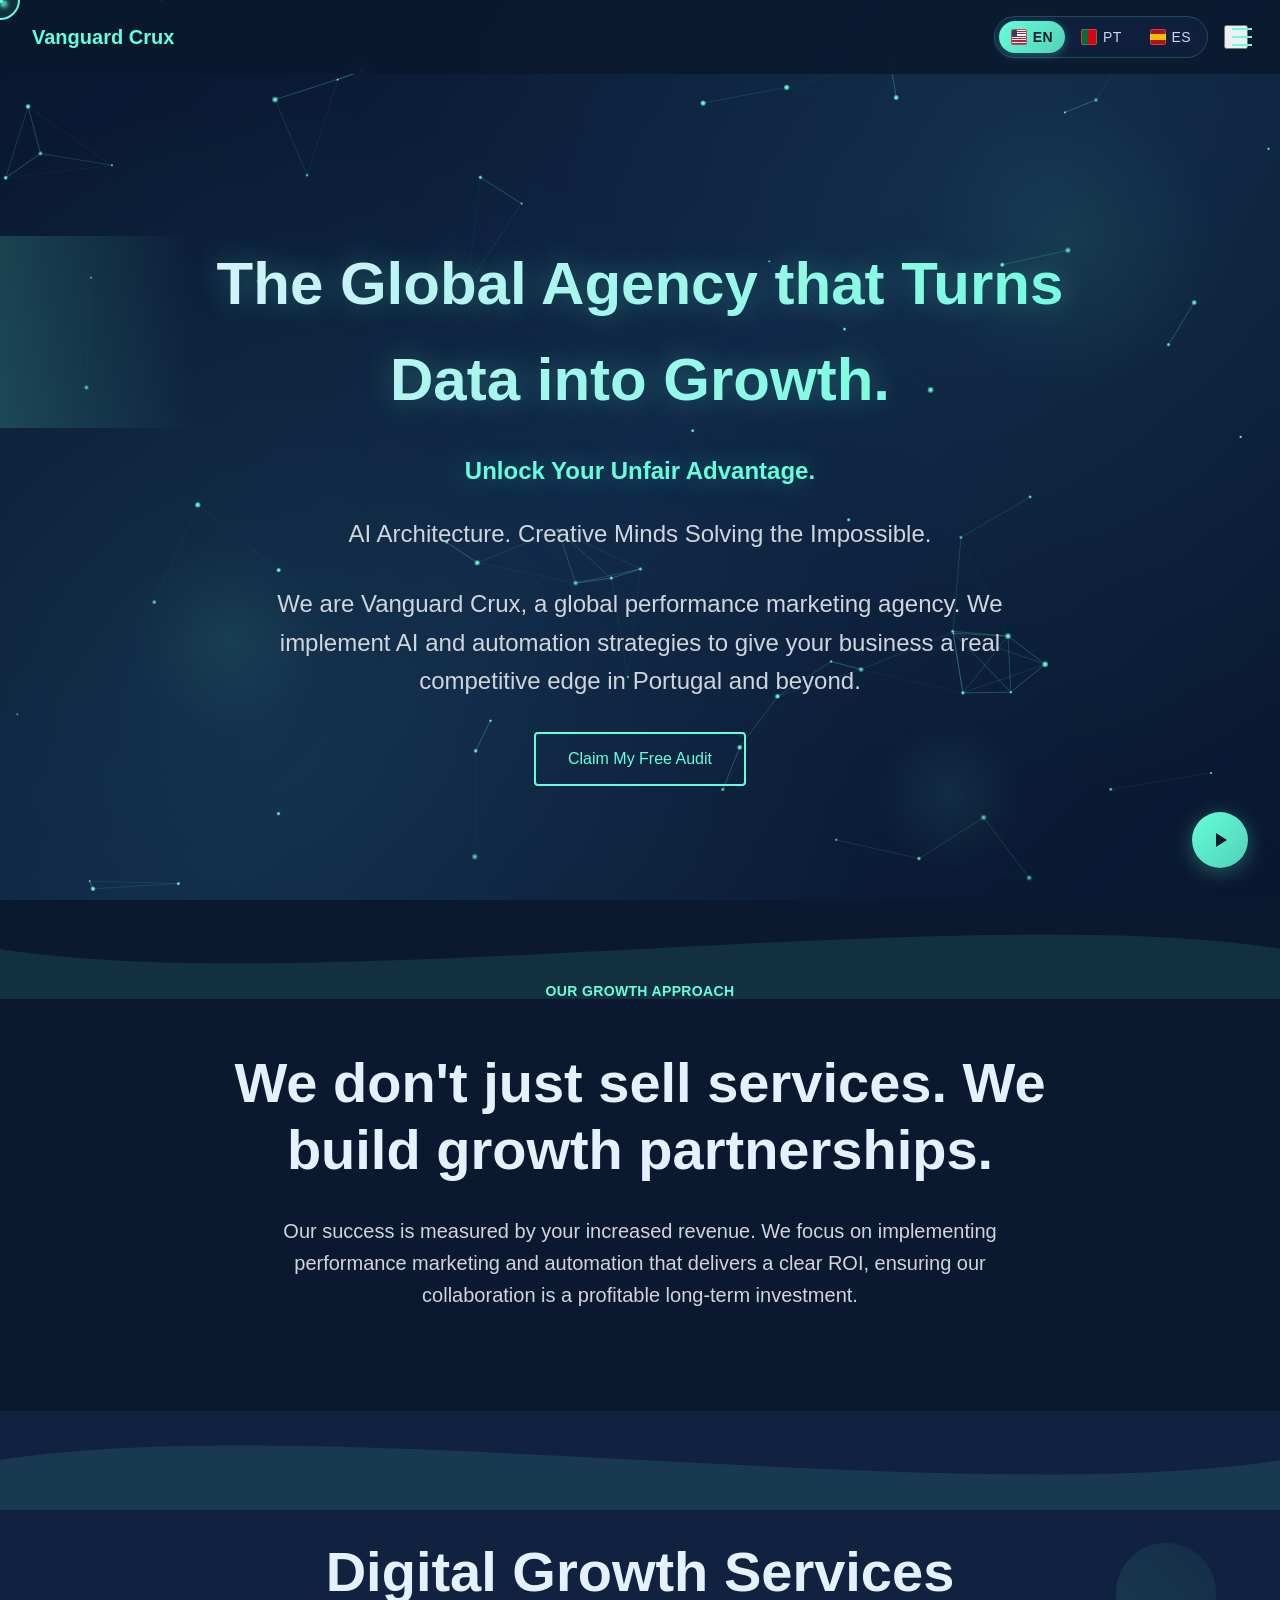
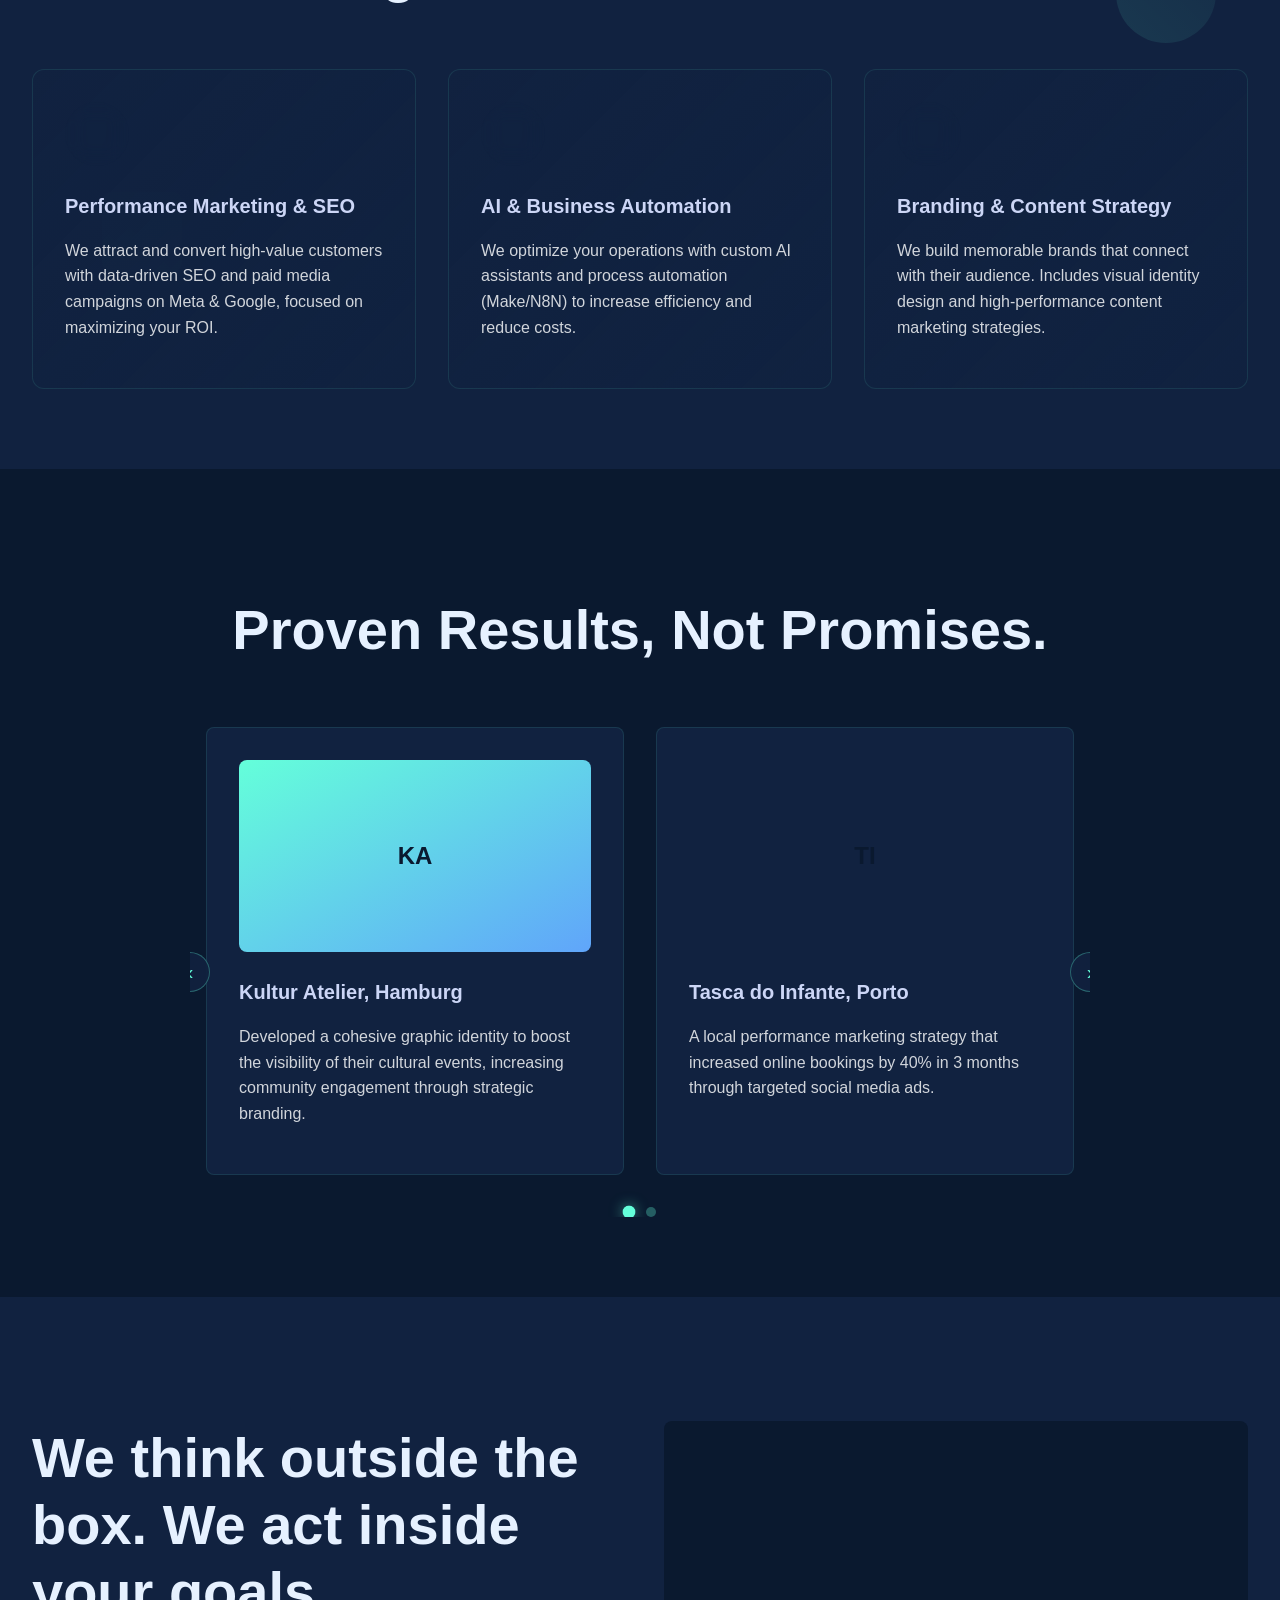
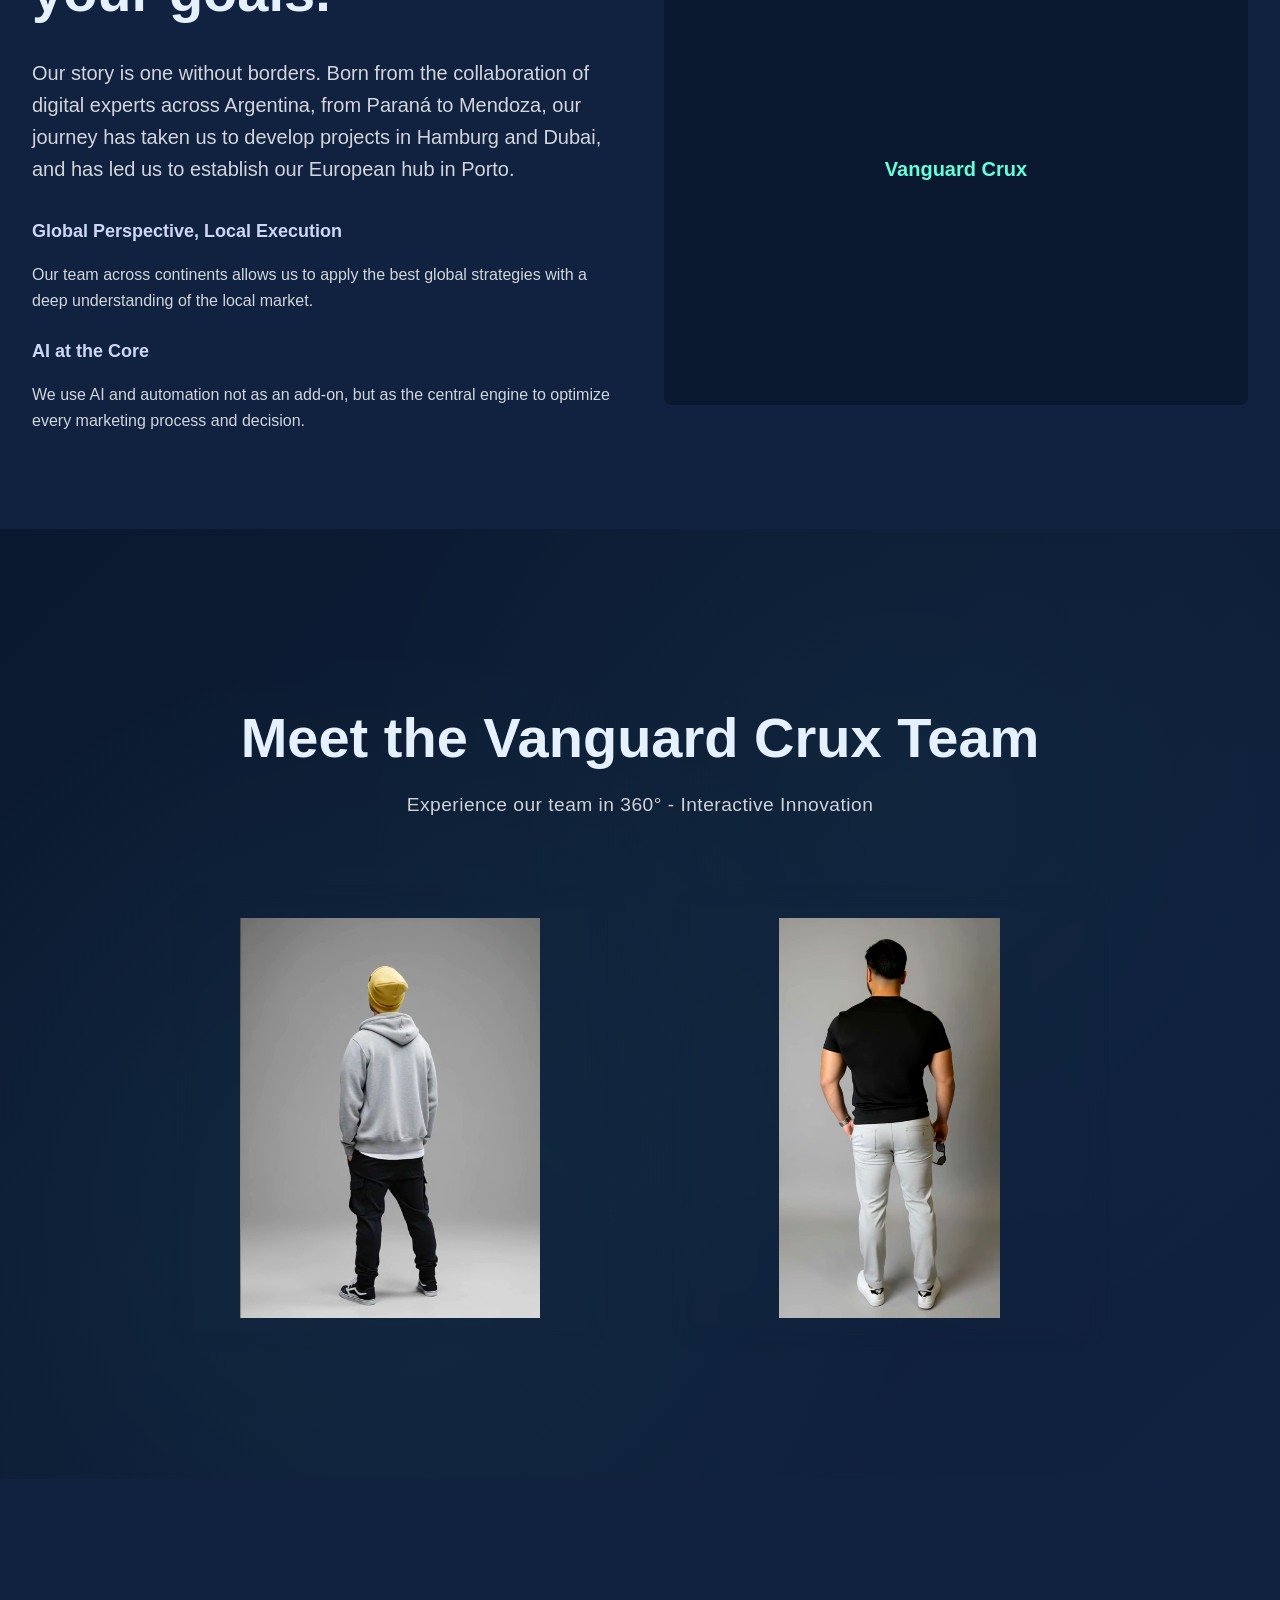
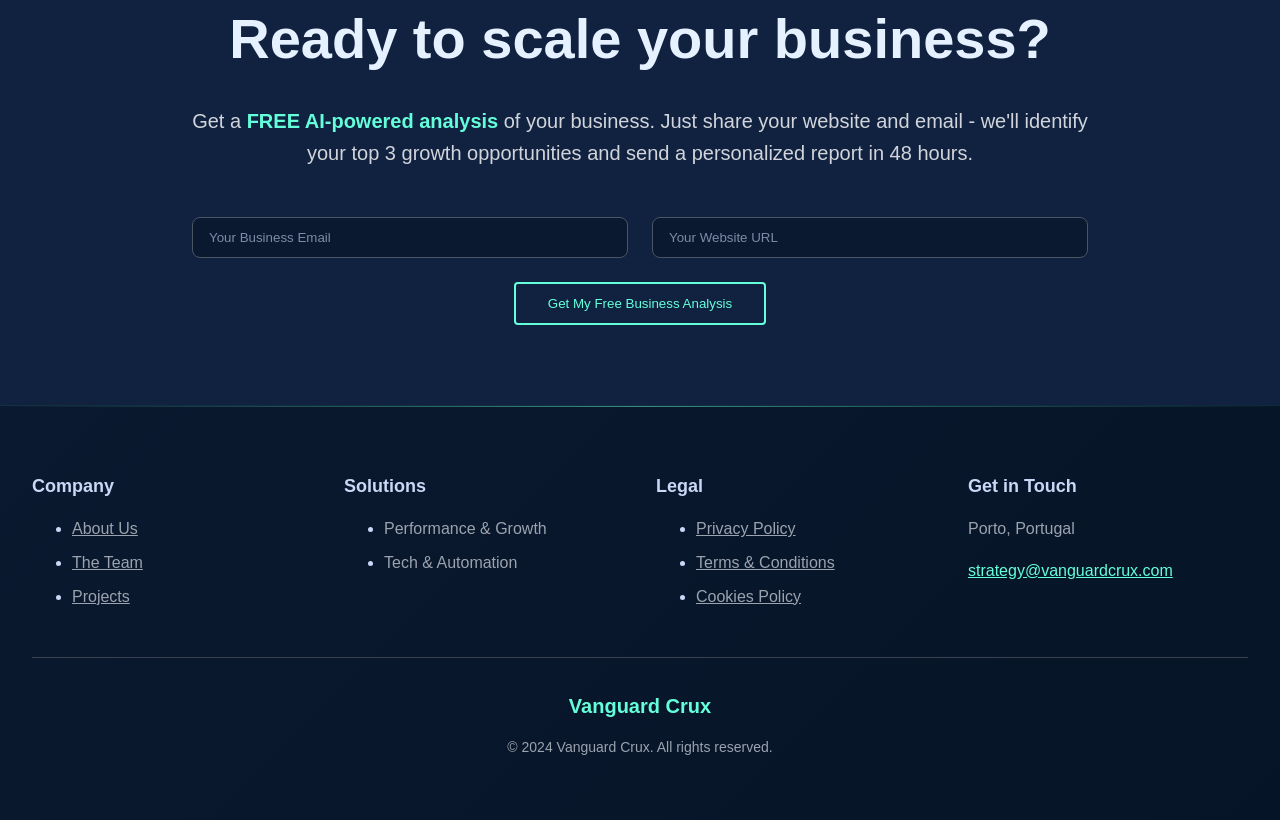
==== VanguardCrux-main/index.html @ 46895801 "Fix portfolio carousel styling and add translations Co-authored-by: thecamaleonparty-web <251016756+" ====
<!DOCTYPE html>
<html lang="en">
<head>
    <meta charset="UTF-8">
    <meta name="viewport" content="width=device-width, initial-scale=1.0">
    <title data-lang="metaTitle">Vanguard Crux | AI & Automation Marketing Agency in Porto</title>
    <meta name="description" data-lang="metaDescription" content="Vanguard Crux is a digital growth agency in Porto, Portugal, specializing in AI marketing, business process automation, and performance strategies to scale your revenue.">
    <meta name="keywords" data-lang="metaKeywords" content="digital agency porto, ai marketing, business automation, performance marketing, growth agency portugal, marketing automation, digital strategy, seo agency">
    
    <link rel="stylesheet" href="styles.css">
    <link rel="stylesheet" href="assets/css/immersive-effects.css">
    <link rel="stylesheet" href="assets/css/animations-premium.css">
    <link rel="stylesheet" href="assets/css/music-controls.css">
</head>
<body class="bg-dark text-light">
    <!-- Header -->
    <header class="fixed top-0 left-0 right-0 z-50 bg-dark bg-opacity-90 backdrop-blur-md">
        <div class="max-w-7xl mx-auto px-4 sm:px-6 lg:px-8">
            <div class="flex justify-between items-center py-4">
                <!-- Logo -->
                <div class="font-display font-bold text-xl text-accent">
                    Vanguard Crux
                </div>
                
                <!-- Desktop Navigation - Hidden on all screen sizes, only shows in mobile menu -->
                <nav class="hidden">
                    <a href="#philosophy" class="hover:text-accent transition-colors" data-lang="navPhilosophy">Our Approach</a>
                    <a href="#solutions" class="hover:text-accent transition-colors" data-lang="navSolutions">Services</a>
                    <a href="#case-studies" class="hover:text-accent transition-colors" data-lang="navCaseStudies">Projects</a>
                    <a href="#about" class="hover:text-accent transition-colors" data-lang="navAbout">About Us</a>
                    <a href="#team" class="hover:text-accent transition-colors" data-lang="navTeam">The Team</a>
                    <a href="#contact" class="hover:text-accent transition-colors" data-lang="navContact">Contact</a>
                </nav>
                
                <!-- Language Switcher & Mobile Menu -->
                <div class="flex items-center space-x-4">
                    <div id="language-switcher" class="language-switcher hidden sm:flex">
                        <button onclick="setLanguage('en')" class="language-btn active">
                            <div class="flag-icon flag-en"></div>
                            <span>EN</span>
                        </button>
                        <button onclick="setLanguage('pt')" class="language-btn">
                            <div class="flag-icon flag-pt"></div>
                            <span>PT</span>
                        </button>
                        <button onclick="setLanguage('es')" class="language-btn">
                            <div class="flag-icon flag-es"></div>
                            <span>ES</span>
                        </button>
                    </div>
                    <button id="menu-btn" class="menu-btn text-accent">
                        <div class="hamburger"></div>
                    </button>
                </div>
            </div>
        </div>
    </header>

    <!-- Mobile Menu Overlay -->
    <div id="menu-overlay" class="fixed inset-0 hidden bg-black bg-opacity-50 opacity-0" style="z-index: 9999;">
        <div id="menu-content" class="fixed right-0 top-0 h-full w-80 bg-light-navy transform translate-x-full">
            <div class="p-8 pt-20">
                <!-- Mobile Menu Header -->
                <div class="menu-header">
                    <h3>Navigation</h3>
                </div>
                
                <!-- Language Switcher -->
                <div class="language-switcher mb-8">
                    <button onclick="setLanguage('en')" class="language-btn active">
                        <div class="flag-icon flag-en"></div>
                        <span>EN</span>
                    </button>
                    <button onclick="setLanguage('pt')" class="language-btn">
                        <div class="flag-icon flag-pt"></div>
                        <span>PT</span>
                    </button>
                    <button onclick="setLanguage('es')" class="language-btn">
                        <div class="flag-icon flag-es"></div>
                        <span>ES</span>
                    </button>
                </div>
                
                <!-- Navigation Links -->
                <nav class="mobile-nav-links">
                    <a href="#philosophy" class="menu-link" data-lang="navPhilosophy">Our Approach</a>
                    <a href="#solutions" class="menu-link" data-lang="navSolutions">Services</a>
                    <a href="#case-studies" class="menu-link" data-lang="navCaseStudies">Projects</a>
                    <a href="#about" class="menu-link" data-lang="navAbout">About Us</a>
                    <a href="#team" class="menu-link" data-lang="navTeam">The Team</a>
                    <a href="#contact" class="menu-link" data-lang="navContact">Contact</a>
                </nav>
                
                <!-- Contact Info -->
                <div class="mt-12 pt-8 border-t border-gray-600 border-opacity-30">
                    <p class="text-sm text-gray-400 mb-2">Porto, Portugal</p>
                    <a href="mailto:strategy@vanguardcrux.com" class="text-sm text-accent hover:text-white transition-colors">
                        strategy@vanguardcrux.com
                    </a>
                </div>
            </div>
        </div>
    </div>

    <!-- Hero Section -->
    <section class="hero-section min-h-screen flex items-center justify-center pt-20 px-4 sm:px-6 lg:px-8">
        <!-- Interactive Particle System -->
        <div class="hero-particles-container">
            <canvas id="hero-particles"></canvas>
        </div>
        
        <!-- Parallax Background Elements -->
        <div class="parallax-element large"></div>
        <div class="parallax-element medium"></div>
        <div class="parallax-element small"></div>
        
        <div class="hero-content max-w-4xl mx-auto text-center">
            <h1 class="hero-title font-display font-bold text-4xl sm:text-5xl lg:text-6xl mb-6" data-lang="heroTitle">
                The <span class="text-accent" data-pulse="true">Global Agency</span> that Turns <span class="text-accent" data-pulse="true">Data</span> into Growth.
            </h1>
            
            <!-- Slogan -->
            <h2 class="hero-slogan font-display font-bold text-3xl sm:text-4xl lg:text-5xl mb-4 text-accent" data-lang="heroSlogan">
                Unlock Your Unfair Advantage.
            </h2>
            
            <!-- Tagline -->
            <p class="hero-tagline text-xl sm:text-2xl mb-8 text-gray-300" data-lang="heroTagline">
                AI Architecture. Creative Minds Solving the Impossible.
            </p>
            
            <p class="hero-subtitle text-xl sm:text-2xl mb-8 max-w-3xl mx-auto text-gray-300" data-lang="heroSubtitle">
                We are Vanguard Crux, a global performance marketing agency. We implement AI and automation strategies to give your business a real competitive edge in Portugal and beyond.
            </p>
            <a href="#contact" class="btn-primary hero-cta inline-block magnetic-element" data-lang="heroCTA">
                Claim My Free Audit
            </a>
        </div>
    </section>

    <!-- Philosophy Section -->
    <section id="philosophy" class="py-20 px-4 sm:px-6 lg:px-8 relative">
        <!-- Wave Transition -->
        <div class="section-wave">
            <svg viewBox="0 0 1200 120" preserveAspectRatio="none">
                <path d="M0,60 C300,120 900,0 1200,60 L1200,120 L0,120 Z"></path>
            </svg>
        </div>
        
        <div class="max-w-4xl mx-auto text-center relative z-10">
            <div class="text-accent text-sm font-semibold tracking-wide uppercase mb-4" data-lang="philosophyTag">
                Our Growth Approach
            </div>
            <h2 class="section-title mb-8" data-lang="philosophyTitle">
                We don't just sell services. We build growth partnerships.
            </h2>
            <p class="text-xl text-gray-300 max-w-3xl mx-auto" data-lang="philosophyDesc">
                Our success is measured by your increased revenue. We focus on implementing performance marketing and automation that delivers a clear ROI, ensuring our collaboration is a profitable long-term investment.
            </p>
        </div>
    </section>

    <!-- Solutions Section -->
    <section id="solutions" class="py-20 px-4 sm:px-6 lg:px-8 bg-light-navy relative">
        <!-- Wave Transition -->
        <div class="section-wave">
            <svg viewBox="0 0 1200 120" preserveAspectRatio="none">
                <path d="M0,60 C300,0 900,120 1200,60 L1200,120 L0,120 Z"></path>
            </svg>
        </div>
        
        <div class="max-w-7xl mx-auto relative z-10">
            <h2 class="section-title text-center mb-16" data-lang="solutionsTitle">
                Digital Growth Services
            </h2>
            <div class="grid md:grid-cols-3 gap-8">
                <!-- Service 1 -->
                <div class="service-card p-8 rounded-lg hover-lift magnetic-element" data-service-card>
                    <div class="service-icon w-16 h-16 bg-accent bg-opacity-20 rounded-full flex items-center justify-center mb-6">
                        <svg class="w-8 h-8 text-accent" fill="none" stroke="currentColor" viewBox="0 0 24 24">
                            <path stroke-linecap="round" stroke-linejoin="round" stroke-width="2" d="M13 7h8m0 0v8m0-8l-8 8-4-4-6 6"></path>
                        </svg>
                    </div>
                    <div class="service-content">
                        <h3 class="font-display font-bold text-xl mb-4" data-lang="sol1Title">Performance Marketing & SEO</h3>
                        <p class="text-gray-300" data-lang="sol1Desc">We attract and convert high-value customers with data-driven SEO and paid media campaigns on Meta & Google, focused on maximizing your ROI.</p>
                    </div>
                </div>
                
                <!-- Service 2 -->
                <div class="service-card p-8 rounded-lg hover-lift magnetic-element" data-service-card>
                    <div class="service-icon w-16 h-16 bg-accent bg-opacity-20 rounded-full flex items-center justify-center mb-6">
                        <svg class="w-8 h-8 text-accent" fill="none" stroke="currentColor" viewBox="0 0 24 24">
                            <path stroke-linecap="round" stroke-linejoin="round" stroke-width="2" d="M9.75 17L9 20l-1 1h8l-1-1-.75-3M3 13h18M5 17h14a2 2 0 002-2V5a2 2 0 00-2-2H5a2 2 0 00-2 2v10a2 2 0 002 2z"></path>
                        </svg>
                    </div>
                    <div class="service-content">
                        <h3 class="font-display font-bold text-xl mb-4" data-lang="sol2Title">AI & Business Automation</h3>
                        <p class="text-gray-300" data-lang="sol2Desc">We optimize your operations with custom AI assistants and process automation (Make/N8N) to increase efficiency and reduce costs.</p>
                    </div>
                </div>
                
                <!-- Service 3 -->
                <div class="service-card p-8 rounded-lg hover-lift magnetic-element" data-service-card>
                    <div class="service-icon w-16 h-16 bg-accent bg-opacity-20 rounded-full flex items-center justify-center mb-6">
                        <svg class="w-8 h-8 text-accent" fill="none" stroke="currentColor" viewBox="0 0 24 24">
                            <path stroke-linecap="round" stroke-linejoin="round" stroke-width="2" d="M7 21a4 4 0 01-4-4V5a2 2 0 012-2h4a2 2 0 012 2v12a4 4 0 01-4 4zM21 5a2 2 0 00-2-2h-4a2 2 0 00-2 2v12a4 4 0 004 4h4a2 2 0 002-2V5z"></path>
                        </svg>
                    </div>
                    <div class="service-content">
                        <h3 class="font-display font-bold text-xl mb-4" data-lang="sol3Title">Branding & Content Strategy</h3>
                        <p class="text-gray-300" data-lang="sol3Desc">We build memorable brands that connect with their audience. Includes visual identity design and high-performance content marketing strategies.</p>
                    </div>
                </div>
            </div>
        </div>
        
        <!-- Geometric Shapes -->
        <div class="geometric-shape circle animate-float" style="top: 20%; right: 5%;"></div>
        <div class="geometric-shape square animate-spin-slow" style="bottom: 30%; left: 8%;"></div>
    </section>

    <!-- Case Studies Section -->
    <section id="case-studies" class="py-20 px-4 sm:px-6 lg:px-8">
        <div class="max-w-7xl mx-auto">
            <h2 class="section-title text-center mb-16" data-lang="caseStudiesTitle" data-aos="fade-up">
                Proven Results, Not Promises.
            </h2>
            <div class="swiper project-swiper">
                <div class="swiper-wrapper">
                    <!-- Case Study 1 -->
                    <div class="swiper-slide">
                        <div class="bg-light-navy p-8 rounded-lg h-full">
                            <div class="h-48 bg-gradient-to-br from-accent to-blue-400 rounded-lg mb-6 flex items-center justify-center">
                                <span class="text-dark font-display font-bold text-2xl">KA</span>
                            </div>
                            <h3 class="font-display font-bold text-xl mb-4" data-lang="case1Title">Kultur Atelier, Hamburg</h3>
                            <p class="text-gray-300" data-lang="case1Desc">Developed a cohesive graphic identity to boost the visibility of their cultural events, increasing community engagement through strategic branding.</p>
                        </div>
                    </div>
                    
                    <!-- Case Study 2 -->
                    <div class="swiper-slide">
                        <div class="bg-light-navy p-8 rounded-lg h-full">
                            <div class="h-48 bg-gradient-to-br from-green-400 to-accent rounded-lg mb-6 flex items-center justify-center">
                                <span class="text-dark font-display font-bold text-2xl">TI</span>
                            </div>
                            <h3 class="font-display font-bold text-xl mb-4" data-lang="case2Title">Tasca do Infante, Porto</h3>
                            <p class="text-gray-300" data-lang="case2Desc">A local performance marketing strategy that increased online bookings by 40% in 3 months through targeted social media ads.</p>
                        </div>
                    </div>
                </div>
                <!-- Navigation Arrows -->
                <button class="swiper-nav-btn swiper-nav-prev" aria-label="Previous">‹</button>
                <button class="swiper-nav-btn swiper-nav-next" aria-label="Next">›</button>
                <!-- Pagination -->
                <div class="swiper-pagination mt-8"></div>
            </div>
        </div>
    </section>

    <!-- About Section -->
    <section id="about" class="py-20 px-4 sm:px-6 lg:px-8 bg-light-navy">
        <div class="max-w-7xl mx-auto">
            <div class="grid lg:grid-cols-2 gap-12 items-center">
                <div data-aos="fade-right">
                    <h2 class="section-title mb-8" data-lang="aboutTitle">
                        We think outside the box. We act inside your goals.
                    </h2>
                    <p class="text-xl text-gray-300 mb-8" data-lang="aboutSubtitle">
                        Our story is one without borders. Born from the collaboration of digital experts across Argentina, from Paraná to Mendoza, our journey has taken us to develop projects in Hamburg and Dubai, and has led us to establish our European hub in Porto.
                    </p>
                    <div class="space-y-6">
                        <div>
                            <h3 class="font-display font-bold text-lg mb-2" data-lang="aboutPillar1Title">Global Perspective, Local Execution</h3>
                            <p class="text-gray-300" data-lang="aboutPillar1Desc">Our team across continents allows us to apply the best global strategies with a deep understanding of the local market.</p>
                        </div>
                        <div>
                            <h3 class="font-display font-bold text-lg mb-2" data-lang="aboutPillar2Title">AI at the Core</h3>
                            <p class="text-gray-300" data-lang="aboutPillar2Desc">We use AI and automation not as an add-on, but as the central engine to optimize every marketing process and decision.</p>
                        </div>
                    </div>
                </div>
                <div class="relative" data-aos="fade-left">
                    <div class="aspect-square bg-gradient-to-br from-accent to-blue-400 rounded-full opacity-20 absolute inset-0"></div>
                    <div class="relative z-10 aspect-square bg-dark rounded-lg flex items-center justify-center">
                        <div class="text-center">
                            <div class="w-24 h-24 bg-accent rounded-full flex items-center justify-center mx-auto mb-4">
                                <svg class="w-12 h-12 text-dark" fill="none" stroke="currentColor" viewBox="0 0 24 24">
                                    <path stroke-linecap="round" stroke-linejoin="round" stroke-width="2" d="M13 10V3L4 14h7v7l9-11h-7z"></path>
                                </svg>
                            </div>
                            <div class="font-display font-bold text-xl text-accent">Vanguard Crux</div>
                        </div>
                    </div>
                </div>
            </div>
        </div>
    </section>
<!-- Team Section - 360° Interactive Team Videos -->
    <section class="helix-team-360" id="team">
        <div class="container">
            <h2 class="section-title" data-lang="teamTitle">Meet the Vanguard Crux Team</h2>
            <p class="section-subtitle" data-lang="teamSubtitle">Experience our team in 360° - Interactive Innovation</p>
            
            <div class="team-360-grid">
                <!-- Jon Flores -->
                <div class="team-member-360" data-member="jon">
                    <div class="video-360-container">
                        <div class="loading-spinner"></div>
                        <video class="team-360-video" loop muted playsinline preload="auto">
                            <source src="assets/videos/team/jon-360-transparent.webm" type="video/webm">
                            <source src="assets/videos/team/jon-360-transparent.mp4" type="video/mp4">
                        </video>
                        <div class="member-info-overlay">
                            <h3 data-lang="jonName">Jon Flores</h3>
                            <p class="role" data-lang="jonRole">AI Strategist</p>
                            <p class="location" data-lang="jonLocation">Porto, Portugal</p>
                            <div class="member-skills">
                                <span class="skill" data-lang="jonSkill1">AI Strategy</span>
                                <span class="skill" data-lang="jonSkill2">Automation</span>
                                <span class="skill" data-lang="jonSkill3">Data Analytics</span>
                            </div>
                        </div>
                        <div class="rotation-controls">
                            <button class="rotate-btn" data-direction="left">←</button>
                            <button class="auto-rotate-btn">Auto</button>
                            <button class="rotate-btn" data-direction="right">→</button>
                        </div>
                    </div>
                </div>

                <!-- José Aluz -->
                <div class="team-member-360" data-member="jose">
                    <div class="video-360-container">
                        <div class="loading-spinner"></div>
                        <video class="team-360-video" loop muted playsinline preload="auto">
                            <source src="assets/videos/team/jose-360-transparent.webm" type="video/webm">
                            <source src="assets/videos/team/jose-360-transparent.mp4" type="video/mp4">
                        </video>
                        <div class="member-info-overlay">
                            <h3 data-lang="joseName">José Aluz</h3>
                            <p class="role" data-lang="joseRole">Content Strategist</p>
                            <p class="location" data-lang="joseLocation">Mendoza, Argentina</p>
                            <div class="member-skills">
                                <span class="skill" data-lang="joseSkill1">Content Strategy</span>
                                <span class="skill" data-lang="joseSkill2">Brand Narrative</span>
                                <span class="skill" data-lang="joseSkill3">Creative Direction</span>
                            </div>
                        </div>
                        <div class="rotation-controls">
                            <button class="rotate-btn" data-direction="left">←</button>
                            <button class="auto-rotate-btn">Auto</button>
                            <button class="rotate-btn" data-direction="right">→</button>
                        </div>
                    </div>
                </div>
            </div>
        </div>
    </section>

    <!-- Contact Section -->
    <section id="contact" class="py-20 px-4 sm:px-6 lg:px-8 bg-light-navy">
        <div class="max-w-4xl mx-auto">
            <div class="text-center mb-12">
                <h2 class="section-title mb-8" data-lang="contactTitle" data-aos="fade-up">
                    Ready to scale your business?
                </h2>
                <p class="text-xl text-gray-300" data-lang="contactSubtitle" data-aos="fade-up" data-aos-delay="200">
                    Get a <strong class="text-accent">FREE AI-powered analysis</strong> of your business. Just share your website and email - we'll identify your top 3 growth opportunities and send a personalized report in 48 hours.
                </p>
            </div>
            
            <form class="space-y-6" data-aos="fade-up" data-aos-delay="400">
                <div class="grid md:grid-cols-2 gap-6">
                    <input type="email" data-lang-placeholder="contactEmailPlaceholder" placeholder="Your Business Email" class="w-full px-4 py-3 bg-dark border border-gray-600 rounded-lg focus:border-accent focus:outline-none" required>
                    <input type="url" data-lang-placeholder="contactUrlPlaceholder" placeholder="Your Website URL" class="w-full px-4 py-3 bg-dark border border-gray-600 rounded-lg focus:border-accent focus:outline-none" required>
                </div>
                <div class="text-center">
                    <button type="submit" class="btn-primary" data-lang="contactButton">
                        Get My Free Business Analysis
                    </button>
                </div>
            </form>
        </div>
    </section>

    <!-- Footer -->
    <footer class="py-12 px-4 sm:px-6 lg:px-8 bg-dark">
        <div class="max-w-7xl mx-auto">
            <div class="grid md:grid-cols-4 gap-8">
                <!-- Company -->
                <div>
                    <h3 class="font-display font-bold text-lg mb-4" data-lang="footerCompany">Company</h3>
                    <ul class="space-y-2">
                        <li><a href="#about" class="text-gray-400 hover:text-accent transition-colors" data-lang="navAbout">About Us</a></li>
                        <li><a href="#team" class="text-gray-400 hover:text-accent transition-colors" data-lang="navTeam">The Team</a></li>
                        <li><a href="#case-studies" class="text-gray-400 hover:text-accent transition-colors" data-lang="navCaseStudies">Projects</a></li>
                    </ul>
                </div>
                
                <!-- Solutions -->
                <div>
                    <h3 class="font-display font-bold text-lg mb-4" data-lang="footerSolutions">Solutions</h3>
                    <ul class="space-y-2">
                        <li><span class="text-gray-400" data-lang="sol1TitleFoot">Performance & Growth</span></li>
                        <li><span class="text-gray-400" data-lang="sol2TitleFoot">Tech & Automation</span></li>
                    </ul>
                </div>
                
                <!-- Legal -->
                <div>
                    <h3 class="font-display font-bold text-lg mb-4" data-lang="footerLegal">Legal</h3>
                    <ul class="space-y-2">
                       <li><a href="#" class="text-gray-400 hover:text-accent transition-colors legal-link" data-page="privacy-policy" data-lang="footerPrivacy">Privacy Policy</a></li>
<li><a href="#" class="text-gray-400 hover:text-accent transition-colors legal-link" data-page="terms" data-lang="footerTerms">Terms & Conditions</a></li>
<li><a href="#" class="text-gray-400 hover:text-accent transition-colors legal-link" data-page="cookies" data-lang="footerCookies">Cookies Policy</a></li>
                    </ul>
                </div>
                
                <!-- Contact -->
                <div>
                    <h3 class="font-display font-bold text-lg mb-4" data-lang="footerContact">Get in Touch</h3>
                    <div class="space-y-2">
                        <p class="text-gray-400">Porto, Portugal</p>
                        <a href="mailto:strategy@vanguardcrux.com" class="text-accent hover:text-lightest transition-colors">strategy@vanguardcrux.com</a>
                    </div>
                </div>
            </div>
            
            <div class="border-t border-gray-700 mt-8 pt-8 text-center">
                <div class="font-display font-bold text-xl text-accent mb-2">Vanguard Crux</div>
                <p class="text-gray-400 text-sm">© 2024 Vanguard Crux. All rights reserved.</p>
            </div>
        </div>
    </footer>

    <script src="main.js"></script>
    <script src="assets/js/particle-system.js"></script>
    <script src="assets/js/advanced-animations.js"></script>
    <script src="assets/js/cursor-effects.js"></script>
    <script src="assets/js/background-music.js"></script>
    <script src="assets/js/helix-team-360.js"></script>
</body>
</html>
---- VanguardCrux-main/styles.css ----
:root {
    --bg-dark: #0A192F;
    --bg-light-navy: #112240;
    --text-light: #CCD6F6;
    --text-lightest: #E6F1FF;
    --accent: #64FFDA;
}

* {
    box-sizing: border-box;
}

html {
    scroll-padding-top: 80px;
    scroll-behavior: smooth;
}

body {
    margin: 0;
    padding: 0;
    font-family: 'Inter', -apple-system, BlinkMacSystemFont, sans-serif;
    background-color: var(--bg-dark);
    color: var(--text-light);
    line-height: 1.6;
}

/* Utility Classes */
.bg-dark { background-color: var(--bg-dark); }
.bg-light-navy { background-color: var(--bg-light-navy); }
.text-light { color: var(--text-light); }
.text-accent { color: var(--accent); }
.text-lightest { color: var(--text-lightest); }
.text-gray-300 { color: #d1d5db; }
.text-gray-400 { color: #9ca3af; }
.text-gray-500 { color: #6b7280; }
.text-gray-600 { color: #4b5563; }
.text-gray-700 { color: #374151; }
.text-dark { color: var(--bg-dark); }

.font-display {
    font-family: 'Space Grotesk', 'Inter', -apple-system, BlinkMacSystemFont, sans-serif;
}

/* Layout */
.fixed { position: fixed; }
.relative { position: relative; }
.absolute { position: absolute; }
.inset-0 { top: 0; right: 0; bottom: 0; left: 0; }
.top-0 { top: 0; }
.left-0 { left: 0; }
.right-0 { right: 0; }
.z-40 { z-index: 40; }
.z-50 { z-index: 50; }
.z-10 { z-index: 10; }

.block { display: block; }
.inline-block { display: inline-block; }
.flex { display: flex; }
.flex-col { flex-direction: column; }
.grid { display: grid; }
.hidden { display: none; }

.items-center { align-items: center; }
.justify-center { justify-content: center; }
.justify-between { justify-content: space-between; }
.text-center { text-align: center; }

.max-w-4xl { max-width: 56rem; }
.max-w-7xl { max-width: 80rem; }
.max-w-3xl { max-width: 48rem; }
.mx-auto { margin-left: auto; margin-right: auto; }

.w-full { width: 100%; }
.w-6 { width: 1.5rem; }
.w-8 { width: 2rem; }
.w-12 { width: 3rem; }
.w-16 { width: 4rem; }
.w-24 { width: 6rem; }
.w-32 { width: 8rem; }
.w-80 { width: 20rem; }
.h-6 { height: 1.5rem; }
.h-8 { height: 2rem; }
.h-12 { height: 3rem; }
.h-16 { height: 4rem; }
.h-24 { height: 6rem; }
.h-32 { height: 8rem; }
.h-48 { height: 12rem; }
.h-full { height: 100%; }
.min-h-screen { min-height: 100vh; }

.p-4 { padding: 1rem; }
.p-6 { padding: 1.5rem; }
.p-8 { padding: 2rem; }
.px-4 { padding-left: 1rem; padding-right: 1rem; }
.py-3 { padding-top: 0.75rem; padding-bottom: 0.75rem; }
.py-4 { padding-top: 1rem; padding-bottom: 1rem; }
.py-12 { padding-top: 3rem; padding-bottom: 3rem; }
.py-20 { padding-top: 5rem; padding-bottom: 5rem; }
.pt-8 { padding-top: 2rem; }
.pt-20 { padding-top: 5rem; }
.mb-1 { margin-bottom: 0.25rem; }
.mb-2 { margin-bottom: 0.5rem; }
.mb-4 { margin-bottom: 1rem; }
.mb-6 { margin-bottom: 1.5rem; }
.mb-8 { margin-bottom: 2rem; }
.mb-12 { margin-bottom: 3rem; }
.mb-16 { margin-bottom: 4rem; }
.mt-8 { margin-top: 2rem; }

.space-x-2 > * + * { margin-left: 0.5rem; }
.space-x-4 > * + * { margin-left: 1rem; }
.space-x-8 > * + * { margin-left: 2rem; }
.space-y-2 > * + * { margin-top: 0.5rem; }
.space-y-6 > * + * { margin-top: 1.5rem; }
.gap-6 { gap: 1.5rem; }
.gap-8 { gap: 2rem; }
.gap-12 { gap: 3rem; }

.rounded-lg { border-radius: 0.5rem; }
.rounded-full { border-radius: 9999px; }

.border { border: 1px solid; }
.border-t { border-top: 1px solid; }
.border-gray-600 { border-color: #4b5563; }
.border-gray-700 { border-color: #374151; }

.text-xs { font-size: 0.75rem; }
.text-sm { font-size: 0.875rem; }
.text-lg { font-size: 1.125rem; }
.text-xl { font-size: 1.25rem; }
.text-2xl { font-size: 1.5rem; }
.font-bold { font-weight: 700; }
.font-semibold { font-weight: 600; }
.font-weight-500 { font-weight: 500; }
.tracking-wide { letter-spacing: 0.025em; }
.uppercase { text-transform: uppercase; }

.bg-opacity-20 { background-color: rgba(100, 255, 218, 0.2); }
.bg-opacity-50 { background-color: rgba(0, 0, 0, 0.5); }
.bg-opacity-80 { background-color: rgba(16, 34, 64, 0.8); }
.bg-opacity-90 { background-color: rgba(10, 25, 47, 0.9); }
.opacity-0 { opacity: 0; }

.transition-colors { transition: color 0.15s ease-in-out; }
.transition-all { transition: all 0.3s ease; }
.duration-300 { transition-duration: 300ms; }

.transform { transform: translateZ(0); }
.translate-x-full { transform: translateX(100%); }

.aspect-square { aspect-ratio: 1 / 1; }

.resize-none { resize: none; }
.focus\:outline-none:focus { outline: none; }
.focus\:border-accent:focus { border-color: var(--accent); }

.hover\:text-accent:hover { color: var(--accent); }
.hover\:text-lightest:hover { color: var(--text-lightest); }
.hover\:bg-opacity-80:hover { background-color: rgba(16, 34, 64, 0.8); }

.cursor-pointer { cursor: pointer; }

/* Responsive */
@media (min-width: 640px) {
    .sm\:px-6 { padding-left: 1.5rem; padding-right: 1.5rem; }
    .sm\:text-2xl { font-size: 1.5rem; }
    .sm\:text-5xl { font-size: 3rem; }
    .sm\:flex { display: flex; }
}

@media (min-width: 768px) {
    .md\:flex { display: flex; }
    .md\:hidden { display: none; }
    .md\:grid-cols-2 { grid-template-columns: repeat(2, minmax(0, 1fr)); }
    .md\:grid-cols-3 { grid-template-columns: repeat(3, minmax(0, 1fr)); }
    .md\:grid-cols-4 { grid-template-columns: repeat(4, minmax(0, 1fr)); }
}

@media (min-width: 1024px) {
    .lg\:px-8 { padding-left: 2rem; padding-right: 2rem; }
    .lg\:text-6xl { font-size: 3.75rem; }
    .lg\:grid-cols-2 { grid-template-columns: repeat(2, minmax(0, 1fr)); }
}

/* Components */
.btn-primary {
    background-color: transparent;
    color: var(--accent);
    padding: 12px 32px;
    border-radius: 4px;
    border: 1px solid var(--accent);
    font-family: 'Space Grotesk', sans-serif;
    font-weight: 500;
    transition: all 0.3s ease;
    text-decoration: none;
    display: inline-block;
    cursor: pointer;
    position: relative;
    overflow: hidden;
}

.btn-primary:hover {
    background-color: rgba(100, 255, 218, 0.1);
    transform: translateY(-3px);
}

/* Ripple Effect */
.ripple-effect {
    position: absolute;
    border-radius: 50%;
    background: rgba(100, 255, 218, 0.3);
    transform: scale(0);
    animation: ripple-animation 0.6s linear;
    pointer-events: none;
}

@keyframes ripple-animation {
    to {
        transform: scale(4);
        opacity: 0;
    }
}

.section-title {
    font-family: 'Space Grotesk', sans-serif;
    font-weight: 700;
    color: var(--text-lightest);
    font-size: 2.5rem;
    line-height: 1.2;
}

@media (min-width: 768px) {
    .section-title {
        font-size: 3.5rem;
    }
}

/* Header */
header {
    backdrop-filter: blur(12px);
}

/* Enhanced Mobile Menu */
#menu-overlay {
    transition: opacity 0.4s cubic-bezier(0.4, 0, 0.2, 1);
    backdrop-filter: blur(12px);
    -webkit-backdrop-filter: blur(12px);
    z-index: 9999 !important;
}

#menu-content {
    transition: transform 0.4s cubic-bezier(0.4, 0, 0.2, 1);
    box-shadow: -20px 0 40px -10px rgba(0, 0, 0, 0.5);
    border-left: 2px solid rgba(100, 255, 218, 0.2);
    z-index: 10000 !important;
    max-width: 320px;
    width: 85vw;
}

/* Enhanced Mobile Menu Button with Hamburger-to-X Animation */
.menu-btn {
    position: relative;
    width: 24px;
    height: 24px;
    cursor: pointer;
    transition: transform 0.3s ease;
}

.menu-btn:hover {
    transform: scale(1.05);
}

.menu-btn .hamburger,
.menu-btn .hamburger::before,
.menu-btn .hamburger::after {
    position: absolute;
    width: 100%;
    height: 2px;
    background-color: var(--accent);
    transition: all 0.3s cubic-bezier(0.4, 0, 0.2, 1);
}

.menu-btn .hamburger {
    top: 50%;
    transform: translateY(-50%);
}

.menu-btn .hamburger::before,
.menu-btn .hamburger::after {
    content: '';
    left: 0;
}

.menu-btn .hamburger::before {
    top: -8px;
}

.menu-btn .hamburger::after {
    top: 8px;
}

/* Active state - X animation */
.menu-btn.active .hamburger {
    background-color: transparent;
}

.menu-btn.active .hamburger::before {
    top: 0;
    transform: rotate(45deg);
}

.menu-btn.active .hamburger::after {
    top: 0;
    transform: rotate(-45deg);
}

/* Enhanced Mobile Menu Content */
#menu-content {
    padding: 2rem 0;
    background: linear-gradient(145deg, var(--bg-light-navy), rgba(17, 34, 64, 0.98));
    min-height: 100vh;
    overflow-y: auto;
    position: relative;
}

#menu-content::before {
    content: '';
    position: absolute;
    top: 0;
    left: 0;
    right: 0;
    bottom: 0;
    background: linear-gradient(145deg, 
        rgba(100, 255, 218, 0.05) 0%, 
        rgba(100, 255, 218, 0.02) 50%, 
        transparent 100%);
    pointer-events: none;
}

#menu-content .menu-link {
    display: block;
    width: 100%;
    padding: 1.2rem 1.5rem;
    margin-bottom: 0.5rem;
    border-bottom: 1px solid rgba(100, 255, 218, 0.1);
    text-decoration: none;
    color: #E6F1FF;
    font-weight: 500;
    font-size: 1.1rem;
    transition: all 0.3s ease;
    position: relative;
    letter-spacing: 0.025em;
}

#menu-content .menu-link:last-child {
    border-bottom: none;
}

#menu-content .menu-link::before {
    content: '';
    position: absolute;
    left: -1.5rem;
    top: 50%;
    width: 0;
    height: 2px;
    background-color: var(--accent);
    transition: width 0.3s ease;
    transform: translateY(-50%);
}

#menu-content .menu-link:hover::before {
    width: 1rem;
}

#menu-content .menu-link:hover {
    color: #64FFDA;
    background: rgba(100, 255, 218, 0.05);
    transform: translateX(0.5rem);
    border-left: 3px solid #64FFDA;
}

.mobile-nav-links {
    display: flex;
    flex-direction: column;
    gap: 0;
    padding: 1rem 0;
}

.menu-header {
    padding: 1rem 1.5rem;
    border-bottom: 2px solid rgba(100, 255, 218, 0.2);
    margin-bottom: 1rem;
}

.menu-header h3 {
    color: #64FFDA;
    font-size: 1.3rem;
    font-weight: 600;
    margin: 0;
}

/* Enhanced Language Switcher */
.language-switcher {
    display: flex;
    align-items: center;
    gap: 0.25rem;
    background: rgba(17, 34, 64, 0.8);
    border-radius: 1.5rem;
    padding: 0.25rem;
    border: 1px solid rgba(100, 255, 218, 0.2);
    backdrop-filter: blur(10px);
    -webkit-backdrop-filter: blur(10px);
}

.language-btn {
    position: relative;
    display: flex;
    align-items: center;
    gap: 0.375rem;
    padding: 0.5rem 0.75rem;
    border-radius: 1.25rem;
    font-size: 0.875rem;
    font-weight: 500;
    letter-spacing: 0.025em;
    transition: all 0.3s cubic-bezier(0.4, 0, 0.2, 1);
    cursor: pointer;
    border: none;
    background: transparent;
    color: var(--text-light);
    outline: none;
}

.language-btn:hover {
    background: rgba(100, 255, 218, 0.1);
    color: var(--accent);
    transform: translateY(-1px);
}

.language-btn.active {
    background: linear-gradient(135deg, var(--accent), rgba(100, 255, 218, 0.8));
    color: var(--bg-dark);
    font-weight: 600;
    box-shadow: 0 2px 8px rgba(100, 255, 218, 0.3);
}

.language-btn.active:hover {
    transform: translateY(-1px);
    box-shadow: 0 4px 12px rgba(100, 255, 218, 0.4);
}

.flag-icon {
    width: 16px;
    height: 16px;
    border-radius: 2px;
    display: flex;
    align-items: center;
    justify-content: center;
    font-size: 12px;
    background: linear-gradient(135deg, #f0f0f0, #e0e0e0);
    border: 1px solid rgba(255, 255, 255, 0.2);
    overflow: hidden;
}

/* Flag specific styles */
.flag-icon.flag-en {
    background: #B22234;
    position: relative;
}

.flag-icon.flag-en::before {
    content: '';
    position: absolute;
    top: 0;
    left: 0;
    right: 0;
    bottom: 0;
    background: 
        /* White stripes */
        repeating-linear-gradient(0deg, 
            #B22234 0px, #B22234 1.2px,
            #FFFFFF 1.2px, #FFFFFF 2.4px
        );
}

.flag-icon.flag-en::after {
    content: '';
    position: absolute;
    top: 0;
    left: 0;
    width: 40%;
    height: 50%;
    background: #3C3B6E;
}

.flag-icon.flag-pt {
    background: linear-gradient(90deg, #046A38 40%, #DA020E 40%);
}

.flag-icon.flag-es {
    background: linear-gradient(0deg, #AA151B 25%, #F1BF00 25%, #F1BF00 75%, #AA151B 75%);
}

/* Mobile language switcher enhancements */
@media (max-width: 767px) {
    #menu-content .language-switcher {
        margin: 2rem 1.5rem;
        padding: 1rem;
        background: rgba(100, 255, 218, 0.08);
        border-radius: 1rem;
        border: 1px solid rgba(100, 255, 218, 0.2);
        gap: 0.5rem;
        justify-content: center;
    }
    
    #menu-content .language-btn {
        padding: 0.75rem 1.25rem;
        font-size: 0.95rem;
        font-weight: 600;
        min-width: 4rem;
        justify-content: center;
    }
    
    #menu-content .language-btn.active {
        background: var(--accent);
        color: var(--bg-dark);
        box-shadow: 0 4px 12px rgba(100, 255, 218, 0.3);
    }
    
    #menu-content .language-btn:hover {
        background: rgba(100, 255, 218, 0.15);
        transform: translateY(-2px);
    }
    
    #menu-content .language-btn.active:hover {
        background: var(--accent);
        color: var(--bg-dark);
        transform: translateY(-2px);
    }
}

/* Form Elements */
input, textarea {
    background-color: var(--bg-dark);
    color: var(--text-light);
    border: 1px solid #4b5563;
    padding: 0.75rem 1rem;
    border-radius: 0.5rem;
    width: 100%;
    font-family: inherit;
}

input:focus, textarea:focus {
    outline: none;
    border-color: var(--accent);
}

/* Gradients */
.bg-gradient-to-br {
    background: linear-gradient(to bottom right, var(--bg-color-from), var(--bg-color-to));
}

.from-accent { --bg-color-from: var(--accent); }
.to-blue-400 { --bg-color-to: #60a5fa; }
.from-green-400 { --bg-color-from: #4ade80; }

/* Swiper Carousel */
.project-swiper {
    overflow: hidden;
    position: relative;
    max-width: 900px;
    margin: 0 auto;
}

.swiper-wrapper {
    display: flex;
    transition: transform 0.4s cubic-bezier(0.4, 0, 0.2, 1);
}

.swiper-slide {
    flex: 0 0 100%;
    padding: 0 0.5rem;
}

@media (min-width: 768px) {
    .swiper-slide {
        flex: 0 0 50%;
        padding: 0 1rem;
    }
}

/* Carousel Card Improvements */
.swiper-slide > div {
    transition: all 0.3s ease;
    border: 1px solid rgba(100, 255, 218, 0.1);
}

.swiper-slide > div:hover {
    transform: translateY(-5px);
    border-color: rgba(100, 255, 218, 0.3);
    box-shadow: 0 10px 30px rgba(100, 255, 218, 0.15);
}

/* Enhanced Pagination */
.swiper-pagination {
    display: flex;
    justify-content: center;
    align-items: center;
    gap: 0.75rem;
    margin-top: 2rem;
}

.swiper-pagination-bullet {
    width: 10px;
    height: 10px;
    border-radius: 50%;
    background-color: rgba(100, 255, 218, 0.3);
    border: 2px solid transparent;
    cursor: pointer;
    transition: all 0.3s cubic-bezier(0.4, 0, 0.2, 1);
    position: relative;
}

.swiper-pagination-bullet:hover {
    background-color: rgba(100, 255, 218, 0.5);
    transform: scale(1.2);
}

.swiper-pagination-bullet-active {
    background-color: var(--accent) !important;
    border-color: rgba(100, 255, 218, 0.3);
    transform: scale(1.3);
    box-shadow: 0 0 10px rgba(100, 255, 218, 0.5);
}

/* Navigation Arrows */
.swiper-nav-btn {
    position: absolute;
    top: 50%;
    transform: translateY(-50%);
    width: 40px;
    height: 40px;
    background: rgba(17, 34, 64, 0.9);
    border: 1px solid rgba(100, 255, 218, 0.3);
    border-radius: 50%;
    display: flex;
    align-items: center;
    justify-content: center;
    cursor: pointer;
    z-index: 10;
    transition: all 0.3s cubic-bezier(0.4, 0, 0.2, 1);
    color: var(--accent);
    font-size: 1.25rem;
    backdrop-filter: blur(10px);
    -webkit-backdrop-filter: blur(10px);
}

.swiper-nav-btn:hover {
    background: rgba(100, 255, 218, 0.2);
    border-color: var(--accent);
    transform: translateY(-50%) scale(1.1);
    box-shadow: 0 4px 15px rgba(100, 255, 218, 0.3);
}

.swiper-nav-btn:active {
    transform: translateY(-50%) scale(0.95);
}

.swiper-nav-prev {
    left: -20px;
}

.swiper-nav-next {
    right: -20px;
}

/* Hide navigation on mobile */
@media (max-width: 767px) {
    .swiper-nav-btn {
        display: none;
    }
    
    .project-swiper {
        max-width: 100%;
    }
}

/* Mobile Hero Text Contrast Improvements */
@media (max-width: 768px) {
    /* Stronger background overlay for mobile */
    .hero-section::after {
        content: '';
        position: absolute;
        top: 0;
        left: 0;
        right: 0;
        bottom: 0;
        background: linear-gradient(
            135deg,
            rgba(10, 25, 47, 0.85) 0%,
            rgba(17, 34, 64, 0.8) 50%,
            rgba(10, 25, 47, 0.85) 100%
        );
        z-index: 1;
    }
    
    /* Ensure hero content stays above overlay */
    .hero-content {
        position: relative;
        z-index: 3;
    }
    
    /* Enhanced text shadows for mobile hero title */
    .hero-title {
        text-shadow: 
            0 2px 8px rgba(0, 0, 0, 0.8),
            0 0 20px rgba(100, 255, 218, 0.3),
            0 4px 16px rgba(0, 0, 0, 0.6);
        font-weight: 800; /* Bolder for mobile */
    }
    
    /* Subtitle improvements for mobile */
    .hero-subtitle {
        text-shadow: 
            0 2px 6px rgba(0, 0, 0, 0.8),
            0 0 15px rgba(0, 0, 0, 0.5);
        font-weight: 500;
        color: rgba(230, 241, 255, 0.95) !important; /* Slightly more opaque */
    }
    
    /* Slogan improvements for mobile */
    .hero-slogan {
        text-shadow: 
            0 2px 8px rgba(0, 0, 0, 0.8),
            0 0 25px rgba(100, 255, 218, 0.4),
            0 4px 16px rgba(0, 0, 0, 0.6);
        font-weight: 800;
    }
    
    /* Tagline improvements for mobile */
    .hero-tagline {
        text-shadow: 
            0 2px 6px rgba(0, 0, 0, 0.8),
            0 0 15px rgba(0, 0, 0, 0.5);
        font-weight: 500;
        color: rgba(230, 241, 255, 0.95) !important;
    }
}

/* 360° Team Section Styles */
.helix-team-360 {
    padding: 8rem 0;
    background: linear-gradient(135deg, var(--bg-dark) 0%, var(--bg-light-navy) 100%);
    position: relative;
    overflow: hidden;
}

.helix-team-360::before {
    content: '';
    position: absolute;
    top: 0;
    left: 0;
    right: 0;
    bottom: 0;
    background: radial-gradient(circle at 30% 70%, rgba(100, 255, 218, 0.05) 0%, transparent 50%),
                radial-gradient(circle at 70% 30%, rgba(100, 255, 218, 0.03) 0%, transparent 50%);
    pointer-events: none;
}

.team-360-grid {
    display: grid;
    grid-template-columns: repeat(auto-fit, minmax(400px, 1fr));
    gap: 4rem;
    max-width: 1000px;
    margin: 0 auto;
    padding: 0 2rem;
    position: relative;
    z-index: 2;
}

.team-member-360 {
    background: linear-gradient(145deg, rgba(100, 255, 218, 0.05) 0%, rgba(17, 34, 64, 0.8) 100%);
    border-radius: 2rem;
    padding: 2rem;
    border: 1px solid rgba(100, 255, 218, 0.2);
    backdrop-filter: blur(10px);
    -webkit-backdrop-filter: blur(10px);
    transition: all 0.4s cubic-bezier(0.4, 0, 0.2, 1);
    position: relative;
    overflow: hidden;
}

.team-member-360::before {
    content: '';
    position: absolute;
    top: -50%;
    left: -50%;
    width: 200%;
    height: 200%;
    background: conic-gradient(from 0deg, transparent, rgba(100, 255, 218, 0.1), transparent);
    animation: rotate-background 20s linear infinite;
    opacity: 0;
    transition: opacity 0.4s ease;
}

.team-member-360:hover::before {
    opacity: 1;
}

@keyframes rotate-background {
    from { transform: rotate(0deg); }
    to { transform: rotate(360deg); }
}

.team-member-360.hovered {
    transform: translateY(-1rem);
    box-shadow: 
        0 2rem 4rem rgba(100, 255, 218, 0.2),
        0 0 0 1px rgba(100, 255, 218, 0.3),
        inset 0 1px 0 rgba(255, 255, 255, 0.1);
    border-color: rgba(100, 255, 218, 0.4);
}

.video-360-container {
    position: relative;
    width: 100%;
    aspect-ratio: 1;
    min-height: 400px; /* ← AGREGA ESTA LÍNEA */
    /* Use a gradient that transitions from dark blue to darker gray */
    background: linear-gradient(135deg, #1a2942 0%, #0f1923 100%);
    border-radius: 1.5rem;
    overflow: hidden;
    box-shadow: 0 10px 40px rgba(0, 0, 0, 0.5);
}

.video-360-container::before {
    content: '';
    position: absolute;
    inset: 0;
    background: radial-gradient(circle at center, rgba(100, 255, 218, 0.05) 0%, transparent 70%);
    z-index: 1;
    pointer-events: none;
}

.video-360-container::after {
    content: '';
    position: absolute;
    inset: 0;
    background: radial-gradient(
        ellipse at center,
        transparent 40%,
        rgba(10, 25, 47, 0.3) 80%,
        rgba(10, 25, 47, 0.6) 100%
    );
    z-index: 3;
    pointer-events: none;
    border-radius: 1.5rem;
}

.team-360-video {
    width: 100%;
    height: 100%;
    object-fit: contain; /* Changed to contain - shows full body */
    object-position: center; /* Keep person centered */
    border-radius: 1.5rem;
    position: relative;
    z-index: 2;
    filter: brightness(1.05) contrast(1.1) saturate(1.15);
    transition: filter 0.3s ease;
    background: linear-gradient(135deg, #1a2942 0%, #0f1923 100%);
}

.team-member-360:hover .team-360-video {
    filter: contrast(1.25) brightness(1.15);
}

.member-info-overlay {
    position: absolute;
    bottom: 0;
    left: 0;
    right: 0;
    padding: 2rem;
    background: linear-gradient(transparent 0%, rgba(10, 25, 47, 0.95) 30%);
    transform: translateY(100%);
    transition: transform 0.4s cubic-bezier(0.4, 0, 0.2, 1);
    z-index: 4; /* Above vignette */
}

.team-member-360:hover .member-info-overlay {
    transform: translateY(0);
}

.member-info-overlay h3 {
    font-size: 1.8rem;
    color: #64FFDA;
    margin-bottom: 0.5rem;
    font-weight: 700;
    letter-spacing: -0.025em;
}

.member-info-overlay .role {
    font-size: 1.2rem;
    font-weight: 600;
    margin-bottom: 0.3rem;
    color: rgba(255, 255, 255, 0.9);
}

.member-info-overlay .location {
    font-size: 1rem;
    opacity: 0.8;
    margin-bottom: 1rem;
    color: rgba(255, 255, 255, 0.7);
    display: flex;
    align-items: center;
    gap: 0.5rem;
}

.member-info-overlay .location::before {
    content: '📍';
    font-size: 0.9rem;
}

.member-skills {
    display: flex;
    flex-wrap: wrap;
    gap: 0.5rem;
}

.skill {
    background: rgba(100, 255, 218, 0.2);
    color: #64FFDA;
    padding: 0.3rem 0.8rem;
    border-radius: 1rem;
    font-size: 0.8rem;
    font-weight: 500;
    border: 1px solid rgba(100, 255, 218, 0.3);
    backdrop-filter: blur(5px);
    -webkit-backdrop-filter: blur(5px);
    transition: all 0.3s ease;
}

.skill:hover {
    background: rgba(100, 255, 218, 0.3);
    transform: translateY(-2px);
    box-shadow: 0 4px 8px rgba(100, 255, 218, 0.2);
}

.rotation-controls {
    position: absolute;
    top: 1rem;
    right: 1rem;
    display: flex;
    gap: 0.5rem;
    opacity: 0;
    transform: translateY(-10px);
    transition: all 0.3s ease;
    z-index: 5; /* Above everything */
}

.team-member-360:hover .rotation-controls {
    opacity: 1;
    transform: translateY(0);
}

.rotate-btn, .auto-rotate-btn {
    background: rgba(10, 25, 47, 0.8);
    border: 1px solid rgba(100, 255, 218, 0.3);
    color: #64FFDA;
    width: 2.5rem;
    height: 2.5rem;
    border-radius: 50%;
    display: flex;
    align-items: center;
    justify-content: center;
    cursor: pointer;
    transition: all 0.3s ease;
    backdrop-filter: blur(10px);
    -webkit-backdrop-filter: blur(10px);
    font-size: 0.9rem;
    font-weight: 600;
    position: relative;
    overflow: hidden;
}

.rotate-btn::before, .auto-rotate-btn::before {
    content: '';
    position: absolute;
    top: 50%;
    left: 50%;
    width: 0;
    height: 0;
    background: rgba(100, 255, 218, 0.2);
    border-radius: 50%;
    transform: translate(-50%, -50%);
    transition: all 0.3s ease;
}

.rotate-btn:hover, .auto-rotate-btn:hover {
    background: rgba(100, 255, 218, 0.2);
    transform: scale(1.1);
    box-shadow: 0 4px 12px rgba(100, 255, 218, 0.3);
}

.rotate-btn:hover::before, .auto-rotate-btn:hover::before {
    width: 100%;
    height: 100%;
}

.rotate-btn:active, .auto-rotate-btn:active {
    transform: scale(0.95);
}

.auto-rotate-btn {
    font-size: 0.7rem;
    width: 3rem;
    border-radius: 1.5rem;
}

/* Enhanced section titles for team section */
.helix-team-360 .section-title {
    position: relative;
    z-index: 3;
    text-align: center;
    margin-bottom: 1rem;
}

.helix-team-360 .section-subtitle {
    text-align: center;
    font-size: 1.2rem;
    color: rgba(255, 255, 255, 0.8);
    margin-bottom: 4rem;
    position: relative;
    z-index: 3;
    font-weight: 400;
    letter-spacing: 0.025em;
}

/* Mobile Responsive */
@media (max-width: 768px) {
    .helix-team-360 {
        padding: 4rem 0;
    }
    
    .team-360-grid {
        grid-template-columns: 1fr;
        gap: 2rem;
        padding: 0 1rem;
    }
    
    .team-member-360 {
        padding: 1.5rem;
    }
    
    .member-info-overlay {
        padding: 1rem;
        transform: translateY(0); /* Always show on mobile */
        background: linear-gradient(transparent 0%, rgba(10, 25, 47, 0.95) 30%);
    }
    
    .member-info-overlay h3 {
        font-size: 1.5rem;
    }
    
    .member-info-overlay .role {
        font-size: 1rem;
    }
    
    .rotation-controls {
        opacity: 1;
        transform: translateY(0);
        top: 0.5rem;
        right: 0.5rem;
        gap: 0.3rem;
    }
    
    .rotate-btn, .auto-rotate-btn {
        width: 2rem;
        height: 2rem;
        font-size: 0.8rem;
    }
    
    .auto-rotate-btn {
        width: 2.5rem;
        font-size: 0.6rem;
    }
}

@media (max-width: 480px) {
    .team-360-grid {
        grid-template-columns: 1fr;
        gap: 1.5rem;
        padding: 0 0.5rem;
    }
    
    .team-member-360 {
        padding: 1rem;
        border-radius: 1.5rem;
    }
    
    .video-360-container {
        border-radius: 1rem;
    }
    
    .member-skills {
        gap: 0.3rem;
    }
    
    .skill {
        padding: 0.2rem 0.6rem;
        font-size: 0.7rem;
    }
}

/* Loading spinner element - hidden by default */
.loading-spinner {
    display: none;
}

/* Show spinner only when container has loading class */
.video-360-container.loading .loading-spinner {
    display: block;
    position: absolute;
    top: 50%;
    left: 50%;
    width: 50px;
    height: 50px;
    margin: -25px 0 0 -25px;
    border: 4px solid rgba(100, 255, 218, 0.2);
    border-top-color: #64FFDA;
    border-radius: 50%;
    animation: spin 1s linear infinite;
    z-index: 100;
    pointer-events: none;
}

@keyframes spin {
    to { transform: rotate(360deg); }
}
---- VanguardCrux-main/assets/css/immersive-effects.css ----
/**
 * Immersive Effects CSS
 * Premium visual effects and enhancements for Vanguard Crux
 */

/* Enhanced Hero Section with Particle Canvas */
.hero-section {
    position: relative;
    overflow: hidden;
    background: linear-gradient(135deg, var(--bg-dark) 0%, #0f2444 50%, var(--bg-dark) 100%);
}

.hero-particles-container {
    position: absolute;
    top: 0;
    left: 0;
    width: 100%;
    height: 100%;
    z-index: 1;
}

#hero-particles {
    width: 100%;
    height: 100%;
    display: block;
}

.hero-content {
    position: relative;
    z-index: 2;
}

/* Dynamic Background Gradients */
.hero-section::before {
    content: '';
    position: absolute;
    top: 0;
    left: 0;
    right: 0;
    bottom: 0;
    background: 
        radial-gradient(circle at 20% 80%, rgba(100, 255, 218, 0.08) 0%, transparent 50%),
        radial-gradient(circle at 80% 20%, rgba(100, 255, 218, 0.06) 0%, transparent 50%);
    animation: gradientShift 20s ease-in-out infinite;
    z-index: 0;
}

@keyframes gradientShift {
    0%, 100% {
        transform: scale(1) rotate(0deg);
        opacity: 1;
    }
    50% {
        transform: scale(1.1) rotate(180deg);
        opacity: 0.8;
    }
}

/* Enhanced Text Effects */
.hero-title {
    background: linear-gradient(135deg, var(--text-lightest) 0%, var(--accent) 100%);
    -webkit-background-clip: text;
    -webkit-text-fill-color: transparent;
    background-clip: text;
    text-shadow: 0 0 30px rgba(100, 255, 218, 0.3);
    position: relative;
}

.hero-title::after {
    content: '';
    position: absolute;
    top: 0;
    left: 0;
    right: 0;
    bottom: 0;
    background: linear-gradient(90deg, transparent 0%, rgba(100, 255, 218, 0.4) 50%, transparent 100%);
    transform: translateX(-100%);
    animation: shimmer 3s ease-in-out infinite;
}

@keyframes shimmer {
    0% {
        transform: translateX(-100%);
    }
    50% {
        transform: translateX(100%);
    }
    100% {
        transform: translateX(100%);
    }
}

/* Hero Slogan Styling */
.hero-slogan {
    text-shadow: 0 0 30px rgba(100, 255, 218, 0.4);
    position: relative;
}

/* Hero Tagline Styling */
.hero-tagline {
    position: relative;
}

/* Premium Service Cards */
.service-card {
    position: relative;
    background: linear-gradient(135deg, var(--bg-light-navy) 0%, rgba(16, 34, 64, 0.8) 100%);
    border: 1px solid rgba(100, 255, 218, 0.1);
    border-radius: 12px;
    overflow: hidden;
    transition: all 0.4s cubic-bezier(0.4, 0, 0.2, 1);
    cursor: pointer;
}

.service-card::before {
    content: '';
    position: absolute;
    top: 0;
    left: -100%;
    width: 100%;
    height: 100%;
    background: linear-gradient(90deg, transparent, rgba(100, 255, 218, 0.1), transparent);
    transition: left 0.6s;
}

.service-card:hover::before {
    left: 100%;
}

.service-card:hover {
    border-color: rgba(100, 255, 218, 0.3);
    box-shadow: 
        0 20px 40px rgba(0, 0, 0, 0.3),
        0 0 40px rgba(100, 255, 218, 0.1);
    transform: translateY(-8px);
}

.service-icon {
    position: relative;
    background: radial-gradient(circle, rgba(100, 255, 218, 0.2) 0%, rgba(100, 255, 218, 0.05) 100%);
    backdrop-filter: blur(10px);
    transition: all 0.4s ease;
}

.service-card:hover .service-icon {
    background: radial-gradient(circle, rgba(100, 255, 218, 0.3) 0%, rgba(100, 255, 218, 0.1) 100%);
    box-shadow: 0 0 30px rgba(100, 255, 218, 0.4);
}

/* Morphing Geometric Shapes */
.geometric-shape {
    position: absolute;
    background: linear-gradient(45deg, rgba(100, 255, 218, 0.1), rgba(100, 255, 218, 0.05));
    transition: all 0.8s cubic-bezier(0.4, 0, 0.2, 1);
}

.geometric-shape.circle {
    border-radius: 50%;
    width: 100px;
    height: 100px;
}

.geometric-shape.square {
    border-radius: 10px;
    width: 80px;
    height: 80px;
}

.geometric-shape:hover {
    transform: rotate(180deg) scale(1.2);
    background: linear-gradient(45deg, rgba(100, 255, 218, 0.2), rgba(100, 255, 218, 0.1));
}

/* Enhanced Button Effects */
.btn-primary {
    position: relative;
    background: transparent;
    border: 2px solid var(--accent);
    color: var(--accent);
    overflow: hidden;
    z-index: 1;
    transition: all 0.4s cubic-bezier(0.4, 0, 0.2, 1);
}

.btn-primary::before {
    content: '';
    position: absolute;
    top: 0;
    left: -100%;
    width: 100%;
    height: 100%;
    background: linear-gradient(90deg, transparent, var(--accent), transparent);
    opacity: 0.1;
    transition: left 0.6s;
    z-index: -1;
}

.btn-primary:hover::before {
    left: 100%;
}

.btn-primary:hover {
    background: rgba(100, 255, 218, 0.1);
    box-shadow: 
        0 0 20px rgba(100, 255, 218, 0.4),
        inset 0 0 20px rgba(100, 255, 218, 0.1);
    transform: translateY(-2px);
}

/* Section Wave Transitions */
.section-wave {
    position: absolute;
    top: -1px;
    left: 0;
    width: 100%;
    height: 100px;
    overflow: hidden;
    z-index: 1;
}

.section-wave svg {
    width: calc(100% + 1.3px);
    height: 100%;
}

.section-wave path {
    fill: var(--accent);
    opacity: 0.1;
    animation: waveAnimation 8s ease-in-out infinite;
    transform-origin: center;
}

@keyframes waveAnimation {
    0%, 100% {
        transform: scaleX(1) translateY(0);
        opacity: 0.1;
    }
    25% {
        transform: scaleX(1.02) translateY(-2px);
        opacity: 0.15;
    }
    50% {
        transform: scaleX(0.98) translateY(2px);
        opacity: 0.08;
    }
    75% {
        transform: scaleX(1.01) translateY(-1px);
        opacity: 0.12;
    }
}

/* Alternative wave animation for different sections */
#solutions .section-wave path {
    animation: waveAnimation2 6s ease-in-out infinite;
}

@keyframes waveAnimation2 {
    0%, 100% {
        transform: scaleY(1) skewX(0deg);
        opacity: 0.1;
    }
    33% {
        transform: scaleY(1.1) skewX(1deg);
        opacity: 0.15;
    }
    66% {
        transform: scaleY(0.9) skewX(-1deg);
        opacity: 0.08;
    }
}

/* Parallax Background Elements */
.parallax-element {
    position: absolute;
    background: radial-gradient(circle, rgba(100, 255, 218, 0.08) 0%, transparent 70%);
    border-radius: 50%;
    z-index: -1;
    animation: float 8s ease-in-out infinite;
}

.parallax-element.large {
    width: 300px;
    height: 300px;
    top: 10%;
    right: 5%;
    animation-delay: 0s;
}

.parallax-element.medium {
    width: 200px;
    height: 200px;
    top: 60%;
    left: 10%;
    animation-delay: -2s;
}

.parallax-element.small {
    width: 150px;
    height: 150px;
    top: 80%;
    right: 20%;
    animation-delay: -4s;
}

@keyframes float {
    0%, 100% {
        transform: translateY(0px) rotate(0deg);
        opacity: 0.6;
    }
    50% {
        transform: translateY(-20px) rotate(180deg);
        opacity: 0.8;
    }
}

/* Enhanced Form Styling */
input, textarea {
    background: rgba(16, 34, 64, 0.6);
    border: 1px solid rgba(100, 255, 218, 0.2);
    border-radius: 8px;
    color: var(--text-light);
    padding: 16px;
    transition: all 0.3s ease;
    backdrop-filter: blur(10px);
}

input:focus, textarea:focus {
    outline: none;
    border-color: var(--accent);
    box-shadow: 
        0 0 0 2px rgba(100, 255, 218, 0.2),
        0 0 20px rgba(100, 255, 218, 0.1);
    background: rgba(16, 34, 64, 0.8);
}

input::placeholder, textarea::placeholder {
    color: rgba(205, 214, 246, 0.6);
}

/* Enhanced Footer */
footer {
    position: relative;
    background: linear-gradient(135deg, var(--bg-dark) 0%, #051426 100%);
    border-top: 1px solid rgba(100, 255, 218, 0.1);
}

footer::before {
    content: '';
    position: absolute;
    top: 0;
    left: 0;
    right: 0;
    height: 1px;
    background: linear-gradient(90deg, transparent, var(--accent), transparent);
    opacity: 0.5;
}

/* Loading Animation for Particle System */
.particles-loading {
    position: absolute;
    top: 50%;
    left: 50%;
    transform: translate(-50%, -50%);
    z-index: 2;
}

.particles-loading::before {
    content: '';
    width: 40px;
    height: 40px;
    border: 3px solid rgba(100, 255, 218, 0.3);
    border-top: 3px solid var(--accent);
    border-radius: 50%;
    animation: spin 1s linear infinite;
}

@keyframes spin {
    0% { transform: rotate(0deg); }
    100% { transform: rotate(360deg); }
}

/* Responsive Adjustments */
@media (max-width: 768px) {
    .hero-title::after {
        display: none;
    }
    
    .parallax-element {
        display: none;
    }
    
    .service-card:hover {
        transform: translateY(-4px);
    }
    
    .geometric-shape:hover {
        transform: rotate(90deg) scale(1.1);
    }
}

/* Reduced Motion Support */
@media (prefers-reduced-motion: reduce) {
    *,
    *::before,
    *::after {
        animation-duration: 0.01ms !important;
        animation-iteration-count: 1 !important;
        transition-duration: 0.01ms !important;
    }
    
    .hero-title::after,
    .parallax-element,
    .section-wave {
        display: none;
    }
    
    .service-card:hover {
        transform: none;
    }
}

/* High Contrast Mode Support */
@media (prefers-contrast: high) {
    .service-card {
        border-width: 2px;
        border-color: var(--accent);
    }
    
    .btn-primary {
        border-width: 3px;
    }
}
---- VanguardCrux-main/assets/css/animations-premium.css ----
/**
 * Premium Animations CSS
 * Advanced CSS animations and transitions for immersive experience
 */

/* Sophisticated Entrance Animations */
@keyframes fadeInUp {
    0% {
        opacity: 0;
        transform: translateY(60px);
    }
    100% {
        opacity: 1;
        transform: translateY(0);
    }
}

@keyframes fadeInScale {
    0% {
        opacity: 0;
        transform: scale(0.8);
    }
    100% {
        opacity: 1;
        transform: scale(1);
    }
}

@keyframes slideInFromLeft {
    0% {
        opacity: 0;
        transform: translateX(-100px);
    }
    100% {
        opacity: 1;
        transform: translateX(0);
    }
}

@keyframes slideInFromRight {
    0% {
        opacity: 0;
        transform: translateX(100px);
    }
    100% {
        opacity: 1;
        transform: translateX(0);
    }
}

/* Text Reveal Animations */
@keyframes textReveal {
    0% {
        opacity: 0;
        transform: translateY(30px) rotateX(-90deg);
    }
    100% {
        opacity: 1;
        transform: translateY(0) rotateX(0deg);
    }
}

@keyframes letterSpacing {
    0% {
        letter-spacing: -0.5em;
        opacity: 0;
    }
    40% {
        opacity: 0.6;
    }
    100% {
        letter-spacing: normal;
        opacity: 1;
    }
}

@keyframes typewriter {
    0% {
        width: 0;
    }
    100% {
        width: 100%;
    }
}

/* Pulse and Glow Effects */
@keyframes accentPulse {
    0%, 100% {
        box-shadow: 0 0 5px rgba(100, 255, 218, 0.5);
        transform: scale(1);
    }
    50% {
        box-shadow: 0 0 20px rgba(100, 255, 218, 0.8);
        transform: scale(1.05);
    }
}

@keyframes textGlow {
    0%, 100% {
        text-shadow: 0 0 10px rgba(100, 255, 218, 0.3);
    }
    50% {
        text-shadow: 0 0 20px rgba(100, 255, 218, 0.6);
    }
}

@keyframes borderGlow {
    0%, 100% {
        border-color: rgba(100, 255, 218, 0.3);
        box-shadow: 0 0 5px rgba(100, 255, 218, 0.2);
    }
    50% {
        border-color: rgba(100, 255, 218, 0.8);
        box-shadow: 0 0 15px rgba(100, 255, 218, 0.4);
    }
}

/* Morphing and Transform Effects */
@keyframes morphCircleToSquare {
    0% {
        border-radius: 50%;
        transform: rotate(0deg);
    }
    100% {
        border-radius: 10%;
        transform: rotate(180deg);
    }
}

@keyframes elasticScale {
    0% {
        transform: scale(1);
    }
    30% {
        transform: scale(1.1);
    }
    40% {
        transform: scale(0.9);
    }
    50% {
        transform: scale(1.05);
    }
    65% {
        transform: scale(0.95);
    }
    75% {
        transform: scale(1.02);
    }
    100% {
        transform: scale(1);
    }
}

/* Floating and Levitation Effects */
@keyframes levitate {
    0%, 100% {
        transform: translateY(0px);
    }
    50% {
        transform: translateY(-15px);
    }
}

@keyframes floatRotate {
    0% {
        transform: translateY(0px) rotate(0deg);
    }
    33% {
        transform: translateY(-10px) rotate(120deg);
    }
    66% {
        transform: translateY(5px) rotate(240deg);
    }
    100% {
        transform: translateY(0px) rotate(360deg);
    }
}

/* Ripple and Wave Effects */
@keyframes ripple {
    0% {
        transform: scale(0);
        opacity: 1;
    }
    100% {
        transform: scale(4);
        opacity: 0;
    }
}

@keyframes waveMotion {
    0% {
        transform: translateX(0) translateY(0);
    }
    25% {
        transform: translateX(5px) translateY(-5px);
    }
    50% {
        transform: translateX(0) translateY(-10px);
    }
    75% {
        transform: translateX(-5px) translateY(-5px);
    }
    100% {
        transform: translateX(0) translateY(0);
    }
}

/* Particle Effects */
@keyframes particleFloat {
    0%, 100% {
        transform: translateY(0px) translateX(0px);
        opacity: 0.6;
    }
    25% {
        transform: translateY(-20px) translateX(10px);
        opacity: 1;
    }
    50% {
        transform: translateY(-40px) translateX(-5px);
        opacity: 0.8;
    }
    75% {
        transform: translateY(-20px) translateX(-15px);
        opacity: 1;
    }
}

@keyframes sparkle {
    0%, 100% {
        opacity: 0;
        transform: scale(0);
    }
    50% {
        opacity: 1;
        transform: scale(1);
    }
}

/* Premium Hover States */
.hover-lift {
    transition: all 0.4s cubic-bezier(0.4, 0, 0.2, 1);
}

.hover-lift:hover {
    transform: translateY(-8px);
    box-shadow: 0 20px 40px rgba(0, 0, 0, 0.3);
}

.hover-glow {
    transition: all 0.3s ease;
}

.hover-glow:hover {
    box-shadow: 0 0 30px rgba(100, 255, 218, 0.4);
    border-color: rgba(100, 255, 218, 0.6);
}

.hover-scale {
    transition: transform 0.3s cubic-bezier(0.4, 0, 0.2, 1);
}

.hover-scale:hover {
    transform: scale(1.05);
}

.hover-rotate {
    transition: transform 0.6s cubic-bezier(0.4, 0, 0.2, 1);
}

.hover-rotate:hover {
    transform: rotate(10deg);
}

/* Stagger Animation Classes */
.stagger-fade-in > * {
    animation: fadeInUp 0.8s ease-out forwards;
    opacity: 0;
}

.stagger-fade-in > *:nth-child(1) { animation-delay: 0.1s; }
.stagger-fade-in > *:nth-child(2) { animation-delay: 0.2s; }
.stagger-fade-in > *:nth-child(3) { animation-delay: 0.3s; }
.stagger-fade-in > *:nth-child(4) { animation-delay: 0.4s; }
.stagger-fade-in > *:nth-child(5) { animation-delay: 0.5s; }
.stagger-fade-in > *:nth-child(6) { animation-delay: 0.6s; }

/* Loading and Progress Animations */
@keyframes progressBar {
    0% {
        width: 0%;
    }
    100% {
        width: 100%;
    }
}

@keyframes dots {
    0%, 20% {
        color: rgba(100, 255, 218, 0.4);
        text-shadow: 0.25em 0 0 rgba(100, 255, 218, 0.4),
                     0.5em 0 0 rgba(100, 255, 218, 0.4);
    }
    40% {
        color: var(--accent);
        text-shadow: 0.25em 0 0 rgba(100, 255, 218, 0.4),
                     0.5em 0 0 rgba(100, 255, 218, 0.4);
    }
    60% {
        text-shadow: 0.25em 0 0 var(--accent),
                     0.5em 0 0 rgba(100, 255, 218, 0.4);
    }
    80%, 100% {
        text-shadow: 0.25em 0 0 var(--accent),
                     0.5em 0 0 var(--accent);
    }
}

/* Infinite Loop Animations */
.animate-pulse {
    animation: accentPulse 2s ease-in-out infinite;
}

.animate-glow {
    animation: textGlow 3s ease-in-out infinite;
}

.animate-float {
    animation: levitate 4s ease-in-out infinite;
}

.animate-spin-slow {
    animation: floatRotate 8s linear infinite;
}

.animate-wave {
    animation: waveMotion 3s ease-in-out infinite;
}

/* Scroll-Triggered Animations */
.animate-on-scroll {
    opacity: 0;
    transform: translateY(30px);
    transition: all 0.8s cubic-bezier(0.4, 0, 0.2, 1);
}

.animate-on-scroll.animated {
    opacity: 1;
    transform: translateY(0);
}

.animate-on-scroll-left {
    opacity: 0;
    transform: translateX(-50px);
    transition: all 0.8s cubic-bezier(0.4, 0, 0.2, 1);
}

.animate-on-scroll-left.animated {
    opacity: 1;
    transform: translateX(0);
}

.animate-on-scroll-right {
    opacity: 0;
    transform: translateX(50px);
    transition: all 0.8s cubic-bezier(0.4, 0, 0.2, 1);
}

.animate-on-scroll-right.animated {
    opacity: 1;
    transform: translateX(0);
}

/* Performance Optimizations */
.will-change-transform {
    will-change: transform;
}

.will-change-opacity {
    will-change: opacity;
}

.gpu-accelerated {
    transform: translateZ(0);
    backface-visibility: hidden;
    perspective: 1000px;
}

/* Responsive Animation Adjustments */
@media (max-width: 768px) {
    .hover-lift:hover {
        transform: translateY(-4px);
    }
    
    .hover-scale:hover {
        transform: scale(1.02);
    }
    
    .animate-float {
        animation-duration: 6s;
    }
    
    .animate-spin-slow {
        animation-duration: 12s;
    }
}

/* Reduced Motion Overrides */
@media (prefers-reduced-motion: reduce) {
    *,
    *::before,
    *::after {
        animation-duration: 0.01ms !important;
        animation-iteration-count: 1 !important;
        transition-duration: 0.01ms !important;
        scroll-behavior: auto !important;
    }
    
    .animate-pulse,
    .animate-glow,
    .animate-float,
    .animate-spin-slow,
    .animate-wave {
        animation: none !important;
    }
    
    .hover-lift:hover,
    .hover-scale:hover,
    .hover-rotate:hover {
        transform: none !important;
    }
}

/* High Performance Mode */
@media (max-width: 480px) and (max-height: 800px) {
    .animate-on-scroll,
    .animate-on-scroll-left,
    .animate-on-scroll-right {
        opacity: 1 !important;
        transform: none !important;
        transition: none !important;
    }
}
---- VanguardCrux-main/assets/css/music-controls.css ----
/**
 * Background Music Controls
 * Floating music control button with modern design
 */

/* Main music control button */
.music-control {
    position: fixed;
    bottom: 2rem;
    right: 2rem;
    width: 56px;
    height: 56px;
    background: linear-gradient(135deg, var(--accent), rgba(100, 255, 218, 0.8));
    border: none;
    border-radius: 50%;
    cursor: pointer;
    display: flex;
    align-items: center;
    justify-content: center;
    transition: all 0.3s cubic-bezier(0.4, 0, 0.2, 1);
    box-shadow: 0 4px 20px rgba(100, 255, 218, 0.3);
    z-index: 1000;
    backdrop-filter: blur(10px);
    -webkit-backdrop-filter: blur(10px);
}

.music-control:hover {
    transform: scale(1.1);
    box-shadow: 0 6px 25px rgba(100, 255, 218, 0.5);
}

.music-control:active {
    transform: scale(0.95);
}

/* Music control icon */
.music-control-icon {
    width: 24px;
    height: 24px;
    fill: var(--bg-dark);
    transition: all 0.3s ease;
}

/* Music control states */
.music-control.playing .play-icon {
    display: none;
}

.music-control.playing .pause-icon {
    display: block;
}

.music-control.paused .play-icon {
    display: block;
}

.music-control.paused .pause-icon {
    display: none;
}

.music-control.muted {
    opacity: 0.6;
    background: linear-gradient(135deg, #6b7280, rgba(107, 114, 128, 0.8));
}

/* Volume control panel */
.volume-control {
    position: fixed;
    bottom: 5rem;
    right: 2rem;
    background: rgba(17, 34, 64, 0.95);
    border: 1px solid rgba(100, 255, 218, 0.2);
    border-radius: 1rem;
    padding: 1rem;
    backdrop-filter: blur(20px);
    -webkit-backdrop-filter: blur(20px);
    opacity: 0;
    visibility: hidden;
    transform: translateY(10px);
    transition: all 0.3s cubic-bezier(0.4, 0, 0.2, 1);
    z-index: 999;
    min-width: 200px;
}

.volume-control.visible {
    opacity: 1;
    visibility: visible;
    transform: translateY(0);
}

.volume-control h4 {
    color: var(--accent);
    font-size: 0.875rem;
    font-weight: 600;
    margin: 0 0 0.75rem 0;
    text-align: center;
}

/* Volume slider */
.volume-slider {
    width: 100%;
    height: 4px;
    background: rgba(100, 255, 218, 0.2);
    border-radius: 2px;
    outline: none;
    appearance: none;
    -webkit-appearance: none;
    cursor: pointer;
    margin-bottom: 0.75rem;
}

.volume-slider::-webkit-slider-thumb {
    appearance: none;
    -webkit-appearance: none;
    width: 16px;
    height: 16px;
    background: var(--accent);
    border-radius: 50%;
    cursor: pointer;
    box-shadow: 0 2px 6px rgba(100, 255, 218, 0.4);
    transition: all 0.2s ease;
}

.volume-slider::-webkit-slider-thumb:hover {
    transform: scale(1.2);
    box-shadow: 0 3px 8px rgba(100, 255, 218, 0.6);
}

.volume-slider::-moz-range-thumb {
    width: 16px;
    height: 16px;
    background: var(--accent);
    border-radius: 50%;
    cursor: pointer;
    border: none;
    box-shadow: 0 2px 6px rgba(100, 255, 218, 0.4);
    transition: all 0.2s ease;
}

.volume-slider::-moz-range-thumb:hover {
    transform: scale(1.2);
    box-shadow: 0 3px 8px rgba(100, 255, 218, 0.6);
}

/* Volume control buttons */
.volume-controls {
    display: flex;
    justify-content: space-between;
    gap: 0.5rem;
}

.volume-btn {
    background: rgba(100, 255, 218, 0.1);
    border: 1px solid rgba(100, 255, 218, 0.3);
    border-radius: 0.5rem;
    padding: 0.5rem;
    color: var(--text-light);
    font-size: 0.75rem;
    cursor: pointer;
    transition: all 0.2s ease;
    flex: 1;
    text-align: center;
}

.volume-btn:hover {
    background: rgba(100, 255, 218, 0.2);
    color: var(--accent);
}

/* Audio visualization */
.audio-visualizer {
    position: fixed;
    bottom: 2rem;
    left: 2rem;
    width: 120px;
    height: 40px;
    opacity: 0;
    visibility: hidden;
    transition: all 0.3s ease;
    z-index: 998;
}

.audio-visualizer.visible {
    opacity: 1;
    visibility: visible;
}

.visualizer-bars {
    display: flex;
    align-items: end;
    justify-content: space-between;
    height: 100%;
    gap: 2px;
}

.visualizer-bar {
    width: 3px;
    background: linear-gradient(to top, var(--accent), rgba(100, 255, 218, 0.3));
    border-radius: 2px;
    transition: height 0.1s ease;
    min-height: 4px;
}

/* Responsive design */
@media (max-width: 768px) {
    .music-control {
        bottom: 1.5rem;
        right: 1.5rem;
        width: 48px;
        height: 48px;
    }
    
    .music-control-icon {
        width: 20px;
        height: 20px;
    }
    
    .volume-control {
        bottom: 4rem;
        right: 1.5rem;
        min-width: 160px;
        padding: 0.75rem;
    }
    
    .audio-visualizer {
        bottom: 1.5rem;
        left: 1.5rem;
        width: 100px;
        height: 32px;
    }
}

/* Accessibility improvements */
@media (prefers-reduced-motion: reduce) {
    .music-control,
    .volume-control,
    .visualizer-bar {
        transition: none;
    }
    
    .audio-visualizer {
        display: none;
    }
}

/* Focus styles for keyboard navigation */
.music-control:focus {
    outline: 2px solid var(--accent);
    outline-offset: 2px;
}

.volume-slider:focus {
    outline: 2px solid var(--accent);
    outline-offset: 2px;
}

.volume-btn:focus {
    outline: 2px solid var(--accent);
    outline-offset: 2px;
}
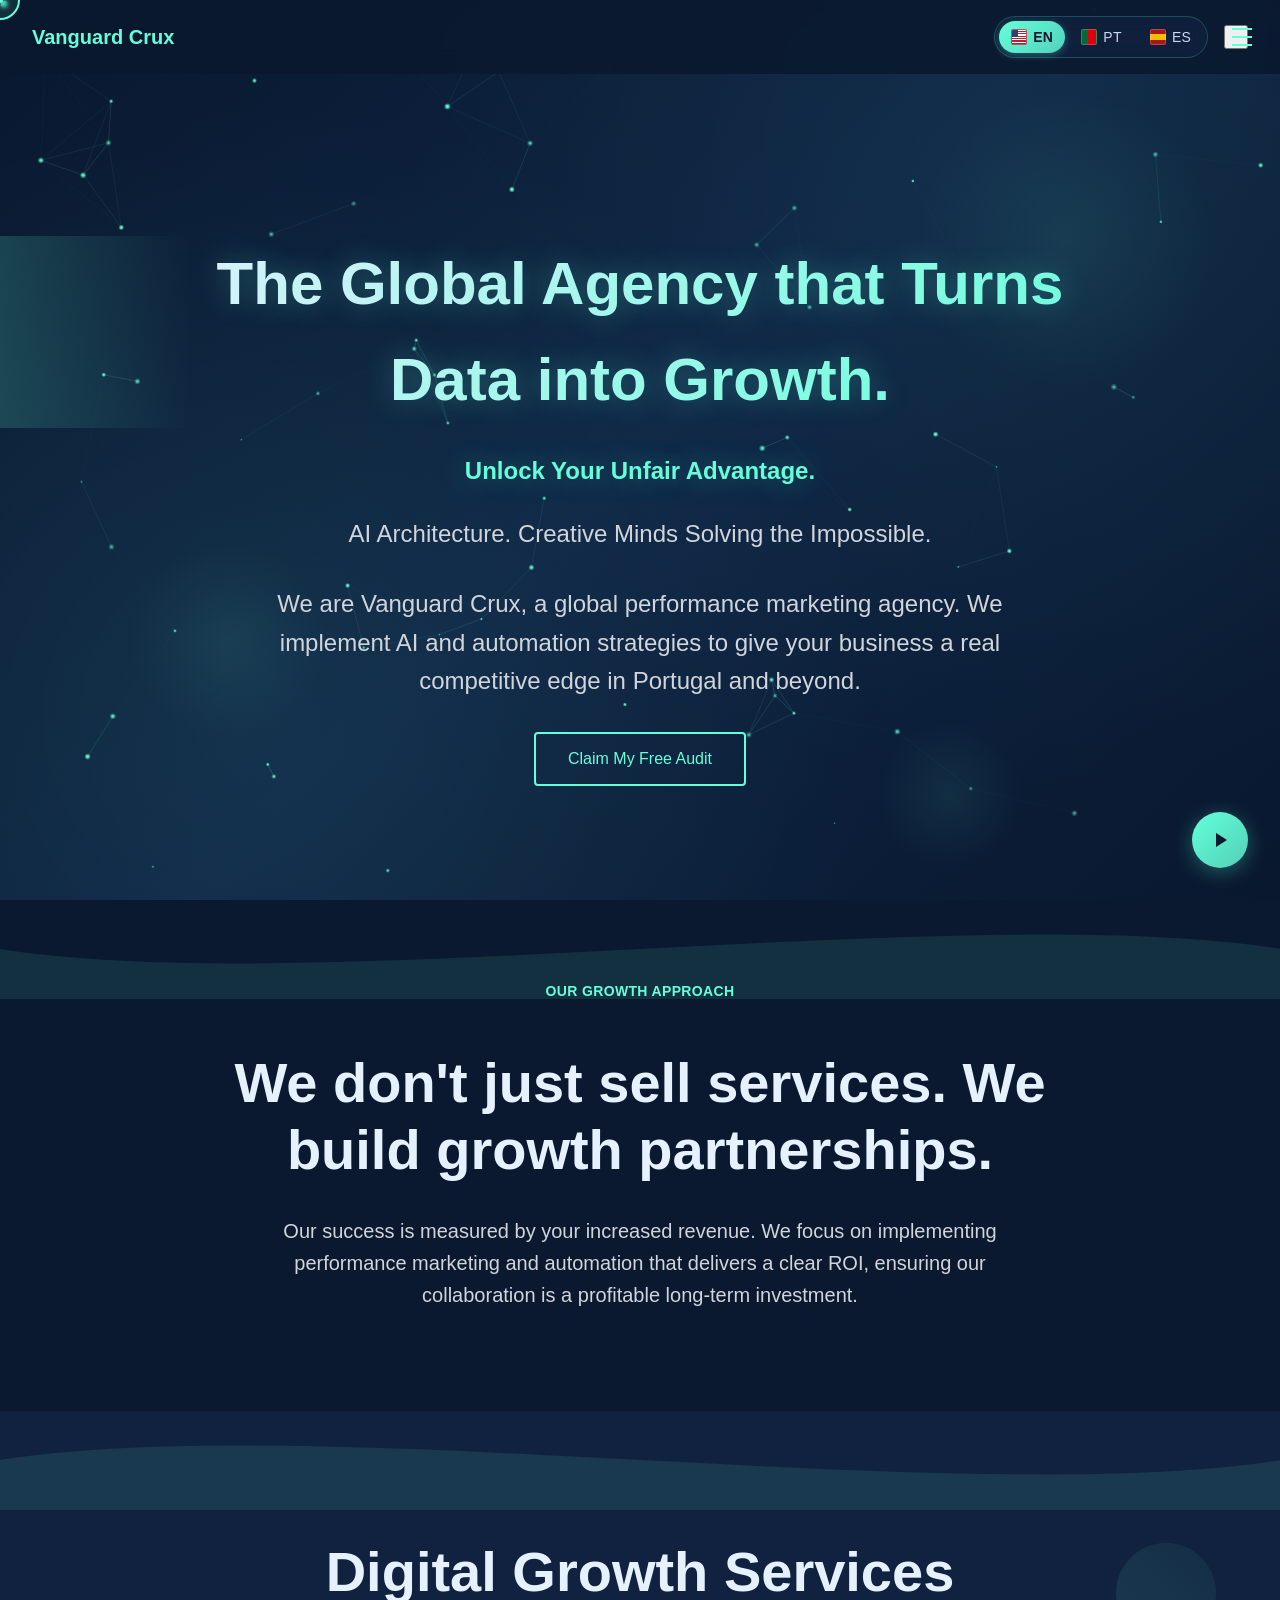
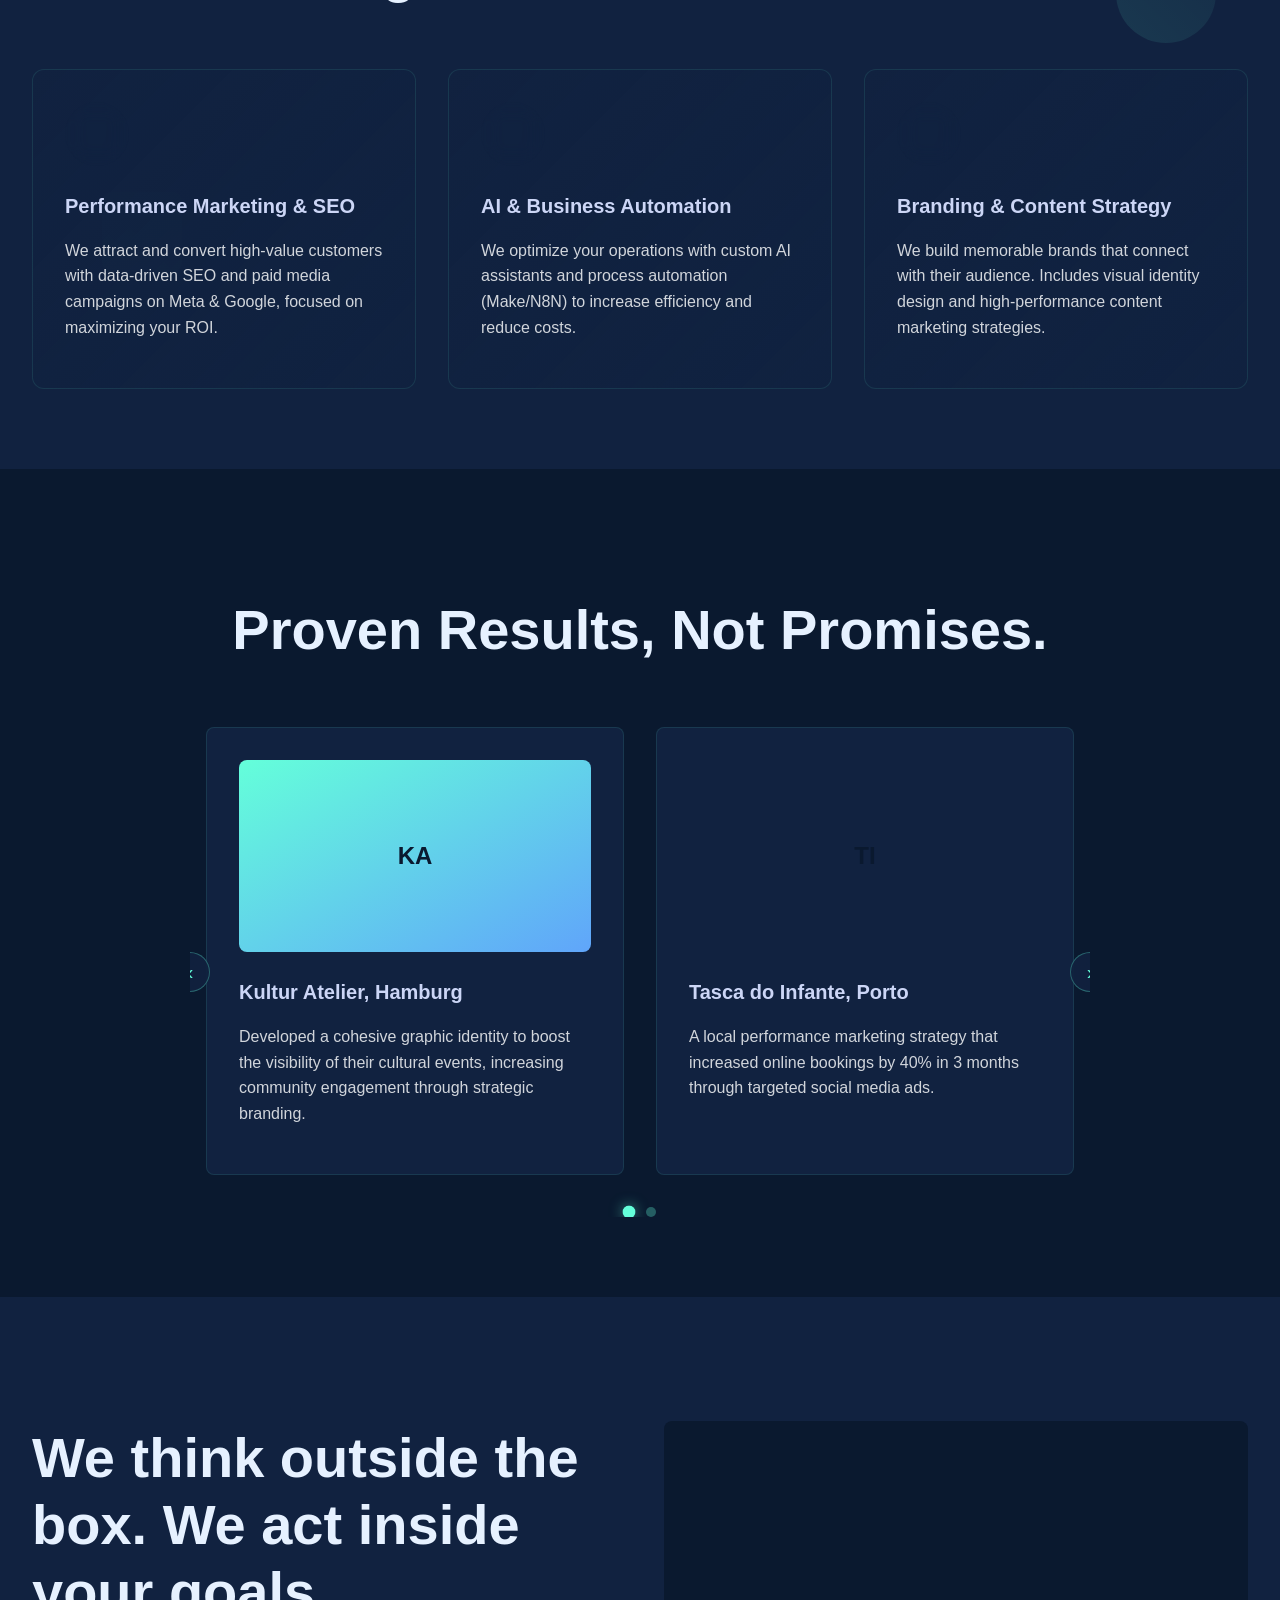
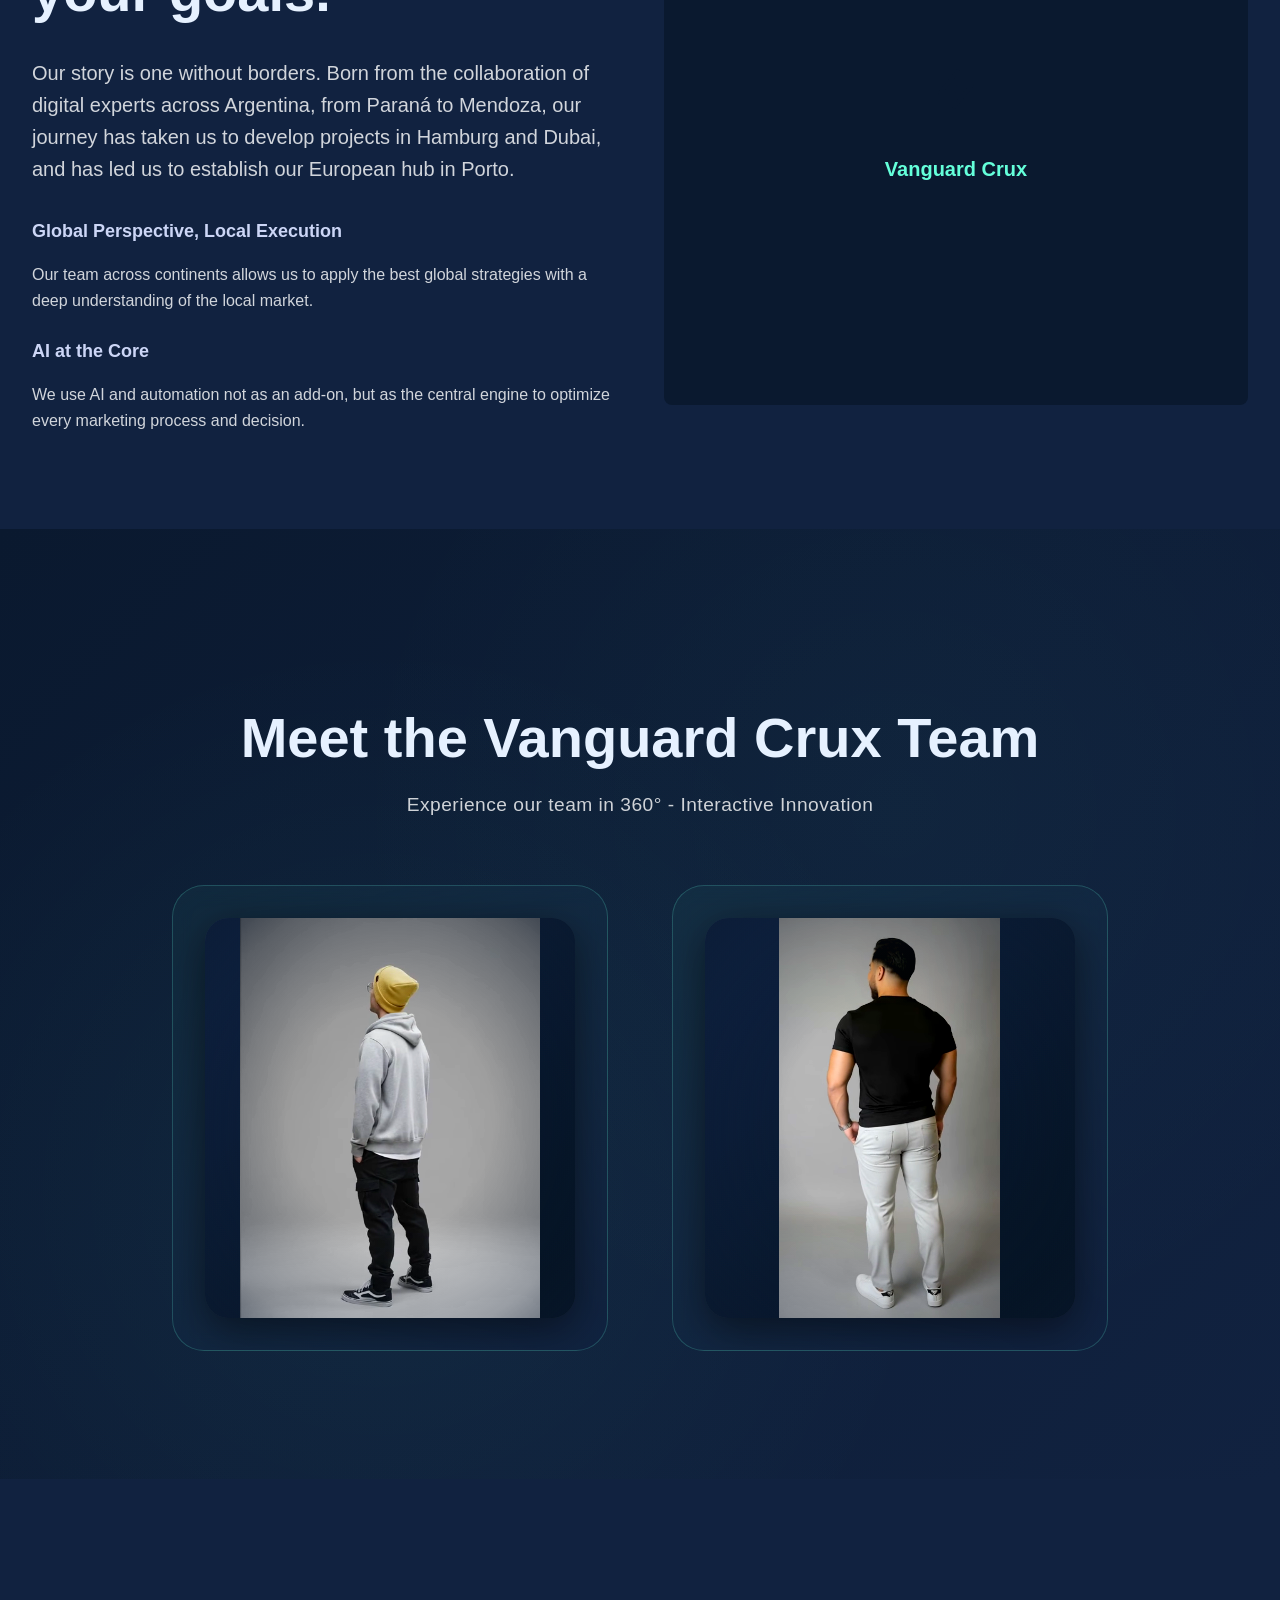
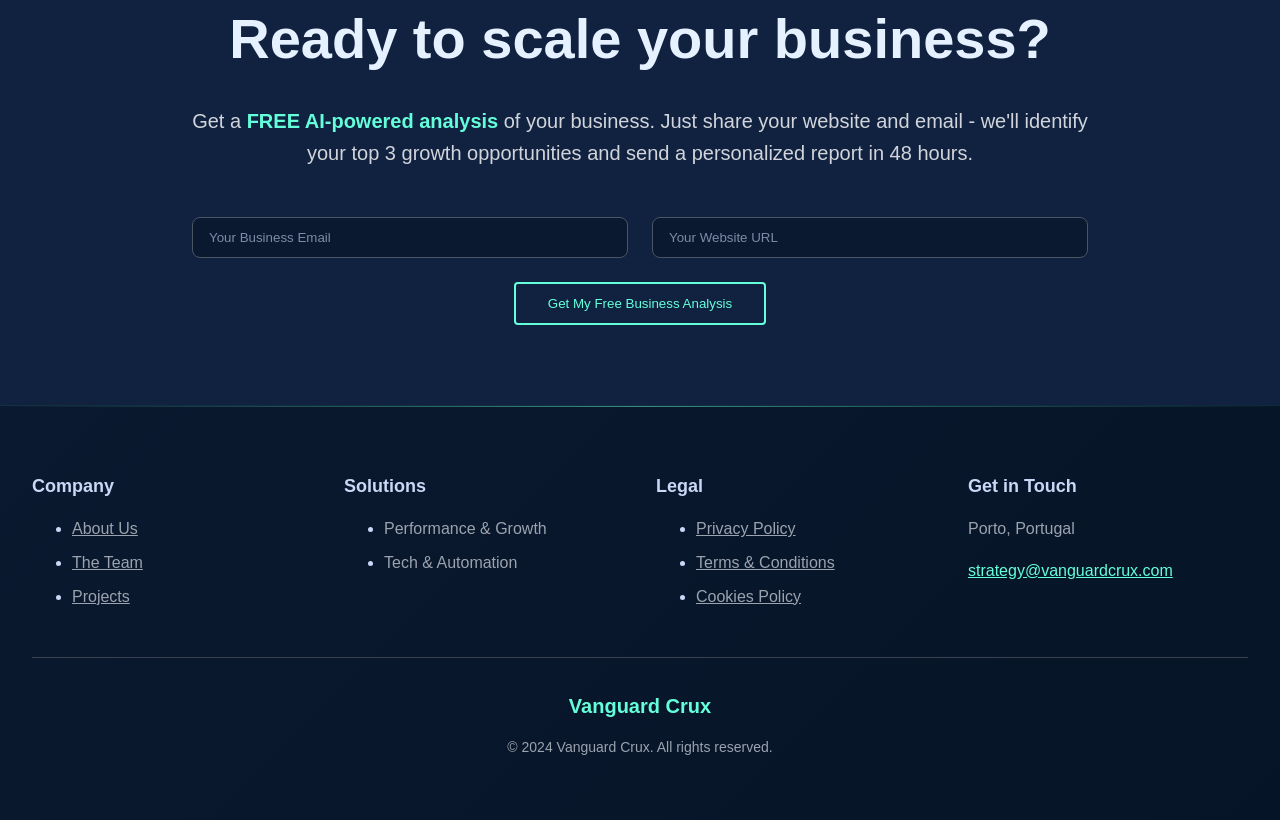
==== commit ee99f5a1: "Improve code quality: use data attributes for language buttons Co-authored-by: thecamaleonparty-web " ====
--- a/VanguardCrux-main/index.html
+++ b/VanguardCrux-main/index.html
@@ -35,15 +35,15 @@
                 <!-- Language Switcher & Mobile Menu -->
                 <div class="flex items-center space-x-4">
                     <div id="language-switcher" class="language-switcher hidden sm:flex">
-                        <button onclick="setLanguage('en')" class="language-btn active">
+                        <button onclick="setLanguage('en')" class="language-btn active" data-btn-lang="en">
                             <div class="flag-icon flag-en"></div>
                             <span>EN</span>
                         </button>
-                        <button onclick="setLanguage('pt')" class="language-btn">
+                        <button onclick="setLanguage('pt')" class="language-btn" data-btn-lang="pt">
                             <div class="flag-icon flag-pt"></div>
                             <span>PT</span>
                         </button>
-                        <button onclick="setLanguage('es')" class="language-btn">
+                        <button onclick="setLanguage('es')" class="language-btn" data-btn-lang="es">
                             <div class="flag-icon flag-es"></div>
                             <span>ES</span>
                         </button>
@@ -67,15 +67,15 @@
                 
                 <!-- Language Switcher -->
                 <div class="language-switcher mb-8">
-                    <button onclick="setLanguage('en')" class="language-btn active">
+                    <button onclick="setLanguage('en')" class="language-btn active" data-btn-lang="en">
                         <div class="flag-icon flag-en"></div>
                         <span>EN</span>
                     </button>
-                    <button onclick="setLanguage('pt')" class="language-btn">
+                    <button onclick="setLanguage('pt')" class="language-btn" data-btn-lang="pt">
                         <div class="flag-icon flag-pt"></div>
                         <span>PT</span>
                     </button>
-                    <button onclick="setLanguage('es')" class="language-btn">
+                    <button onclick="setLanguage('es')" class="language-btn" data-btn-lang="es">
                         <div class="flag-icon flag-es"></div>
                         <span>ES</span>
                     </button>
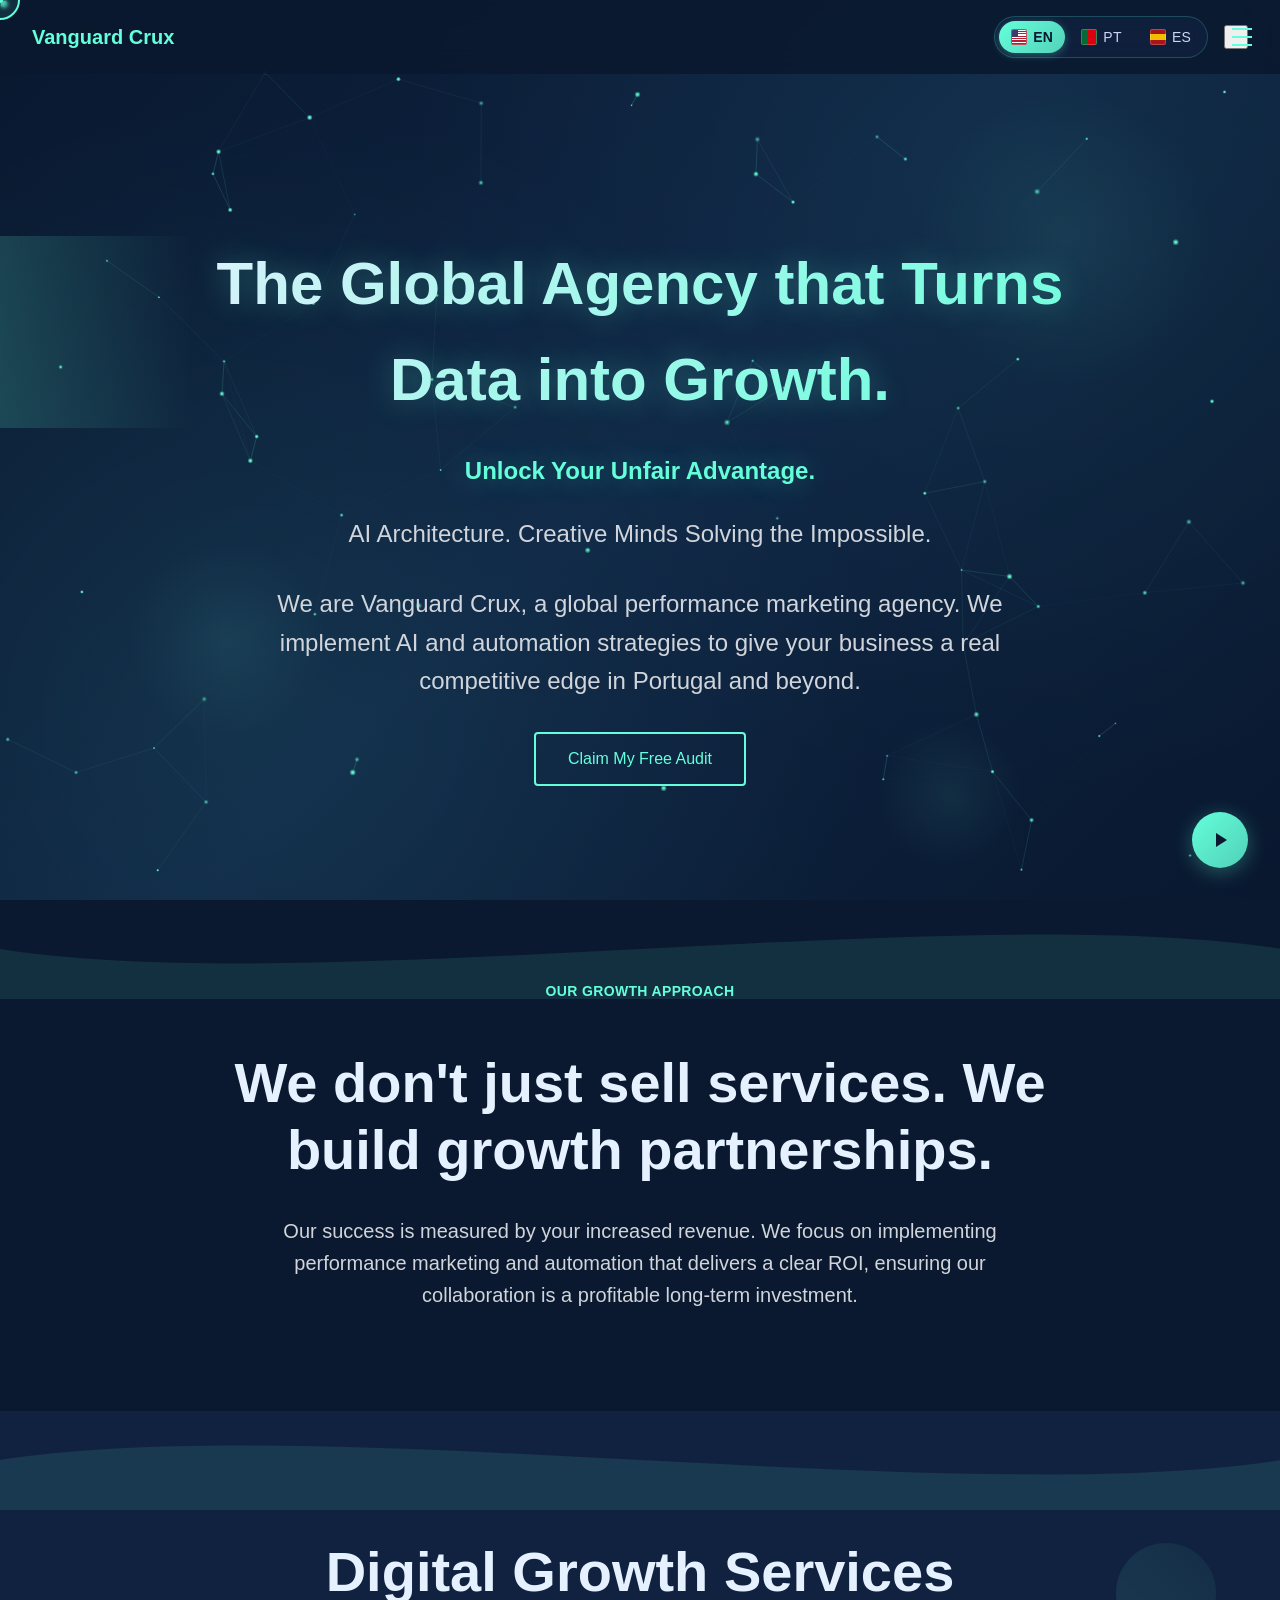
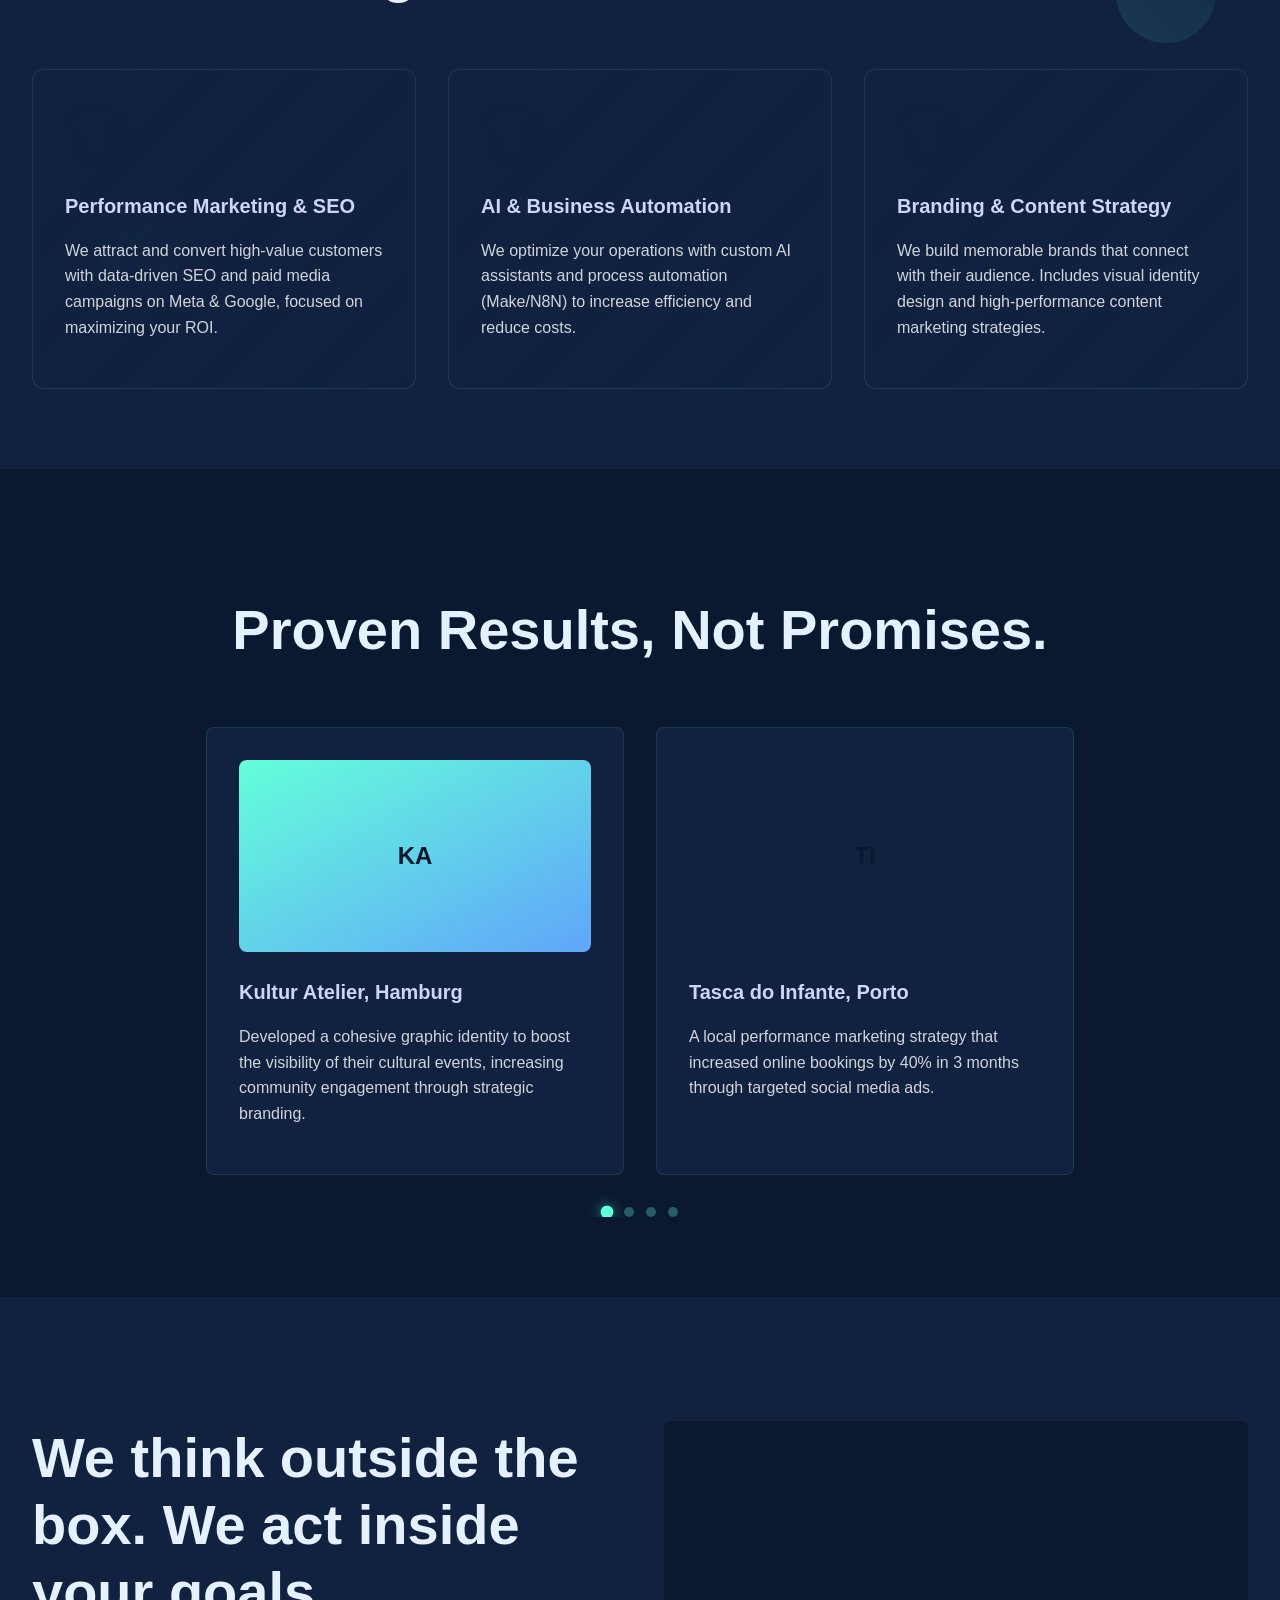
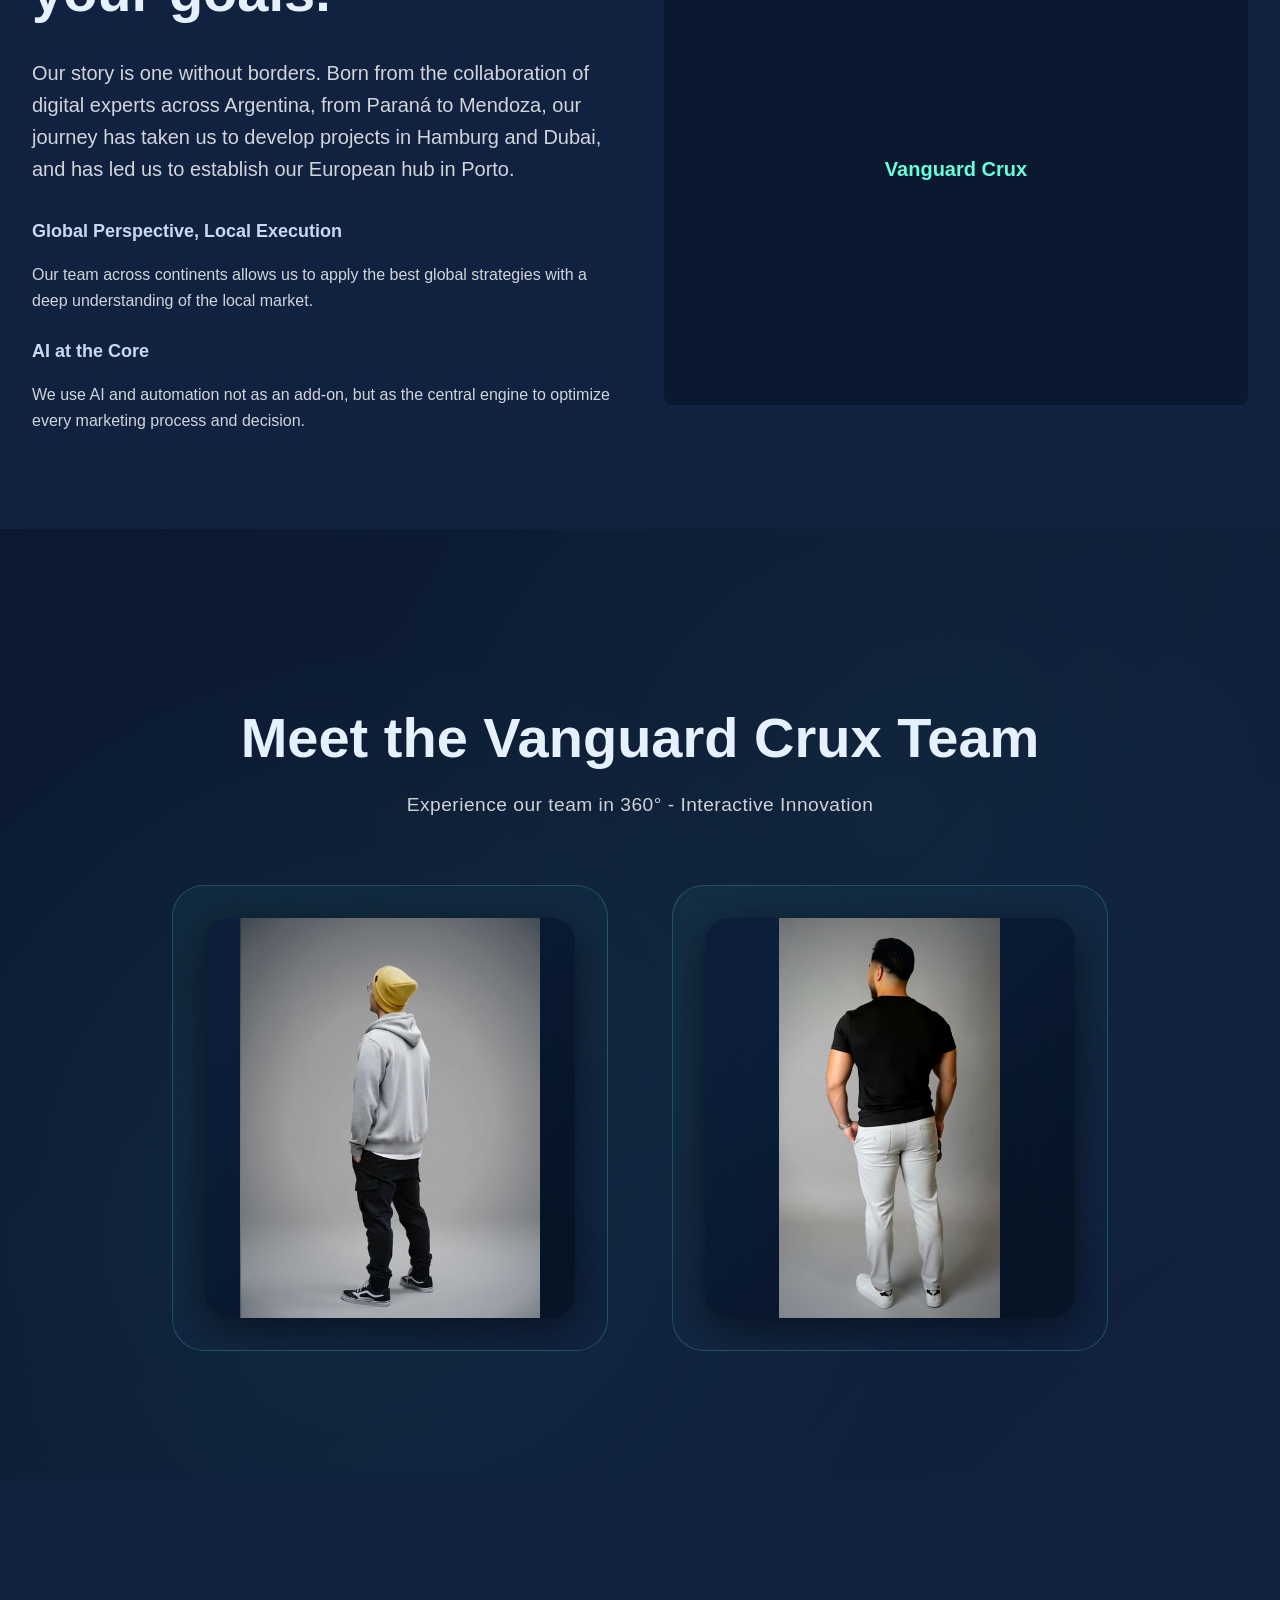
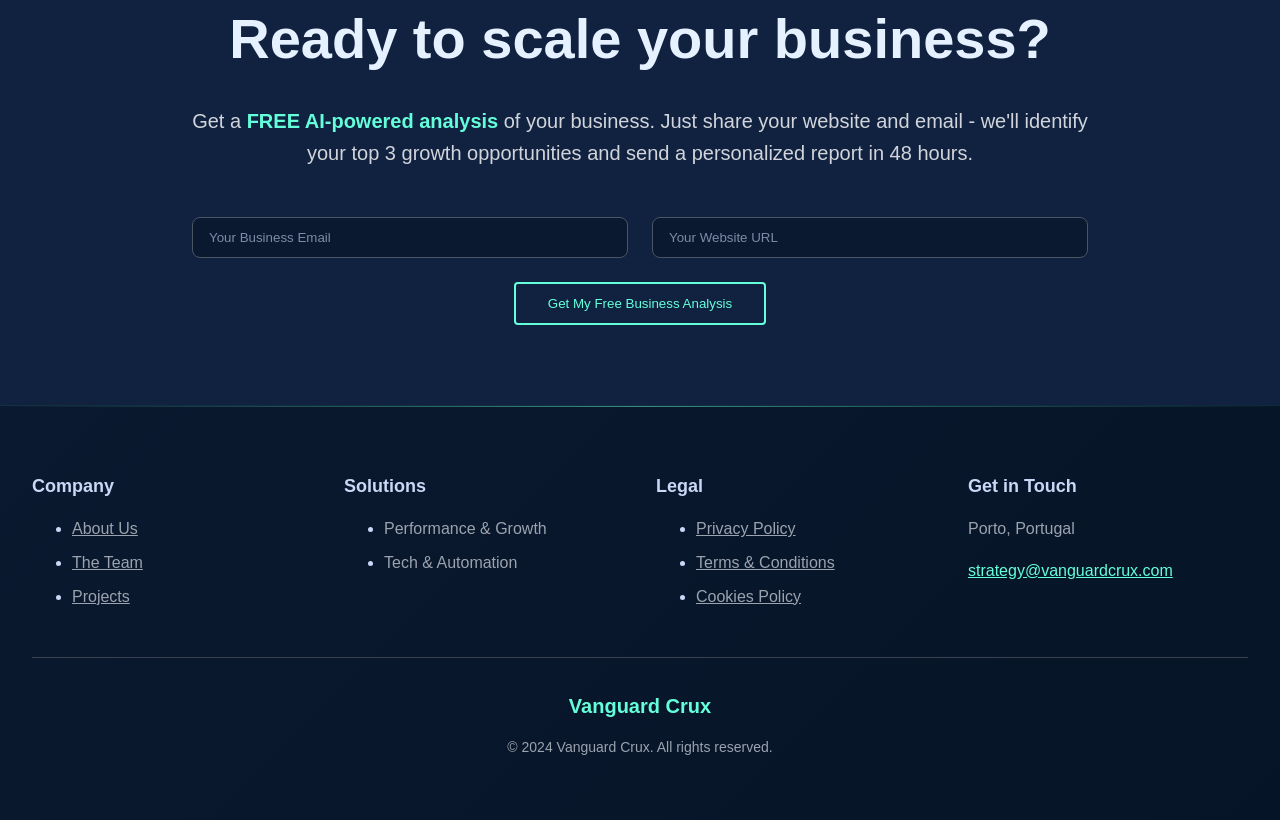
==== commit 0dd86df5: "Add complete translations and two new portfolio projects Co-authored-by: thecamaleonparty-web <25101" ====
--- a/VanguardCrux-main/index.html
+++ b/VanguardCrux-main/index.html
@@ -35,15 +35,15 @@
                 <!-- Language Switcher & Mobile Menu -->
                 <div class="flex items-center space-x-4">
                     <div id="language-switcher" class="language-switcher hidden sm:flex">
-                        <button onclick="setLanguage('en')" class="language-btn active" data-btn-lang="en">
+                        <button onclick="setLanguage('en')" class="language-btn active">
                             <div class="flag-icon flag-en"></div>
                             <span>EN</span>
                         </button>
-                        <button onclick="setLanguage('pt')" class="language-btn" data-btn-lang="pt">
+                        <button onclick="setLanguage('pt')" class="language-btn">
                             <div class="flag-icon flag-pt"></div>
                             <span>PT</span>
                         </button>
-                        <button onclick="setLanguage('es')" class="language-btn" data-btn-lang="es">
+                        <button onclick="setLanguage('es')" class="language-btn">
                             <div class="flag-icon flag-es"></div>
                             <span>ES</span>
                         </button>
@@ -67,15 +67,15 @@
                 
                 <!-- Language Switcher -->
                 <div class="language-switcher mb-8">
-                    <button onclick="setLanguage('en')" class="language-btn active" data-btn-lang="en">
+                    <button onclick="setLanguage('en')" class="language-btn active">
                         <div class="flag-icon flag-en"></div>
                         <span>EN</span>
                     </button>
-                    <button onclick="setLanguage('pt')" class="language-btn" data-btn-lang="pt">
+                    <button onclick="setLanguage('pt')" class="language-btn">
                         <div class="flag-icon flag-pt"></div>
                         <span>PT</span>
                     </button>
-                    <button onclick="setLanguage('es')" class="language-btn" data-btn-lang="es">
+                    <button onclick="setLanguage('es')" class="language-btn">
                         <div class="flag-icon flag-es"></div>
                         <span>ES</span>
                     </button>
@@ -249,11 +249,29 @@
                             <p class="text-gray-300" data-lang="case2Desc">A local performance marketing strategy that increased online bookings by 40% in 3 months through targeted social media ads.</p>
                         </div>
                     </div>
-                </div>
-                <!-- Navigation Arrows -->
-                <button class="swiper-nav-btn swiper-nav-prev" aria-label="Previous">‹</button>
-                <button class="swiper-nav-btn swiper-nav-next" aria-label="Next">›</button>
-                <!-- Pagination -->
+                    
+                    <!-- Case Study 3 -->
+                    <div class="swiper-slide">
+                        <div class="bg-light-navy p-8 rounded-lg h-full">
+                            <div class="h-48 bg-gradient-to-br from-purple-400 to-pink-400 rounded-lg mb-6 flex items-center justify-center">
+                                <span class="text-dark font-display font-bold text-2xl">SM</span>
+                            </div>
+                            <h3 class="font-display font-bold text-xl mb-4" data-lang="case3Title">Smart Mobility Solutions, Dubai</h3>
+                            <p class="text-gray-300" data-lang="case3Desc">Implemented AI-powered chatbot and automation workflows that reduced customer support costs by 60% while improving response times by 85%.</p>
+                        </div>
+                    </div>
+                    
+                    <!-- Case Study 4 -->
+                    <div class="swiper-slide">
+                        <div class="bg-light-navy p-8 rounded-lg h-full">
+                            <div class="h-48 bg-gradient-to-br from-orange-400 to-red-400 rounded-lg mb-6 flex items-center justify-center">
+                                <span class="text-dark font-display font-bold text-2xl">VB</span>
+                            </div>
+                            <h3 class="font-display font-bold text-xl mb-4" data-lang="case4Title">Vinos de Bodega, Mendoza</h3>
+                            <p class="text-gray-300" data-lang="case4Desc">Complete digital transformation with e-commerce platform and content strategy that generated a 250% increase in online sales within 6 months.</p>
+                        </div>
+                    </div>
+                </div>
                 <div class="swiper-pagination mt-8"></div>
             </div>
         </div>
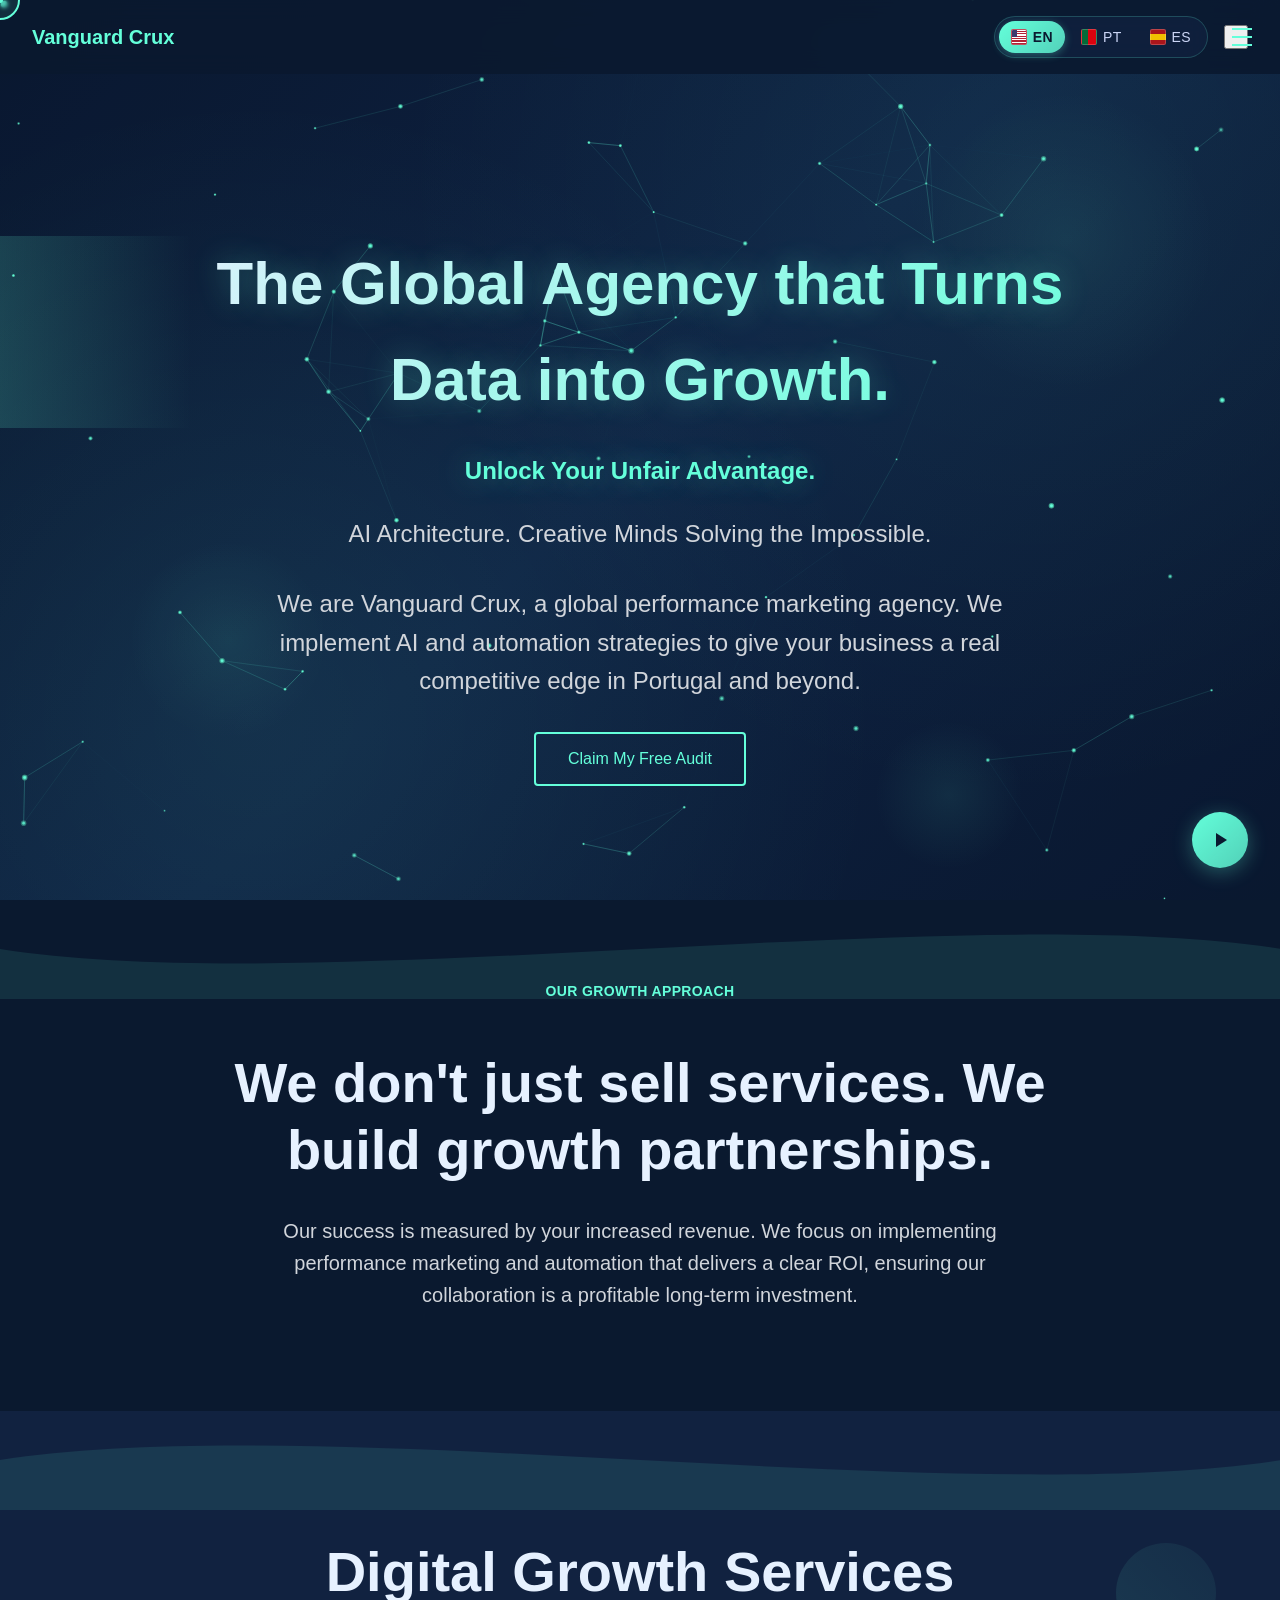
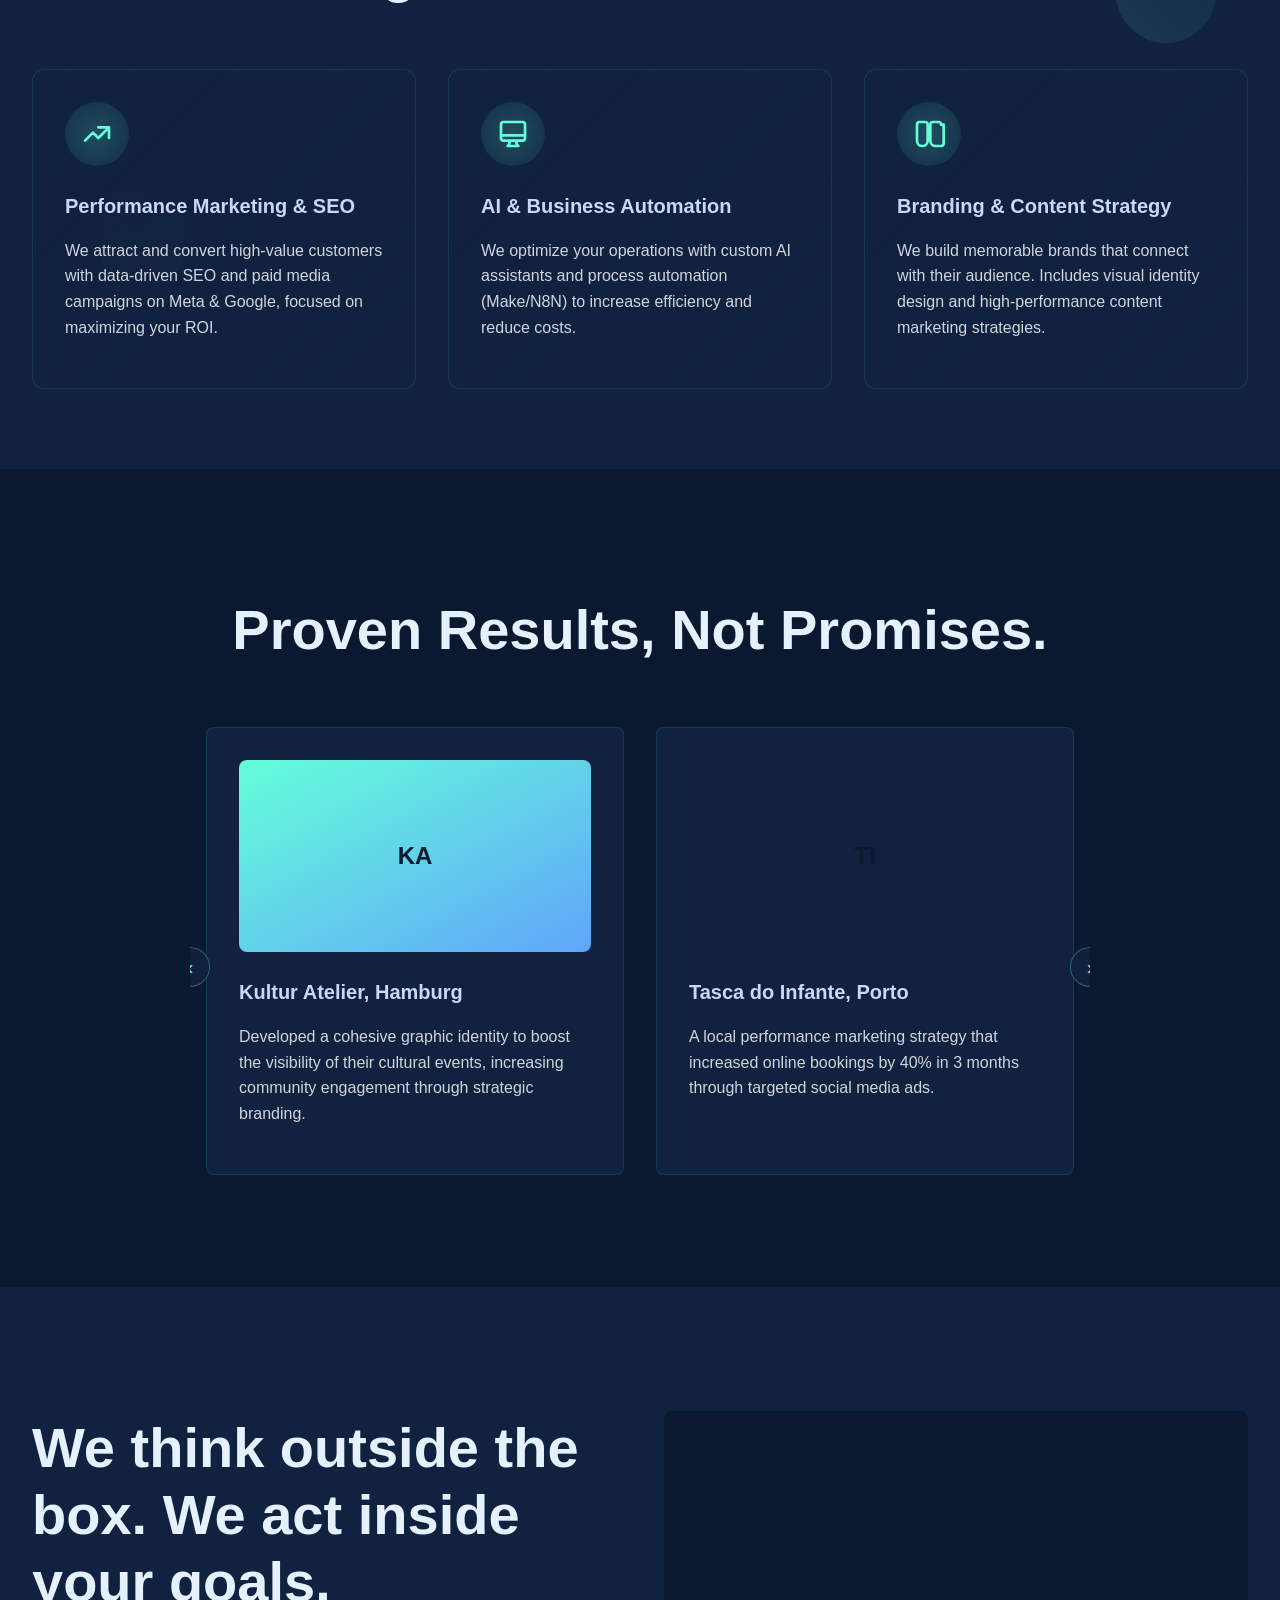
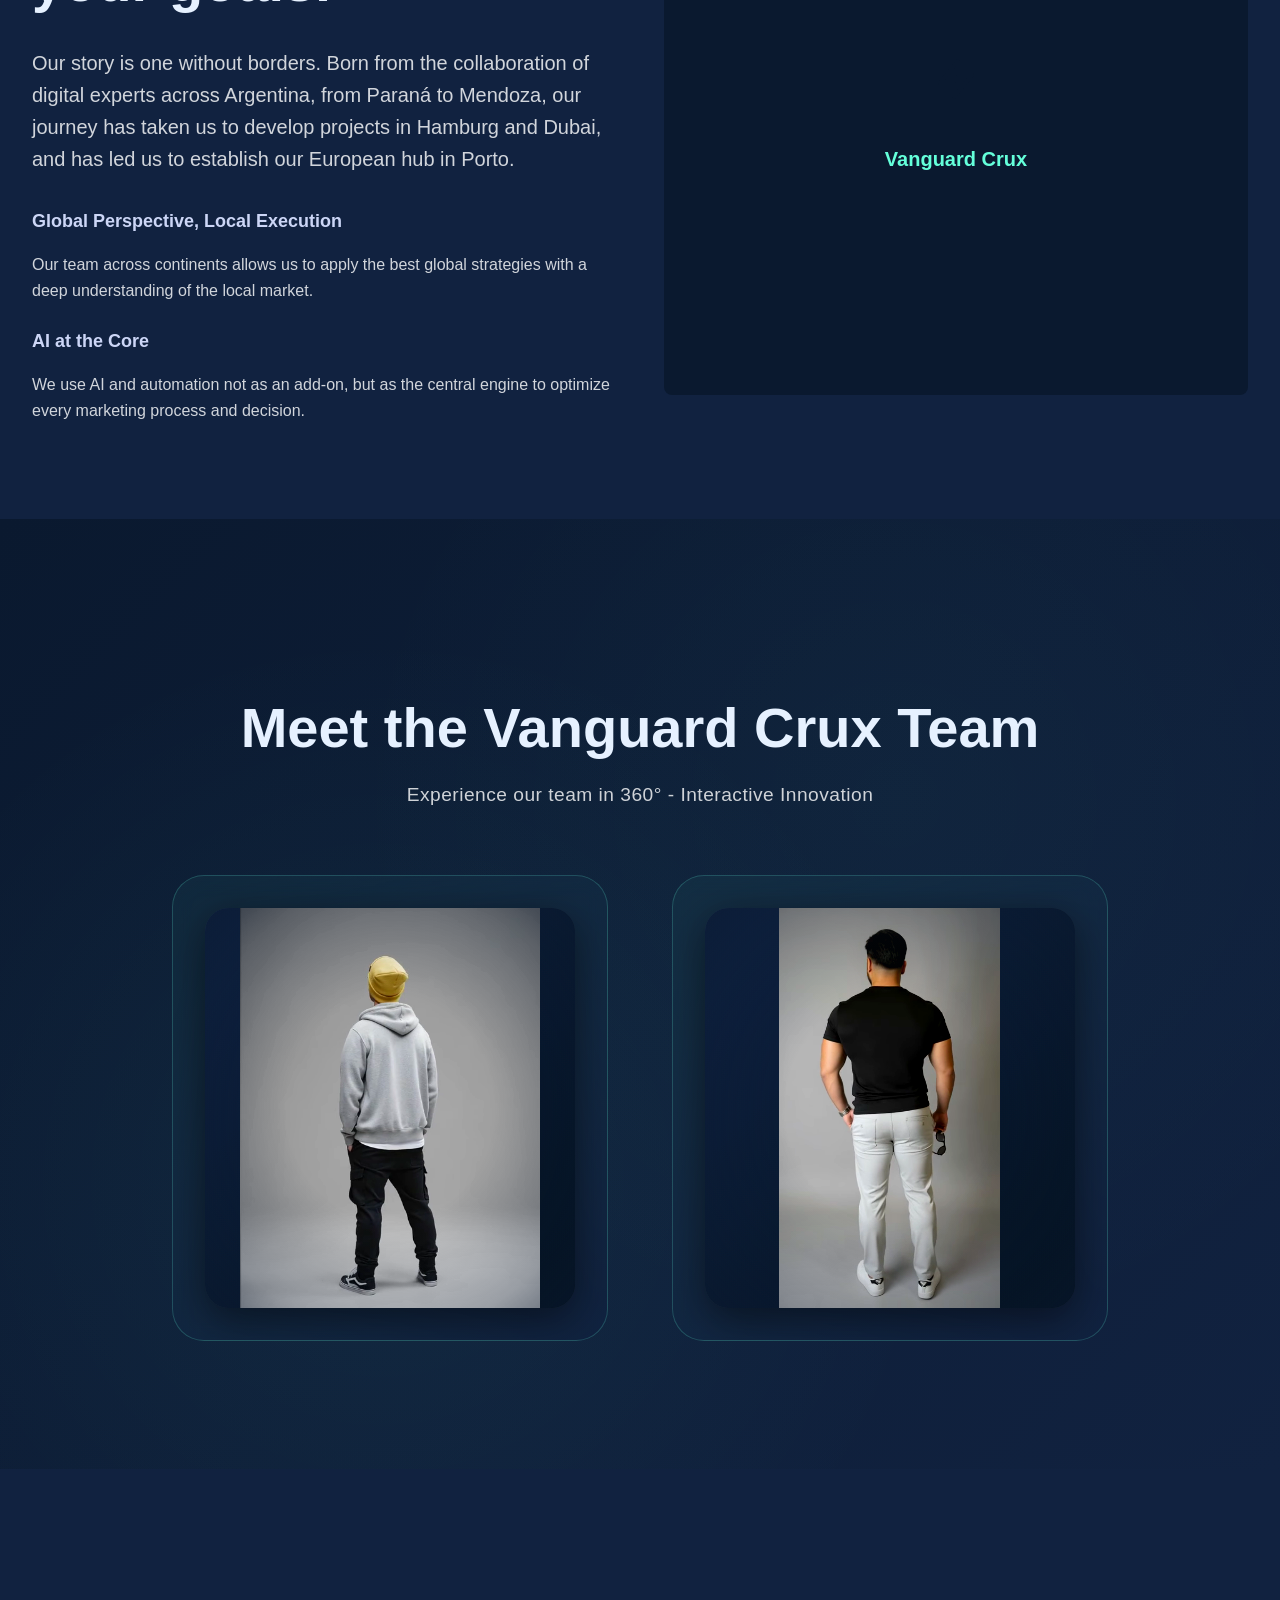
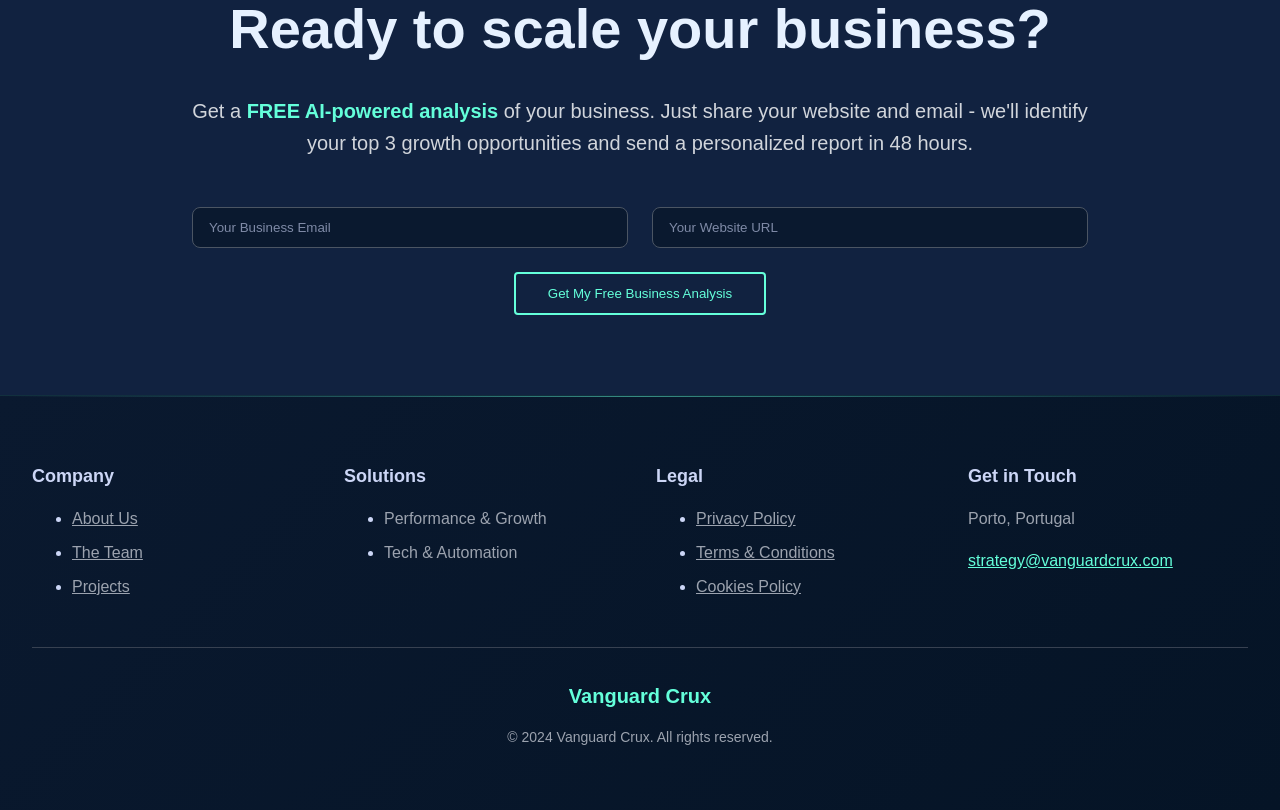
==== commit c32295a3: "Merge branch 'main' into copilot/fix-portfolio-carousel-issues" ====
--- a/VanguardCrux-main/index.html
+++ b/VanguardCrux-main/index.html
@@ -35,15 +35,15 @@
                 <!-- Language Switcher & Mobile Menu -->
                 <div class="flex items-center space-x-4">
                     <div id="language-switcher" class="language-switcher hidden sm:flex">
-                        <button onclick="setLanguage('en')" class="language-btn active">
+                        <button onclick="setLanguage('en')" class="language-btn active" data-btn-lang="en">
                             <div class="flag-icon flag-en"></div>
                             <span>EN</span>
                         </button>
-                        <button onclick="setLanguage('pt')" class="language-btn">
+                        <button onclick="setLanguage('pt')" class="language-btn" data-btn-lang="pt">
                             <div class="flag-icon flag-pt"></div>
                             <span>PT</span>
                         </button>
-                        <button onclick="setLanguage('es')" class="language-btn">
+                        <button onclick="setLanguage('es')" class="language-btn" data-btn-lang="es">
                             <div class="flag-icon flag-es"></div>
                             <span>ES</span>
                         </button>
@@ -67,15 +67,15 @@
                 
                 <!-- Language Switcher -->
                 <div class="language-switcher mb-8">
-                    <button onclick="setLanguage('en')" class="language-btn active">
+                    <button onclick="setLanguage('en')" class="language-btn active" data-btn-lang="en">
                         <div class="flag-icon flag-en"></div>
                         <span>EN</span>
                     </button>
-                    <button onclick="setLanguage('pt')" class="language-btn">
+                    <button onclick="setLanguage('pt')" class="language-btn" data-btn-lang="pt">
                         <div class="flag-icon flag-pt"></div>
                         <span>PT</span>
                     </button>
-                    <button onclick="setLanguage('es')" class="language-btn">
+                    <button onclick="setLanguage('es')" class="language-btn" data-btn-lang="es">
                         <div class="flag-icon flag-es"></div>
                         <span>ES</span>
                     </button>
@@ -272,6 +272,10 @@
                         </div>
                     </div>
                 </div>
+                <!-- Navigation Arrows -->
+                <button class="swiper-nav-btn swiper-nav-prev" aria-label="Previous">‹</button>
+                <button class="swiper-nav-btn swiper-nav-next" aria-label="Next">›</button>
+                <!-- Pagination -->
                 <div class="swiper-pagination mt-8"></div>
             </div>
         </div>
--- a/VanguardCrux-main/styles.css
+++ b/VanguardCrux-main/styles.css
@@ -684,6 +684,71 @@
     }
 }
 
+/* Carousel Navigation Buttons */
+.swiper-button-prev,
+.swiper-button-next {
+    position: absolute;
+    top: 50%;
+    transform: translateY(-50%);
+    width: 44px;
+    height: 44px;
+    background: rgba(17, 34, 64, 0.9);
+    border: 2px solid var(--accent);
+    border-radius: 50%;
+    display: flex;
+    align-items: center;
+    justify-content: center;
+    cursor: pointer;
+    transition: all 0.3s ease;
+    z-index: 10;
+    color: var(--accent);
+    backdrop-filter: blur(10px);
+    -webkit-backdrop-filter: blur(10px);
+}
+
+.swiper-button-prev:hover,
+.swiper-button-next:hover {
+    background: rgba(100, 255, 218, 0.2);
+    transform: translateY(-50%) scale(1.1);
+    box-shadow: 0 4px 12px rgba(100, 255, 218, 0.3);
+}
+
+.swiper-button-prev:active,
+.swiper-button-next:active {
+    transform: translateY(-50%) scale(0.95);
+}
+
+.swiper-button-prev {
+    left: 10px;
+}
+
+.swiper-button-next {
+    right: 10px;
+}
+
+.swiper-button-prev svg,
+.swiper-button-next svg {
+    display: block;
+}
+
+/* Ensure buttons are visible on mobile */
+@media (max-width: 767px) {
+    .swiper-button-prev,
+    .swiper-button-next {
+        width: 36px;
+        height: 36px;
+        opacity: 1 !important;
+        pointer-events: auto !important;
+    }
+}
+
+/* Ensure buttons stay visible when interacting */
+.swiper-button-prev:focus,
+.swiper-button-next:focus {
+    outline: 2px solid var(--accent);
+    outline-offset: 2px;
+}
+
 /* Mobile Hero Text Contrast Improvements */
 @media (max-width: 768px) {
     /* Stronger background overlay for mobile */
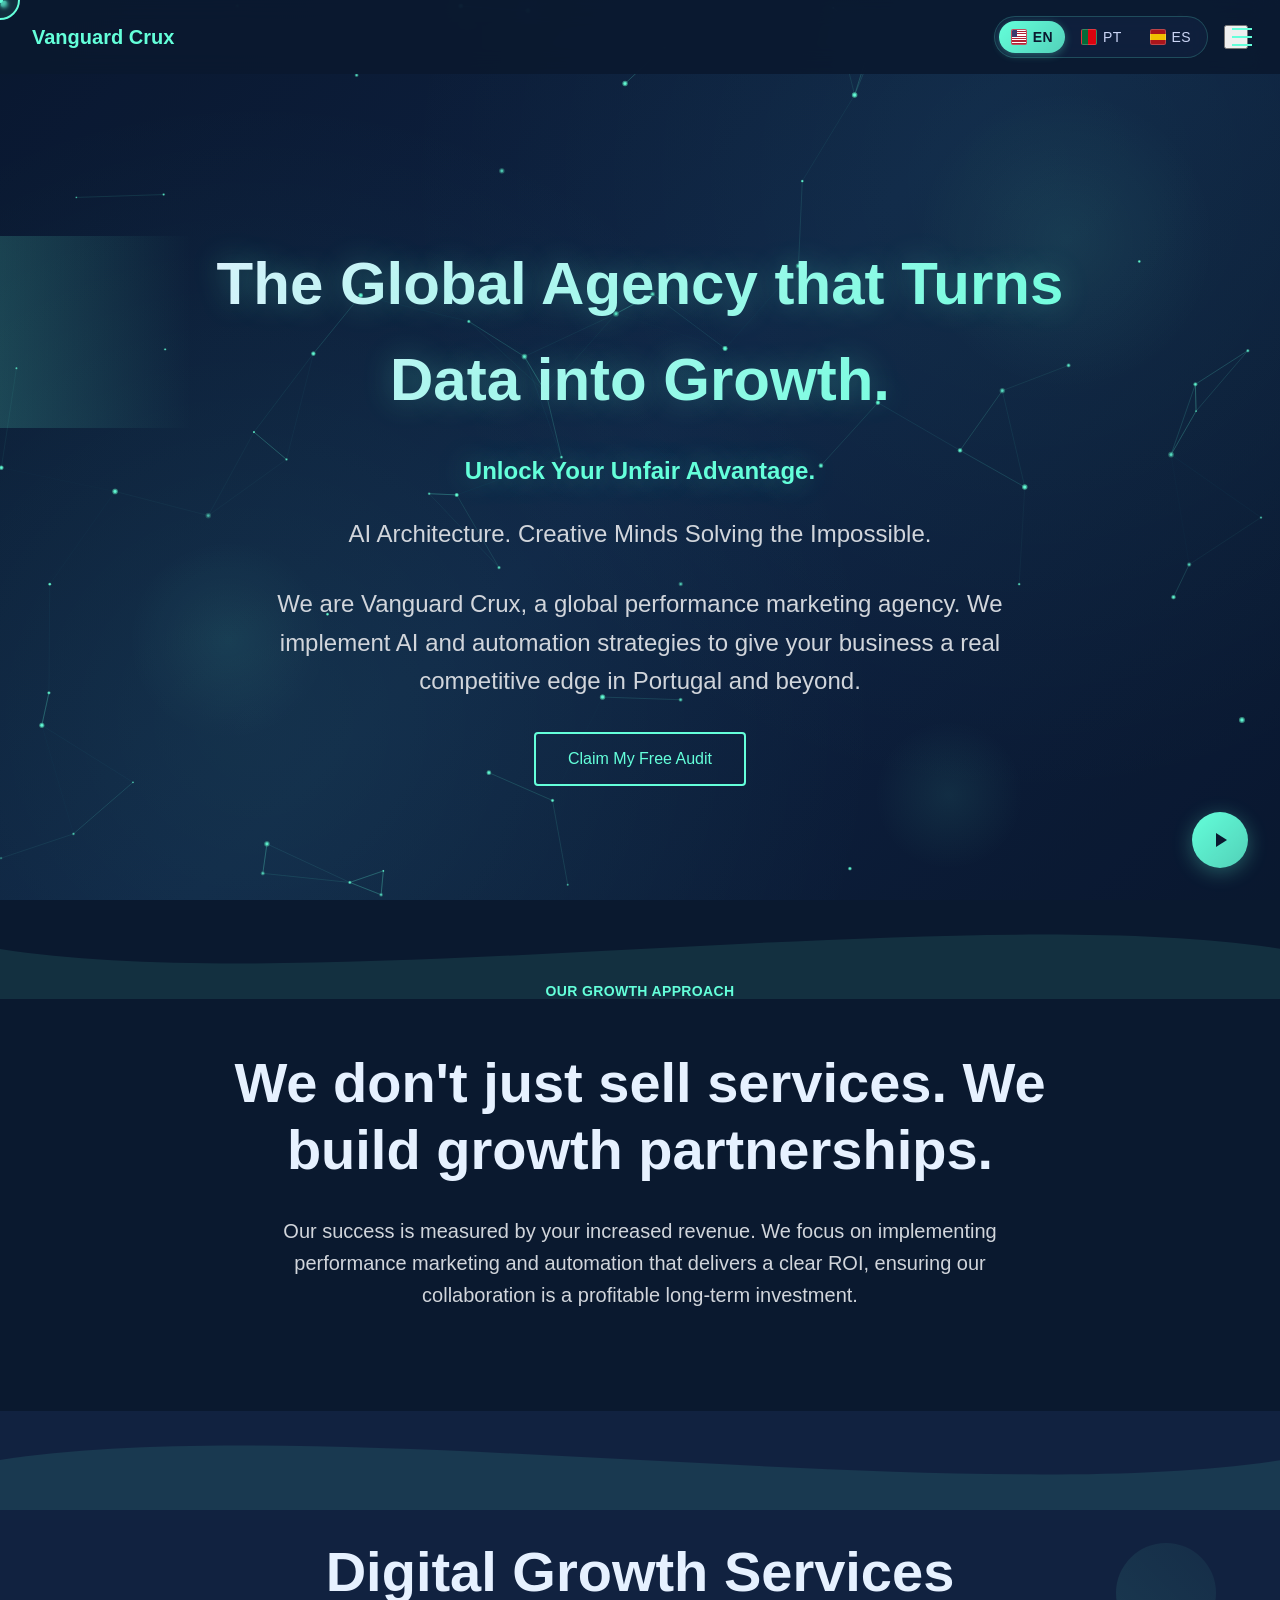
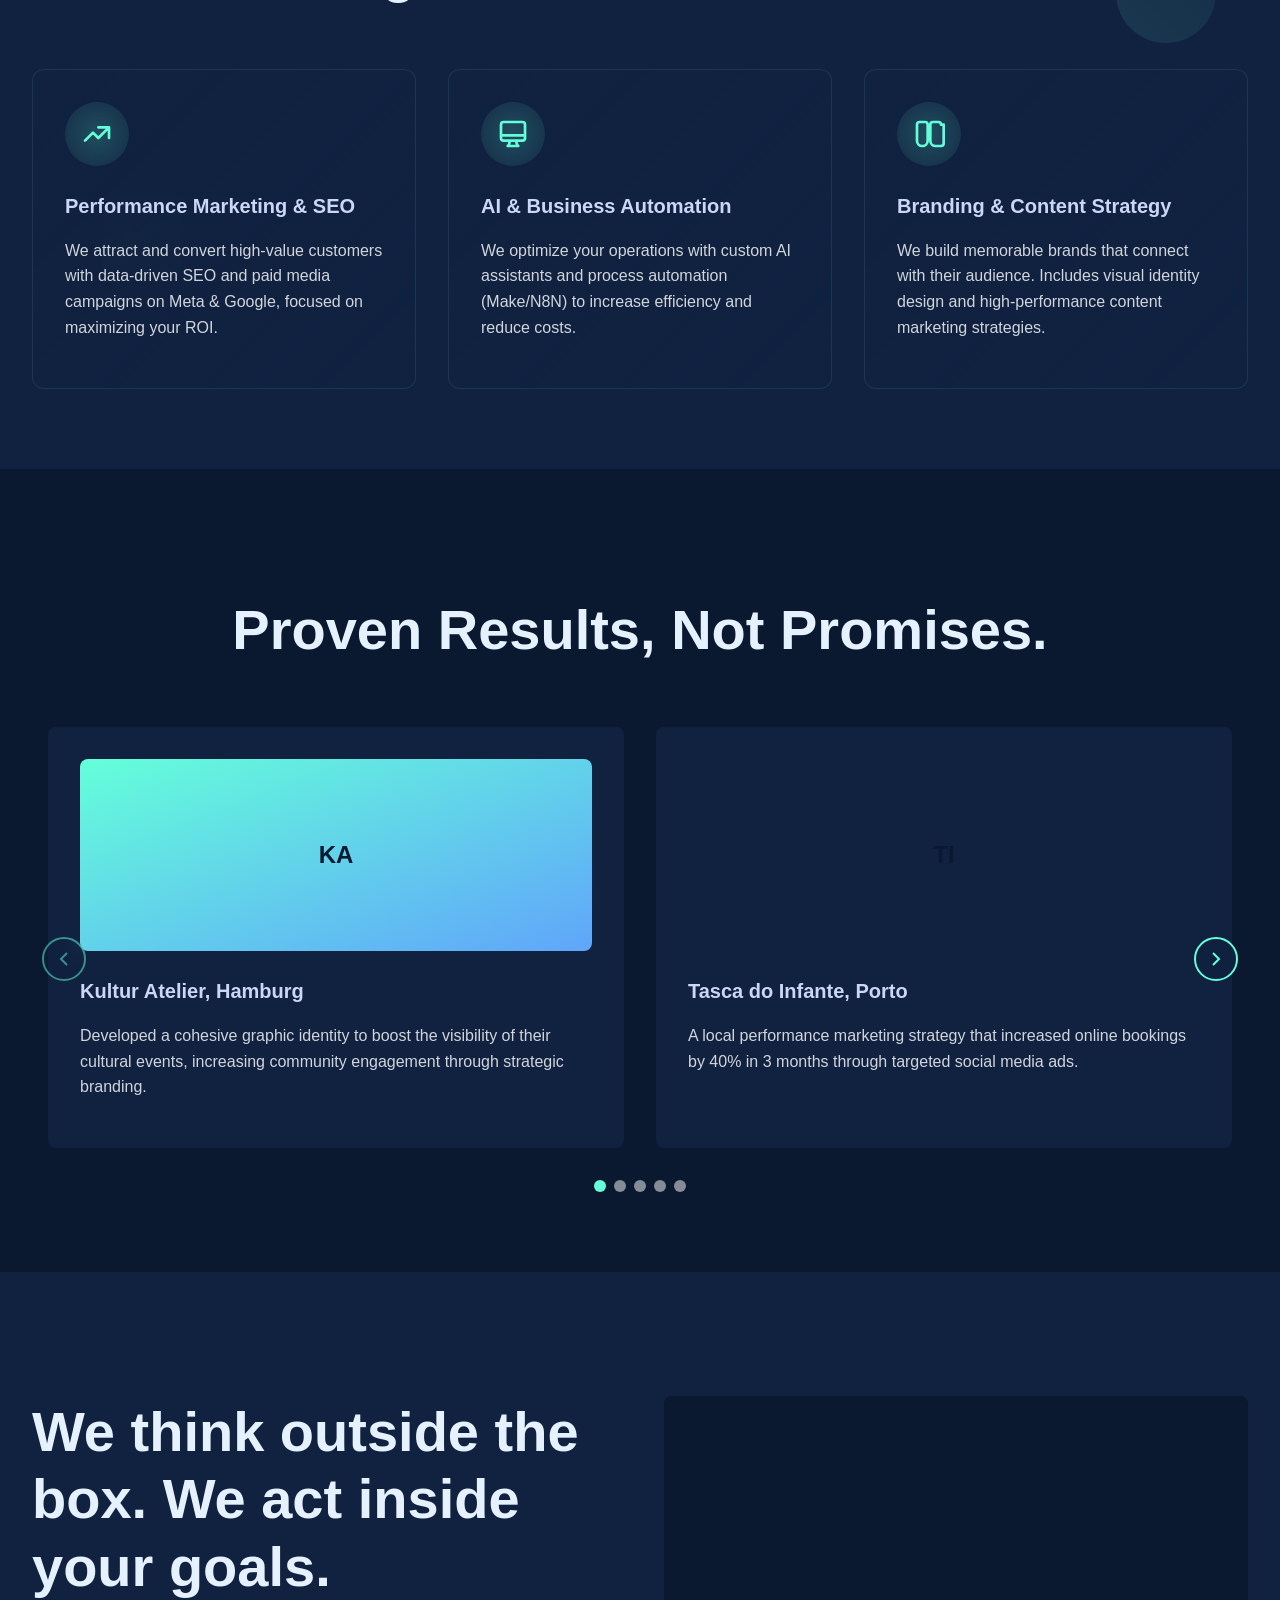
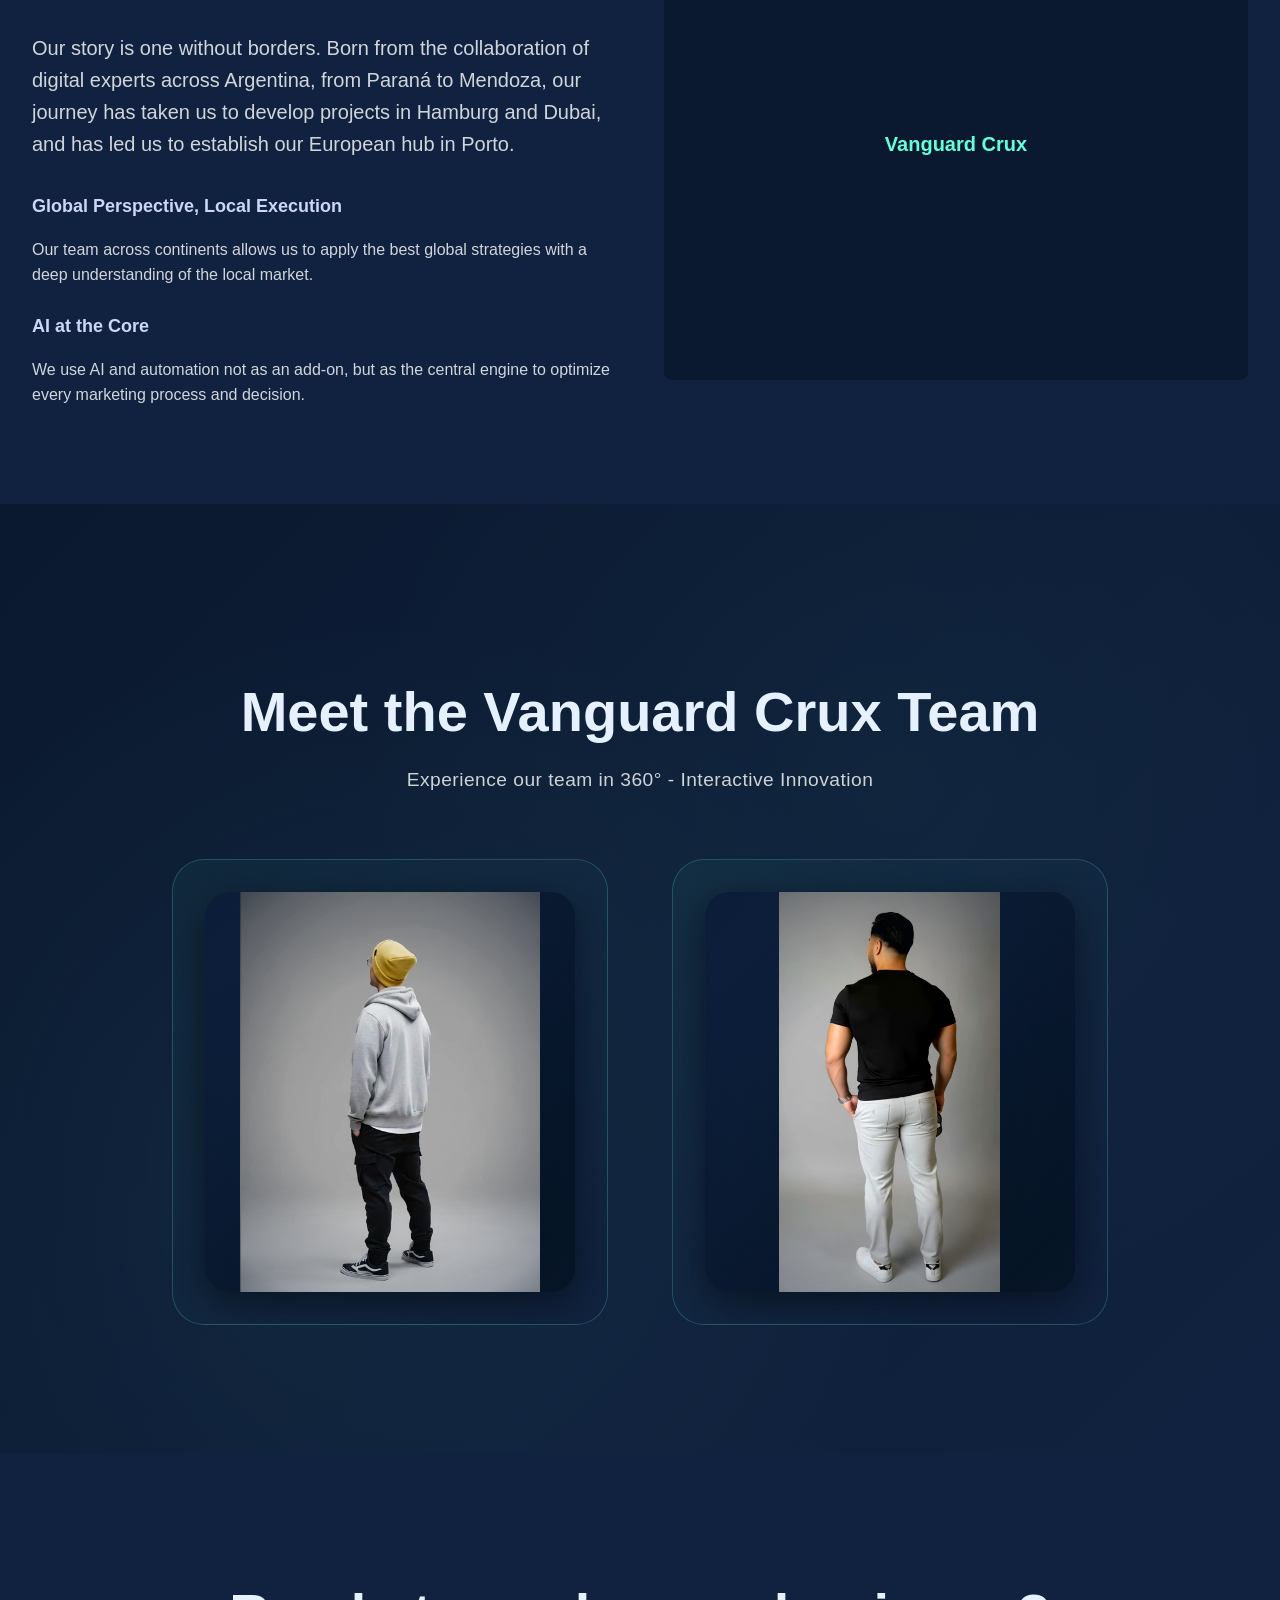
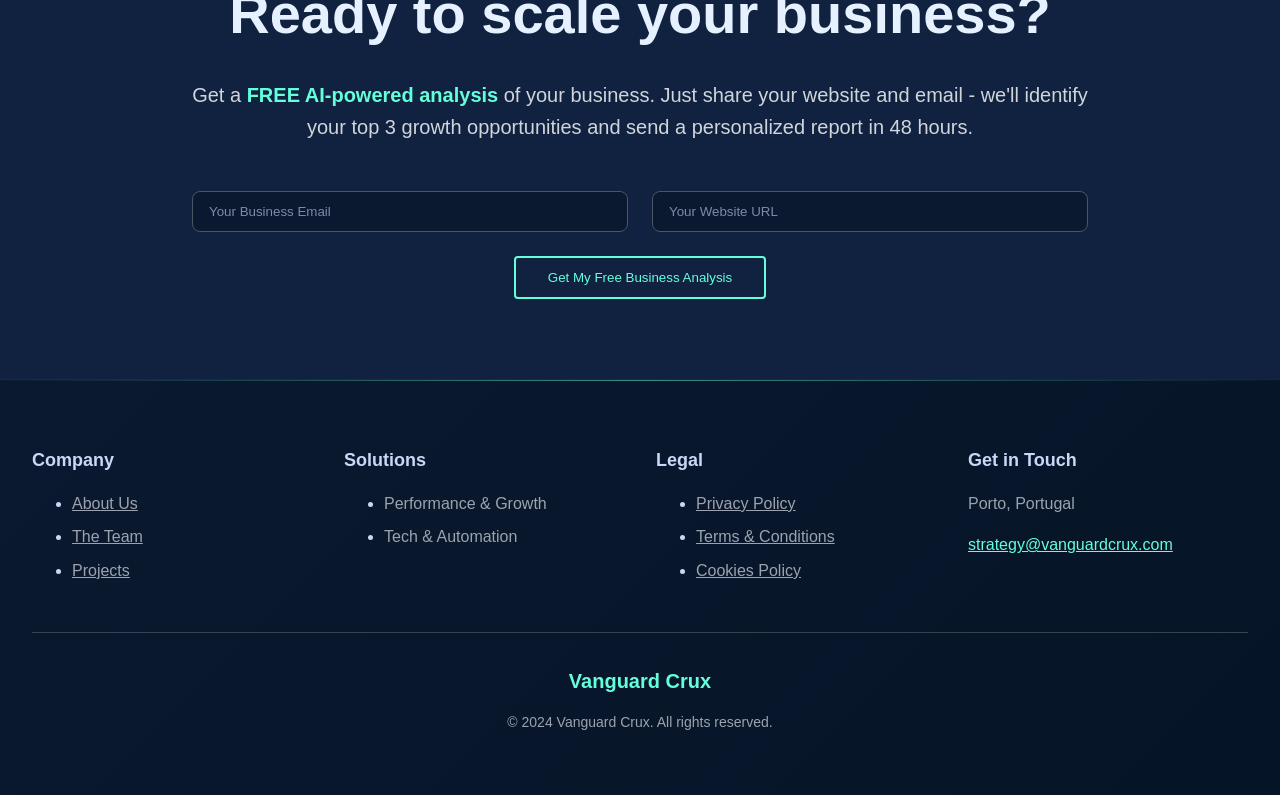
==== commit c7af3ab5: "Fix language selector and add 5th carousel project - Add missing setLanguage() and detectBrowserLang" ====
--- a/VanguardCrux-main/index.html
+++ b/VanguardCrux-main/index.html
@@ -35,15 +35,15 @@
                 <!-- Language Switcher & Mobile Menu -->
                 <div class="flex items-center space-x-4">
                     <div id="language-switcher" class="language-switcher hidden sm:flex">
-                        <button onclick="setLanguage('en')" class="language-btn active" data-btn-lang="en">
+                        <button onclick="setLanguage('en')" class="language-btn active">
                             <div class="flag-icon flag-en"></div>
                             <span>EN</span>
                         </button>
-                        <button onclick="setLanguage('pt')" class="language-btn" data-btn-lang="pt">
+                        <button onclick="setLanguage('pt')" class="language-btn">
                             <div class="flag-icon flag-pt"></div>
                             <span>PT</span>
                         </button>
-                        <button onclick="setLanguage('es')" class="language-btn" data-btn-lang="es">
+                        <button onclick="setLanguage('es')" class="language-btn">
                             <div class="flag-icon flag-es"></div>
                             <span>ES</span>
                         </button>
@@ -67,15 +67,15 @@
                 
                 <!-- Language Switcher -->
                 <div class="language-switcher mb-8">
-                    <button onclick="setLanguage('en')" class="language-btn active" data-btn-lang="en">
+                    <button onclick="setLanguage('en')" class="language-btn active">
                         <div class="flag-icon flag-en"></div>
                         <span>EN</span>
                     </button>
-                    <button onclick="setLanguage('pt')" class="language-btn" data-btn-lang="pt">
+                    <button onclick="setLanguage('pt')" class="language-btn">
                         <div class="flag-icon flag-pt"></div>
                         <span>PT</span>
                     </button>
-                    <button onclick="setLanguage('es')" class="language-btn" data-btn-lang="es">
+                    <button onclick="setLanguage('es')" class="language-btn">
                         <div class="flag-icon flag-es"></div>
                         <span>ES</span>
                     </button>
@@ -271,11 +271,18 @@
                             <p class="text-gray-300" data-lang="case4Desc">Complete digital transformation with e-commerce platform and content strategy that generated a 250% increase in online sales within 6 months.</p>
                         </div>
                     </div>
-                </div>
-                <!-- Navigation Arrows -->
-                <button class="swiper-nav-btn swiper-nav-prev" aria-label="Previous">‹</button>
-                <button class="swiper-nav-btn swiper-nav-next" aria-label="Next">›</button>
-                <!-- Pagination -->
+                    
+                    <!-- Case Study 5 -->
+                    <div class="swiper-slide">
+                        <div class="bg-light-navy p-8 rounded-lg h-full">
+                            <div class="h-48 bg-gradient-to-br from-blue-400 to-indigo-400 rounded-lg mb-6 flex items-center justify-center">
+                                <span class="text-dark font-display font-bold text-2xl">TS</span>
+                            </div>
+                            <h3 class="font-display font-bold text-xl mb-4" data-lang="case5Title">TechStart Hub, Lisbon</h3>
+                            <p class="text-gray-300" data-lang="case5Desc">Implemented comprehensive SEO and content marketing strategy that drove 300% organic traffic growth and established thought leadership in the Portuguese tech ecosystem.</p>
+                        </div>
+                    </div>
+                </div>
                 <div class="swiper-pagination mt-8"></div>
             </div>
         </div>
--- a/VanguardCrux-main/styles.css
+++ b/VanguardCrux-main/styles.css
@@ -562,126 +562,52 @@
 .from-accent { --bg-color-from: var(--accent); }
 .to-blue-400 { --bg-color-to: #60a5fa; }
 .from-green-400 { --bg-color-from: #4ade80; }
-
-/* Swiper Carousel */
+.from-blue-400 { --bg-color-from: #60a5fa; }
+.to-indigo-400 { --bg-color-to: #818cf8; }
+.from-purple-400 { --bg-color-from: #c084fc; }
+.to-pink-400 { --bg-color-to: #f472b6; }
+.from-orange-400 { --bg-color-from: #fb923c; }
+.to-red-400 { --bg-color-to: #f87171; }
+
+/* Swiper */
 .project-swiper {
     overflow: hidden;
     position: relative;
-    max-width: 900px;
-    margin: 0 auto;
 }
 
 .swiper-wrapper {
     display: flex;
-    transition: transform 0.4s cubic-bezier(0.4, 0, 0.2, 1);
+    transition: transform 0.3s ease;
 }
 
 .swiper-slide {
     flex: 0 0 100%;
-    padding: 0 0.5rem;
+    padding: 0 1rem;
 }
 
 @media (min-width: 768px) {
     .swiper-slide {
         flex: 0 0 50%;
-        padding: 0 1rem;
-    }
-}
-
-/* Carousel Card Improvements */
-.swiper-slide > div {
-    transition: all 0.3s ease;
-    border: 1px solid rgba(100, 255, 218, 0.1);
-}
-
-.swiper-slide > div:hover {
-    transform: translateY(-5px);
-    border-color: rgba(100, 255, 218, 0.3);
-    box-shadow: 0 10px 30px rgba(100, 255, 218, 0.15);
-}
-
-/* Enhanced Pagination */
+    }
+}
+
 .swiper-pagination {
     display: flex;
     justify-content: center;
-    align-items: center;
-    gap: 0.75rem;
-    margin-top: 2rem;
+    gap: 0.5rem;
 }
 
 .swiper-pagination-bullet {
-    width: 10px;
-    height: 10px;
+    width: 12px;
+    height: 12px;
     border-radius: 50%;
-    background-color: rgba(100, 255, 218, 0.3);
-    border: 2px solid transparent;
+    background-color: rgba(255, 255, 255, 0.5);
     cursor: pointer;
-    transition: all 0.3s cubic-bezier(0.4, 0, 0.2, 1);
-    position: relative;
-}
-
-.swiper-pagination-bullet:hover {
-    background-color: rgba(100, 255, 218, 0.5);
-    transform: scale(1.2);
+    transition: background-color 0.3s ease;
 }
 
 .swiper-pagination-bullet-active {
     background-color: var(--accent) !important;
-    border-color: rgba(100, 255, 218, 0.3);
-    transform: scale(1.3);
-    box-shadow: 0 0 10px rgba(100, 255, 218, 0.5);
-}
-
-/* Navigation Arrows */
-.swiper-nav-btn {
-    position: absolute;
-    top: 50%;
-    transform: translateY(-50%);
-    width: 40px;
-    height: 40px;
-    background: rgba(17, 34, 64, 0.9);
-    border: 1px solid rgba(100, 255, 218, 0.3);
-    border-radius: 50%;
-    display: flex;
-    align-items: center;
-    justify-content: center;
-    cursor: pointer;
-    z-index: 10;
-    transition: all 0.3s cubic-bezier(0.4, 0, 0.2, 1);
-    color: var(--accent);
-    font-size: 1.25rem;
-    backdrop-filter: blur(10px);
-    -webkit-backdrop-filter: blur(10px);
-}
-
-.swiper-nav-btn:hover {
-    background: rgba(100, 255, 218, 0.2);
-    border-color: var(--accent);
-    transform: translateY(-50%) scale(1.1);
-    box-shadow: 0 4px 15px rgba(100, 255, 218, 0.3);
-}
-
-.swiper-nav-btn:active {
-    transform: translateY(-50%) scale(0.95);
-}
-
-.swiper-nav-prev {
-    left: -20px;
-}
-
-.swiper-nav-next {
-    right: -20px;
-}
-
-/* Hide navigation on mobile */
-@media (max-width: 767px) {
-    .swiper-nav-btn {
-        display: none;
-    }
-    
-    .project-swiper {
-        max-width: 100%;
-    }
 }
 
 /* Carousel Navigation Buttons */
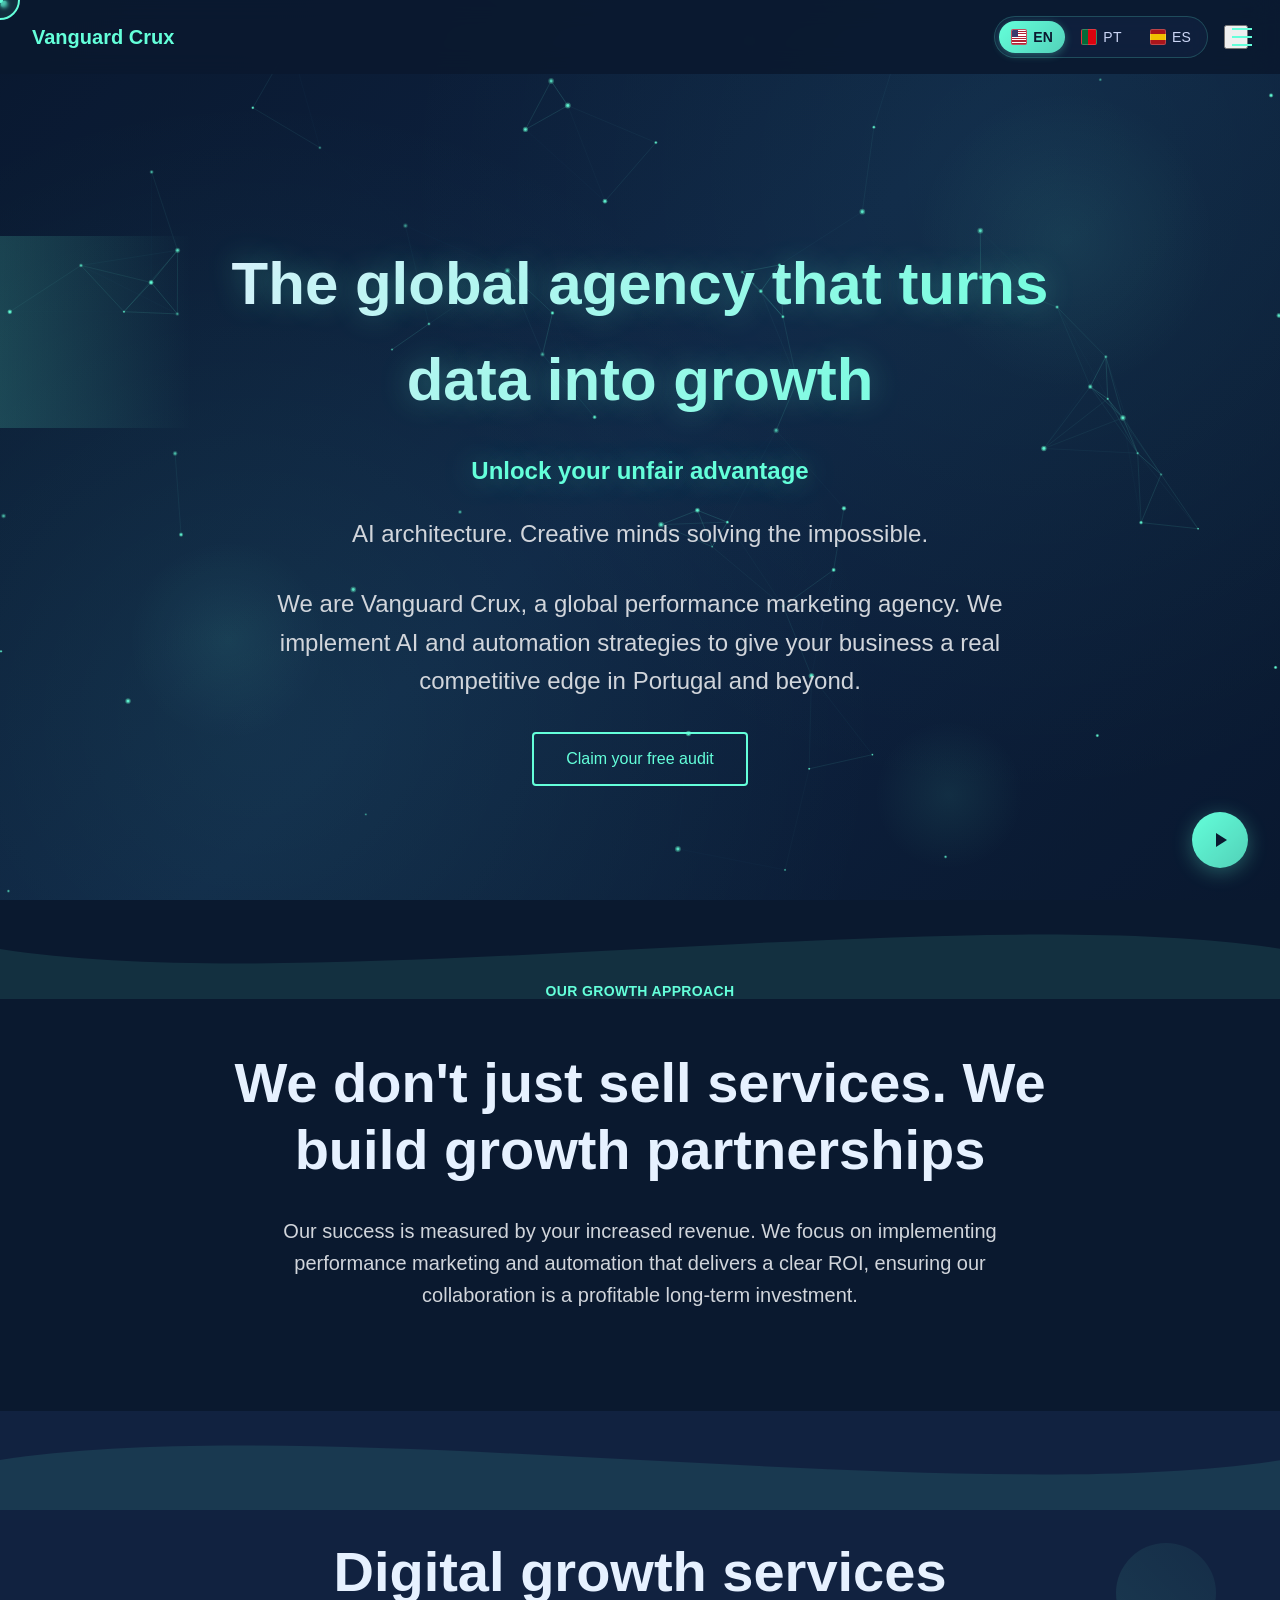
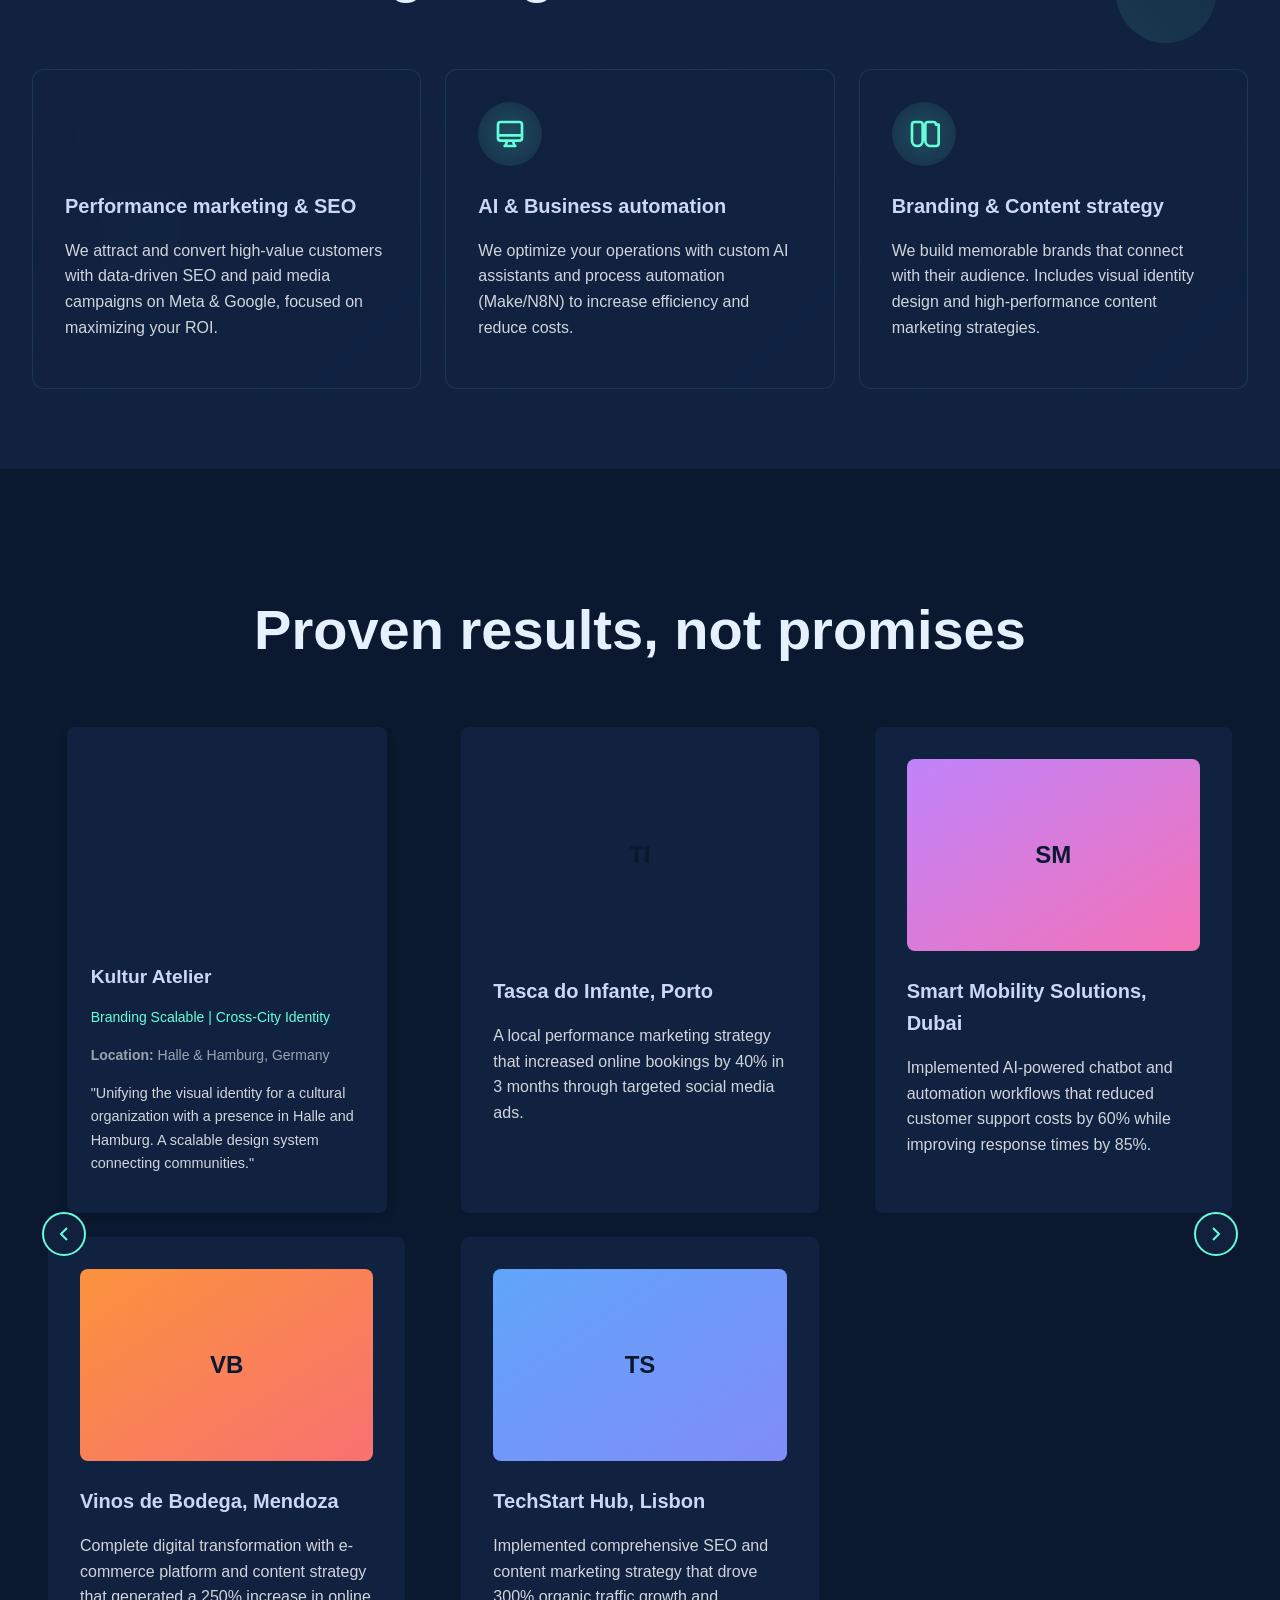
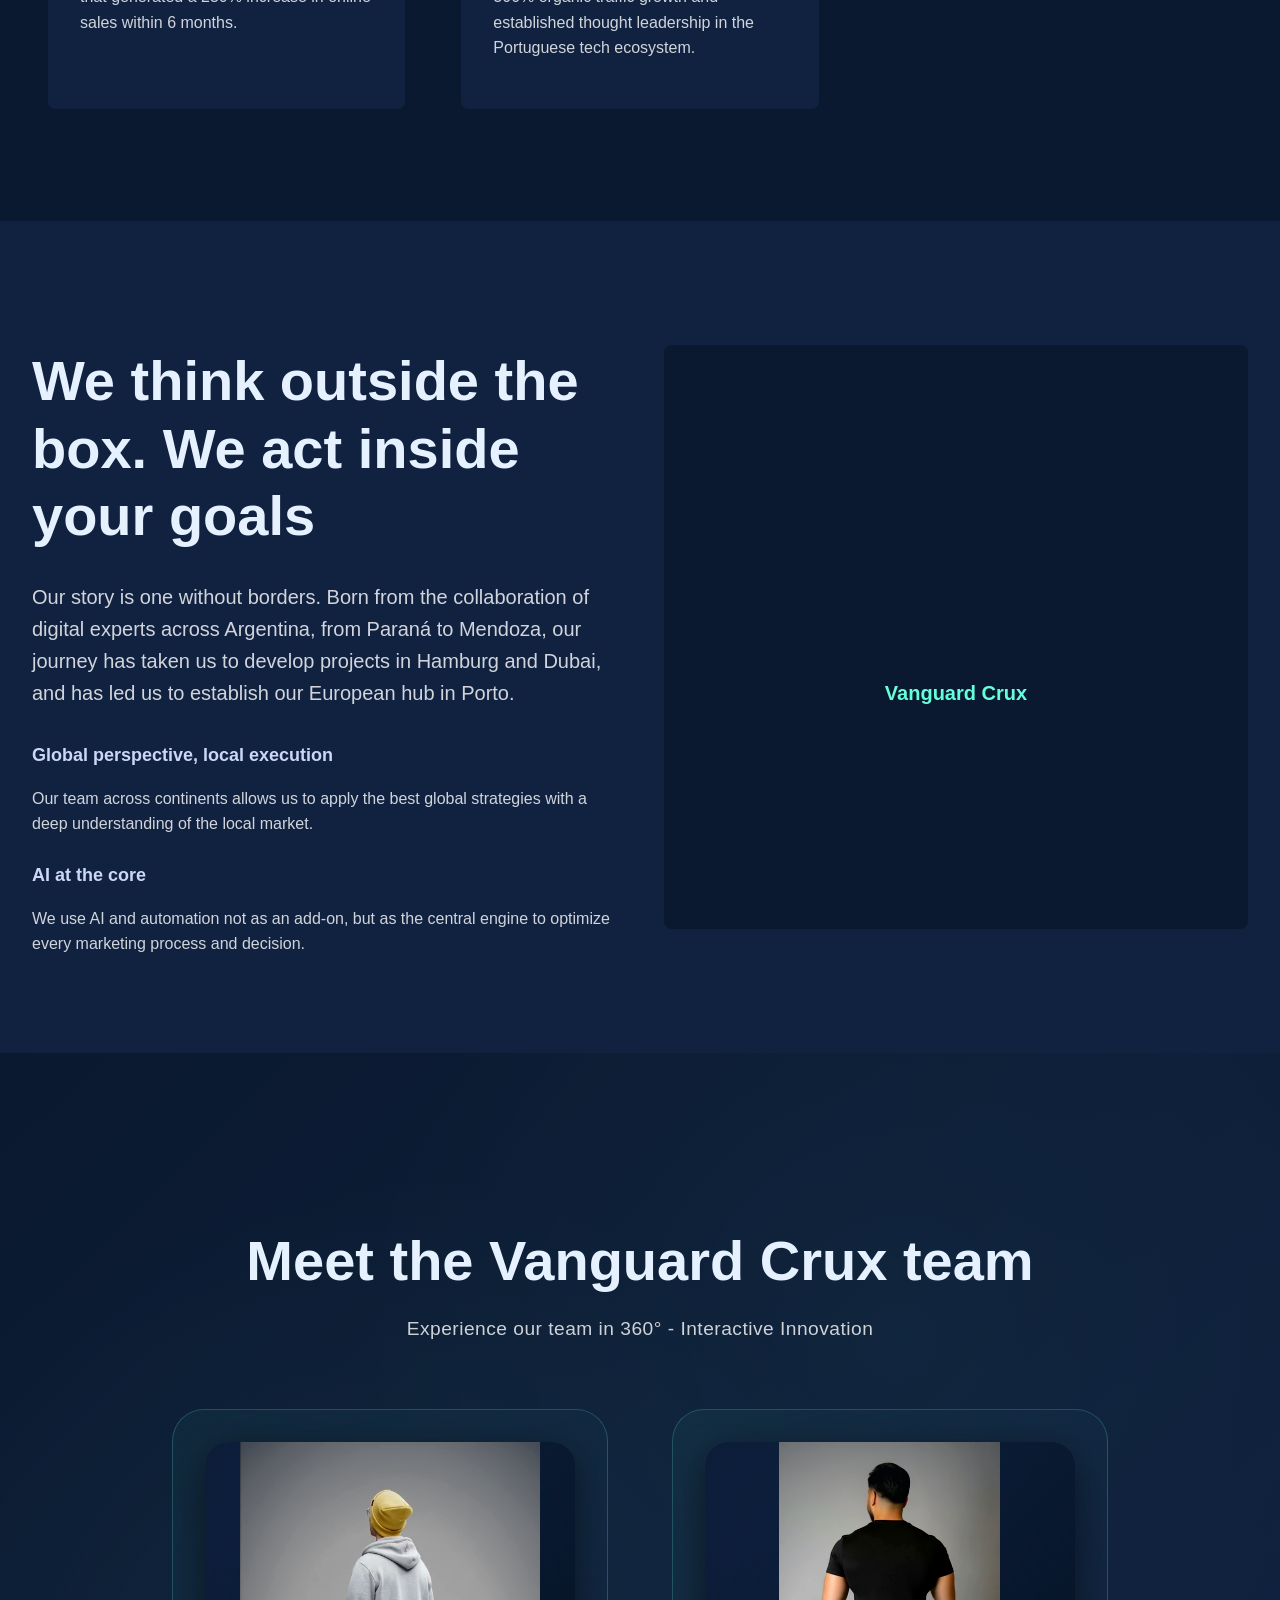
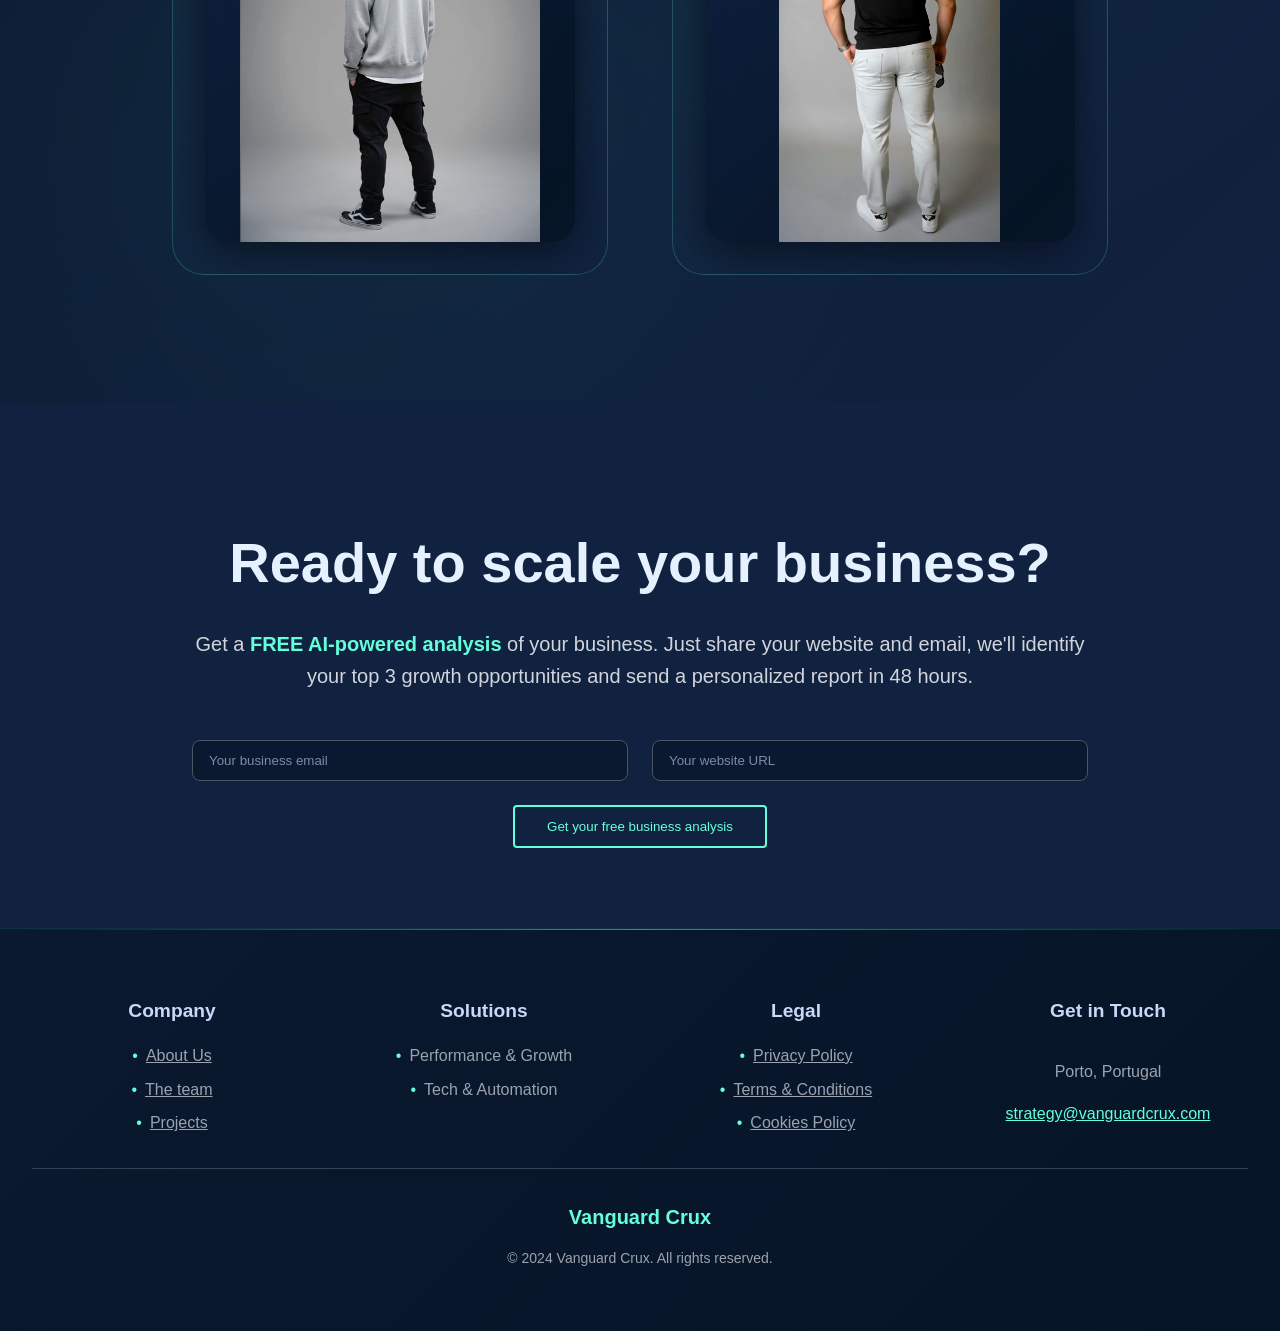
==== commit 46924a65: "Add files via upload" ====
--- a/VanguardCrux-main/index.html
+++ b/VanguardCrux-main/index.html
@@ -3,7 +3,7 @@
 <head>
     <meta charset="UTF-8">
     <meta name="viewport" content="width=device-width, initial-scale=1.0">
-    <title data-lang="metaTitle">Vanguard Crux | AI & Automation Marketing Agency in Porto</title>
+    <title data-lang="metaTitle">Vanguard Crux | AI & Automation marketing agency in Porto</title>
     <meta name="description" data-lang="metaDescription" content="Vanguard Crux is a digital growth agency in Porto, Portugal, specializing in AI marketing, business process automation, and performance strategies to scale your revenue.">
     <meta name="keywords" data-lang="metaKeywords" content="digital agency porto, ai marketing, business automation, performance marketing, growth agency portugal, marketing automation, digital strategy, seo agency">
     
@@ -83,11 +83,11 @@
                 
                 <!-- Navigation Links -->
                 <nav class="mobile-nav-links">
-                    <a href="#philosophy" class="menu-link" data-lang="navPhilosophy">Our Approach</a>
+                    <a href="#philosophy" class="menu-link" data-lang="navPhilosophy">Our approach</a>
                     <a href="#solutions" class="menu-link" data-lang="navSolutions">Services</a>
                     <a href="#case-studies" class="menu-link" data-lang="navCaseStudies">Projects</a>
                     <a href="#about" class="menu-link" data-lang="navAbout">About Us</a>
-                    <a href="#team" class="menu-link" data-lang="navTeam">The Team</a>
+                    <a href="#team" class="menu-link" data-lang="navTeam">The team</a>
                     <a href="#contact" class="menu-link" data-lang="navContact">Contact</a>
                 </nav>
                 
@@ -116,24 +116,24 @@
         
         <div class="hero-content max-w-4xl mx-auto text-center">
             <h1 class="hero-title font-display font-bold text-4xl sm:text-5xl lg:text-6xl mb-6" data-lang="heroTitle">
-                The <span class="text-accent" data-pulse="true">Global Agency</span> that Turns <span class="text-accent" data-pulse="true">Data</span> into Growth.
+                The <span class="text-accent" data-pulse="true">global agency</span> that turns <span class="text-accent" data-pulse="true">data</span> into growth
             </h1>
             
             <!-- Slogan -->
             <h2 class="hero-slogan font-display font-bold text-3xl sm:text-4xl lg:text-5xl mb-4 text-accent" data-lang="heroSlogan">
-                Unlock Your Unfair Advantage.
+                Unlock your unfair advantage
             </h2>
             
             <!-- Tagline -->
             <p class="hero-tagline text-xl sm:text-2xl mb-8 text-gray-300" data-lang="heroTagline">
-                AI Architecture. Creative Minds Solving the Impossible.
+                AI architecture. Creative minds solving the impossible.
             </p>
             
             <p class="hero-subtitle text-xl sm:text-2xl mb-8 max-w-3xl mx-auto text-gray-300" data-lang="heroSubtitle">
                 We are Vanguard Crux, a global performance marketing agency. We implement AI and automation strategies to give your business a real competitive edge in Portugal and beyond.
             </p>
             <a href="#contact" class="btn-primary hero-cta inline-block magnetic-element" data-lang="heroCTA">
-                Claim My Free Audit
+                Claim your free audit
             </a>
         </div>
     </section>
@@ -149,7 +149,7 @@
         
         <div class="max-w-4xl mx-auto text-center relative z-10">
             <div class="text-accent text-sm font-semibold tracking-wide uppercase mb-4" data-lang="philosophyTag">
-                Our Growth Approach
+                Our growth approach
             </div>
             <h2 class="section-title mb-8" data-lang="philosophyTitle">
                 We don't just sell services. We build growth partnerships.
@@ -171,7 +171,7 @@
         
         <div class="max-w-7xl mx-auto relative z-10">
             <h2 class="section-title text-center mb-16" data-lang="solutionsTitle">
-                Digital Growth Services
+                Digital growth services
             </h2>
             <div class="grid md:grid-cols-3 gap-8">
                 <!-- Service 1 -->
@@ -182,7 +182,7 @@
                         </svg>
                     </div>
                     <div class="service-content">
-                        <h3 class="font-display font-bold text-xl mb-4" data-lang="sol1Title">Performance Marketing & SEO</h3>
+                        <h3 class="font-display font-bold text-xl mb-4" data-lang="sol1Title">Performance marketing & SEO</h3>
                         <p class="text-gray-300" data-lang="sol1Desc">We attract and convert high-value customers with data-driven SEO and paid media campaigns on Meta & Google, focused on maximizing your ROI.</p>
                     </div>
                 </div>
@@ -195,7 +195,7 @@
                         </svg>
                     </div>
                     <div class="service-content">
-                        <h3 class="font-display font-bold text-xl mb-4" data-lang="sol2Title">AI & Business Automation</h3>
+                        <h3 class="font-display font-bold text-xl mb-4" data-lang="sol2Title">AI & Business automation</h3>
                         <p class="text-gray-300" data-lang="sol2Desc">We optimize your operations with custom AI assistants and process automation (Make/N8N) to increase efficiency and reduce costs.</p>
                     </div>
                 </div>
@@ -208,7 +208,7 @@
                         </svg>
                     </div>
                     <div class="service-content">
-                        <h3 class="font-display font-bold text-xl mb-4" data-lang="sol3Title">Branding & Content Strategy</h3>
+                        <h3 class="font-display font-bold text-xl mb-4" data-lang="sol3Title">Branding & Content strategy</h3>
                         <p class="text-gray-300" data-lang="sol3Desc">We build memorable brands that connect with their audience. Includes visual identity design and high-performance content marketing strategies.</p>
                     </div>
                 </div>
@@ -220,73 +220,82 @@
         <div class="geometric-shape square animate-spin-slow" style="bottom: 30%; left: 8%;"></div>
     </section>
 
-    <!-- Case Studies Section -->
-    <section id="case-studies" class="py-20 px-4 sm:px-6 lg:px-8">
-        <div class="max-w-7xl mx-auto">
-            <h2 class="section-title text-center mb-16" data-lang="caseStudiesTitle" data-aos="fade-up">
-                Proven Results, Not Promises.
-            </h2>
-            <div class="swiper project-swiper">
-                <div class="swiper-wrapper">
-                    <!-- Case Study 1 -->
-                    <div class="swiper-slide">
-                        <div class="bg-light-navy p-8 rounded-lg h-full">
-                            <div class="h-48 bg-gradient-to-br from-accent to-blue-400 rounded-lg mb-6 flex items-center justify-center">
-                                <span class="text-dark font-display font-bold text-2xl">KA</span>
+   <!-- Case Studies Section -->
+<section id="case-studies" class="py-20 px-4 sm:px-6 lg:px-8">
+    <div class="max-w-7xl mx-auto">
+        <h2 class="section-title text-center mb-16" data-lang="caseStudiesTitle" data-aos="fade-up">
+            Proven results, not promises.
+        </h2>
+        <div class="swiper project-swiper">
+            <div class="swiper-wrapper">
+                <!-- Case Study 1 -->
+                <div class="swiper-slide">
+                    <div class="preview-card bg-light-navy p-6 rounded-lg shadow-md hover:shadow-lg transition-shadow">
+                        <!-- Portada: Imagen -->
+                        <div class="preview-card-cover h-48 bg-cover bg-center rounded-t-md" style="background-image: url('assets/images/projects/kultur.jpg');"></div>
+                        
+                        <!-- Contenido: Información del Proyecto -->
+                        <div class="preview-card-content pt-4">
+                            <h3 class="font-display text-xl font-bold mb-2">Kultur Atelier</h3>
+                            <div class="text-sm text-accent mb-4">Branding Scalable | Cross-City Identity</div>
+                            <div class="text-sm text-gray-400 mb-4">
+                                <strong>Location:</strong> Halle & Hamburg, Germany
                             </div>
-                            <h3 class="font-display font-bold text-xl mb-4" data-lang="case1Title">Kultur Atelier, Hamburg</h3>
-                            <p class="text-gray-300" data-lang="case1Desc">Developed a cohesive graphic identity to boost the visibility of their cultural events, increasing community engagement through strategic branding.</p>
-                        </div>
-                    </div>
-                    
-                    <!-- Case Study 2 -->
-                    <div class="swiper-slide">
-                        <div class="bg-light-navy p-8 rounded-lg h-full">
-                            <div class="h-48 bg-gradient-to-br from-green-400 to-accent rounded-lg mb-6 flex items-center justify-center">
-                                <span class="text-dark font-display font-bold text-2xl">TI</span>
-                            </div>
-                            <h3 class="font-display font-bold text-xl mb-4" data-lang="case2Title">Tasca do Infante, Porto</h3>
-                            <p class="text-gray-300" data-lang="case2Desc">A local performance marketing strategy that increased online bookings by 40% in 3 months through targeted social media ads.</p>
-                        </div>
-                    </div>
-                    
-                    <!-- Case Study 3 -->
-                    <div class="swiper-slide">
-                        <div class="bg-light-navy p-8 rounded-lg h-full">
-                            <div class="h-48 bg-gradient-to-br from-purple-400 to-pink-400 rounded-lg mb-6 flex items-center justify-center">
-                                <span class="text-dark font-display font-bold text-2xl">SM</span>
-                            </div>
-                            <h3 class="font-display font-bold text-xl mb-4" data-lang="case3Title">Smart Mobility Solutions, Dubai</h3>
-                            <p class="text-gray-300" data-lang="case3Desc">Implemented AI-powered chatbot and automation workflows that reduced customer support costs by 60% while improving response times by 85%.</p>
-                        </div>
-                    </div>
-                    
-                    <!-- Case Study 4 -->
-                    <div class="swiper-slide">
-                        <div class="bg-light-navy p-8 rounded-lg h-full">
-                            <div class="h-48 bg-gradient-to-br from-orange-400 to-red-400 rounded-lg mb-6 flex items-center justify-center">
-                                <span class="text-dark font-display font-bold text-2xl">VB</span>
-                            </div>
-                            <h3 class="font-display font-bold text-xl mb-4" data-lang="case4Title">Vinos de Bodega, Mendoza</h3>
-                            <p class="text-gray-300" data-lang="case4Desc">Complete digital transformation with e-commerce platform and content strategy that generated a 250% increase in online sales within 6 months.</p>
-                        </div>
-                    </div>
-                    
-                    <!-- Case Study 5 -->
-                    <div class="swiper-slide">
-                        <div class="bg-light-navy p-8 rounded-lg h-full">
-                            <div class="h-48 bg-gradient-to-br from-blue-400 to-indigo-400 rounded-lg mb-6 flex items-center justify-center">
-                                <span class="text-dark font-display font-bold text-2xl">TS</span>
-                            </div>
-                            <h3 class="font-display font-bold text-xl mb-4" data-lang="case5Title">TechStart Hub, Lisbon</h3>
-                            <p class="text-gray-300" data-lang="case5Desc">Implemented comprehensive SEO and content marketing strategy that drove 300% organic traffic growth and established thought leadership in the Portuguese tech ecosystem.</p>
-                        </div>
-                    </div>
-                </div>
-                <div class="swiper-pagination mt-8"></div>
-            </div>
-        </div>
-    </section>
+                            <p class="text-sm text-gray-300">
+                                "Unifying the visual identity for a cultural organization with a presence in Halle and Hamburg. A scalable design system connecting communities."
+                            </p>
+                        </div>
+                    </div>
+                </div>
+                
+                <!-- Case Study 2 -->
+                <div class="swiper-slide">
+                    <div class="bg-light-navy p-8 rounded-lg h-full">
+                        <div class="h-48 bg-gradient-to-br from-green-400 to-accent rounded-lg mb-6 flex items-center justify-center">
+                            <span class="text-dark font-display font-bold text-2xl">TI</span>
+                        </div>
+                        <h3 class="font-display font-bold text-xl mb-4" data-lang="case2Title">Tasca do Infante, Porto</h3>
+                        <p class="text-gray-300" data-lang="case2Desc">A local performance marketing strategy that increased online bookings by 40% in 3 months through targeted social media ads.</p>
+                    </div>
+                </div>
+                
+                <!-- Case Study 3 -->
+                <div class="swiper-slide">
+                    <div class="bg-light-navy p-8 rounded-lg h-full">
+                        <div class="h-48 bg-gradient-to-br from-purple-400 to-pink-400 rounded-lg mb-6 flex items-center justify-center">
+                            <span class="text-dark font-display font-bold text-2xl">SM</span>
+                        </div>
+                        <h3 class="font-display font-bold text-xl mb-4" data-lang="case3Title">Smart Mobility Solutions, Dubai</h3>
+                        <p class="text-gray-300" data-lang="case3Desc">Implemented AI-powered chatbot and automation workflows that reduced customer support costs by 60% while improving response times by 85%.</p>
+                    </div>
+                </div>
+                
+                <!-- Case Study 4 -->
+                <div class="swiper-slide">
+                    <div class="bg-light-navy p-8 rounded-lg h-full">
+                        <div class="h-48 bg-gradient-to-br from-orange-400 to-red-400 rounded-lg mb-6 flex items-center justify-center">
+                            <span class="text-dark font-display font-bold text-2xl">VB</span>
+                        </div>
+                        <h3 class="font-display font-bold text-xl mb-4" data-lang="case4Title">Vinos de Bodega, Mendoza</h3>
+                        <p class="text-gray-300" data-lang="case4Desc">Complete digital transformation with e-commerce platform and content strategy that generated a 250% increase in online sales within 6 months.</p>
+                    </div>
+                </div>
+                
+                <!-- Case Study 5 -->
+                <div class="swiper-slide">
+                    <div class="bg-light-navy p-8 rounded-lg h-full">
+                        <div class="h-48 bg-gradient-to-br from-blue-400 to-indigo-400 rounded-lg mb-6 flex items-center justify-center">
+                            <span class="text-dark font-display font-bold text-2xl">TS</span>
+                        </div>
+                        <h3 class="font-display font-bold text-xl mb-4" data-lang="case5Title">TechStart Hub, Lisbon</h3>
+                        <p class="text-gray-300" data-lang="case5Desc">Implemented comprehensive SEO and content marketing strategy that drove 300% organic traffic growth and established thought leadership in the Portuguese tech ecosystem.</p>
+                    </div>
+                </div>
+            </div>
+            <div class="swiper-pagination mt-8"></div>
+        </div>
+    </div>
+</section>
 
     <!-- About Section -->
     <section id="about" class="py-20 px-4 sm:px-6 lg:px-8 bg-light-navy">
@@ -301,11 +310,11 @@
                     </p>
                     <div class="space-y-6">
                         <div>
-                            <h3 class="font-display font-bold text-lg mb-2" data-lang="aboutPillar1Title">Global Perspective, Local Execution</h3>
+                            <h3 class="font-display font-bold text-lg mb-2" data-lang="aboutPillar1Title">Global perspective, local execution</h3>
                             <p class="text-gray-300" data-lang="aboutPillar1Desc">Our team across continents allows us to apply the best global strategies with a deep understanding of the local market.</p>
                         </div>
                         <div>
-                            <h3 class="font-display font-bold text-lg mb-2" data-lang="aboutPillar2Title">AI at the Core</h3>
+                            <h3 class="font-display font-bold text-lg mb-2" data-lang="aboutPillar2Title">AI at the core</h3>
                             <p class="text-gray-300" data-lang="aboutPillar2Desc">We use AI and automation not as an add-on, but as the central engine to optimize every marketing process and decision.</p>
                         </div>
                     </div>
@@ -329,7 +338,7 @@
 <!-- Team Section - 360° Interactive Team Videos -->
     <section class="helix-team-360" id="team">
         <div class="container">
-            <h2 class="section-title" data-lang="teamTitle">Meet the Vanguard Crux Team</h2>
+            <h2 class="section-title" data-lang="teamTitle">Meet the Vanguard Crux team</h2>
             <p class="section-subtitle" data-lang="teamSubtitle">Experience our team in 360° - Interactive Innovation</p>
             
             <div class="team-360-grid">
@@ -396,18 +405,18 @@
                     Ready to scale your business?
                 </h2>
                 <p class="text-xl text-gray-300" data-lang="contactSubtitle" data-aos="fade-up" data-aos-delay="200">
-                    Get a <strong class="text-accent">FREE AI-powered analysis</strong> of your business. Just share your website and email - we'll identify your top 3 growth opportunities and send a personalized report in 48 hours.
+                    Get a <strong class="text-accent">FREE AI-powered analysis</strong> of your business. Just share your website and email, we'll identify your top 3 growth opportunities and send a personalized report in 48 hours.
                 </p>
             </div>
             
             <form class="space-y-6" data-aos="fade-up" data-aos-delay="400">
                 <div class="grid md:grid-cols-2 gap-6">
-                    <input type="email" data-lang-placeholder="contactEmailPlaceholder" placeholder="Your Business Email" class="w-full px-4 py-3 bg-dark border border-gray-600 rounded-lg focus:border-accent focus:outline-none" required>
-                    <input type="url" data-lang-placeholder="contactUrlPlaceholder" placeholder="Your Website URL" class="w-full px-4 py-3 bg-dark border border-gray-600 rounded-lg focus:border-accent focus:outline-none" required>
+                    <input type="email" data-lang-placeholder="contactEmailPlaceholder" placeholder="Your business email" class="w-full px-4 py-3 bg-dark border border-gray-600 rounded-lg focus:border-accent focus:outline-none" required>
+                    <input type="url" data-lang-placeholder="contactUrlPlaceholder" placeholder="Your website URL" class="w-full px-4 py-3 bg-dark border border-gray-600 rounded-lg focus:border-accent focus:outline-none" required>
                 </div>
                 <div class="text-center">
                     <button type="submit" class="btn-primary" data-lang="contactButton">
-                        Get My Free Business Analysis
+                        Get your free business analysis
                     </button>
                 </div>
             </form>
@@ -416,53 +425,55 @@
 
     <!-- Footer -->
     <footer class="py-12 px-4 sm:px-6 lg:px-8 bg-dark">
-        <div class="max-w-7xl mx-auto">
-            <div class="grid md:grid-cols-4 gap-8">
-                <!-- Company -->
-                <div>
-                    <h3 class="font-display font-bold text-lg mb-4" data-lang="footerCompany">Company</h3>
-                    <ul class="space-y-2">
-                        <li><a href="#about" class="text-gray-400 hover:text-accent transition-colors" data-lang="navAbout">About Us</a></li>
-                        <li><a href="#team" class="text-gray-400 hover:text-accent transition-colors" data-lang="navTeam">The Team</a></li>
-                        <li><a href="#case-studies" class="text-gray-400 hover:text-accent transition-colors" data-lang="navCaseStudies">Projects</a></li>
-                    </ul>
-                </div>
-                
-                <!-- Solutions -->
-                <div>
-                    <h3 class="font-display font-bold text-lg mb-4" data-lang="footerSolutions">Solutions</h3>
-                    <ul class="space-y-2">
-                        <li><span class="text-gray-400" data-lang="sol1TitleFoot">Performance & Growth</span></li>
-                        <li><span class="text-gray-400" data-lang="sol2TitleFoot">Tech & Automation</span></li>
-                    </ul>
-                </div>
-                
-                <!-- Legal -->
-                <div>
-                    <h3 class="font-display font-bold text-lg mb-4" data-lang="footerLegal">Legal</h3>
-                    <ul class="space-y-2">
-                       <li><a href="#" class="text-gray-400 hover:text-accent transition-colors legal-link" data-page="privacy-policy" data-lang="footerPrivacy">Privacy Policy</a></li>
-<li><a href="#" class="text-gray-400 hover:text-accent transition-colors legal-link" data-page="terms" data-lang="footerTerms">Terms & Conditions</a></li>
-<li><a href="#" class="text-gray-400 hover:text-accent transition-colors legal-link" data-page="cookies" data-lang="footerCookies">Cookies Policy</a></li>
-                    </ul>
-                </div>
-                
-                <!-- Contact -->
-                <div>
-                    <h3 class="font-display font-bold text-lg mb-4" data-lang="footerContact">Get in Touch</h3>
-                    <div class="space-y-2">
-                        <p class="text-gray-400">Porto, Portugal</p>
-                        <a href="mailto:strategy@vanguardcrux.com" class="text-accent hover:text-lightest transition-colors">strategy@vanguardcrux.com</a>
-                    </div>
-                </div>
-            </div>
-            
-            <div class="border-t border-gray-700 mt-8 pt-8 text-center">
-                <div class="font-display font-bold text-xl text-accent mb-2">Vanguard Crux</div>
-                <p class="text-gray-400 text-sm">© 2024 Vanguard Crux. All rights reserved.</p>
-            </div>
-        </div>
-    </footer>
+    <div class="max-w-7xl mx-auto">
+        <!-- Contenedor Principal del Footer con Diseño Grid -->
+        <div class="grid grid-cols-2 md:grid-cols-4 gap-8 text-center">
+            <!-- Columna: Company -->
+            <div class="footer-column">
+                <h3 class="font-display font-bold text-lg mb-4" data-lang="footerCompany">Company</h3>
+                <ul class="space-y-2">
+                    <li><a href="#about" class="text-gray-400 hover:text-accent transition-colors" data-lang="navAbout">About Us</a></li>
+                    <li><a href="#team" class="text-gray-400 hover:text-accent transition-colors" data-lang="navTeam">The Team</a></li>
+                    <li><a href="#case-studies" class="text-gray-400 hover:text-accent transition-colors" data-lang="navCaseStudies">Projects</a></li>
+                </ul>
+            </div>
+
+            <!-- Columna: Solutions -->
+            <div class="footer-column">
+                <h3 class="font-display font-bold text-lg mb-4" data-lang="footerSolutions">Solutions</h3>
+                <ul class="space-y-2">
+                    <li><span class="text-gray-400" data-lang="sol1TitleFoot">Performance & Growth</span></li>
+                    <li><span class="text-gray-400" data-lang="sol2TitleFoot">Tech & Automation</span></li>
+                </ul>
+            </div>
+
+            <!-- Columna: Legal -->
+            <div class="footer-column">
+                <h3 class="font-display font-bold text-lg mb-4" data-lang="footerLegal">Legal</h3>
+                <ul class="space-y-2">
+                    <li><a href="#" class="text-gray-400 hover:text-accent transition-colors legal-link" data-page="privacy-policy" data-lang="footerPrivacy">Privacy Policy</a></li>
+                    <li><a href="#" class="text-gray-400 hover:text-accent transition-colors legal-link" data-page="terms" data-lang="footerTerms">Terms & Conditions</a></li>
+                    <li><a href="#" class="text-gray-400 hover:text-accent transition-colors legal-link" data-page="cookies" data-lang="footerCookies">Cookies Policy</a></li>
+                </ul>
+            </div>
+
+            <!-- Columna: Contact -->
+            <div class="footer-column">
+                <h3 class="font-display font-bold text-lg mb-4" data-lang="footerContact">Get in Touch</h3>
+                <div class="space-y-2">
+                    <p class="text-gray-400">Porto, Portugal</p>
+                    <a href="mailto:strategy@vanguardcrux.com" class="text-accent hover:text-lightest transition-colors">strategy@vanguardcrux.com</a>
+                </div>
+            </div>
+        </div>
+
+        <!-- Texto de Copyright -->
+        <div class="border-t border-gray-700 mt-8 pt-8 text-center">
+            <div class="font-display font-bold text-xl text-accent mb-2">Vanguard Crux</div>
+            <p class="text-gray-400 text-sm">© 2024 Vanguard Crux. All rights reserved.</p>
+        </div>
+    </div>
+</footer>
 
     <script src="main.js"></script>
     <script src="assets/js/particle-system.js"></script>
--- a/VanguardCrux-main/styles.css
+++ b/VanguardCrux-main/styles.css
@@ -1126,3 +1126,77 @@
 @keyframes spin {
     to { transform: rotate(360deg); }
 }
+/* Contenedor principal del footer */
+.grid.md\:grid-cols-4 {
+    display: grid; /* Usamos diseño grid para asegurar distribución horizontal */
+    grid-template-columns: repeat(4, 1fr); /* Distribuir columnas uniformemente */
+    gap: 2rem; /* Espaciado entre columnas */
+    justify-content: center; /* Centra las columnas dentro del contenedor */
+    align-items: flex-start; /* Asegura que todo comience correctamente alineado */
+    text-align: center; /* Asegura que el contenido esté centrado dentro de cada columna */
+}
+
+/* Estilo para las columnas del footer */
+.footer-column {
+    display: flex; /* Cambiamos de block a flex */
+    flex-direction: column; /* Alineación vertical dentro de cada columna */
+    align-items: center; /* Centrar contenido horizontalmente */
+    text-align: center; /* Centrar el texto */
+}
+
+/* Listas ajustadas debajo de los títulos */
+.footer-column ul {
+    list-style: none; /* Eliminamos el estilo de los puntos */
+    padding: 0; /* Quitamos espacio interno */
+    margin: 0; /* Quitamos márgenes externos */
+}
+
+/* Opcional: Bullet personalizado */
+.footer-column ul li::before {
+    content: "•"; /* Usamos un punto como bullet personalizado */
+    color: var(--accent); /* Color del tema */
+    display: inline-block; /* Permite alineación con el texto */
+    margin-right: 0.5rem; /* Separación entre punto y texto */
+}
+
+/* Espaciado uniforme entre el título y la lista */
+.footer-column h3 {
+    margin-bottom: 1rem; /* Espaciado adecuado debajo del título */
+    font-size: 1.2rem; /* Aseguramos tamaño legible */
+}
+
+/* Enlaces dentro de las listas */
+.footer-column a {
+    margin: 0; /* Elimina cualquier desplazamiento no deseado */
+    padding: 0.25rem 0; /* Ajusta el espaciado interno */
+}
+/* Ajustar tamaño máximo y mínimo de las tarjetas */
+.preview-card {
+    width: 100%; /* Aseguramos que ocupe el espacio disponible en el grid */
+    max-width: 20rem; /* Limitar el ancho máximo de las tarjetas */
+    height: auto; /* Ajustar altura según el contenido */
+    padding: 1.5rem; /* Espaciado interno */
+    margin: 0 auto; /* Centra las tarjetas si no caben en un grid */
+    border-radius: 0.5rem; /* Bordes suavizados */
+    box-shadow: 0px 4px 10px rgba(0, 0, 0, 0.15); /* Sombra limpia */
+}
+
+/* Ajustar contenedor grid de tarjetas */
+.grid.md\:grid-cols-3, .swiper-wrapper {
+    display: grid; /* Usar diseño grid */
+    grid-template-columns: repeat(auto-fit, minmax(18rem, 1fr)); /* Ajustar tamaño proporcional */
+    gap: 1.5rem; /* Espaciado entre tarjetas */
+    justify-content: center; /* Centrar las tarjetas dentro del contenedor */
+}
+
+/* Ajustar elementos dentro de las tarjetas */
+.preview-card h3 {
+    font-size: 1.2rem; /* Reducir el tamaño de los títulos */
+    margin-bottom: 0.8rem; /* Espaciado adecuado */
+}
+
+.preview-card p {
+    font-size: 0.9rem; /* Texto compacto */
+    line-height: 1.6; /* Altura de línea cómoda para lectura */
+    color: #d1d5db; /* Ajustar tonalidad del texto */
+}
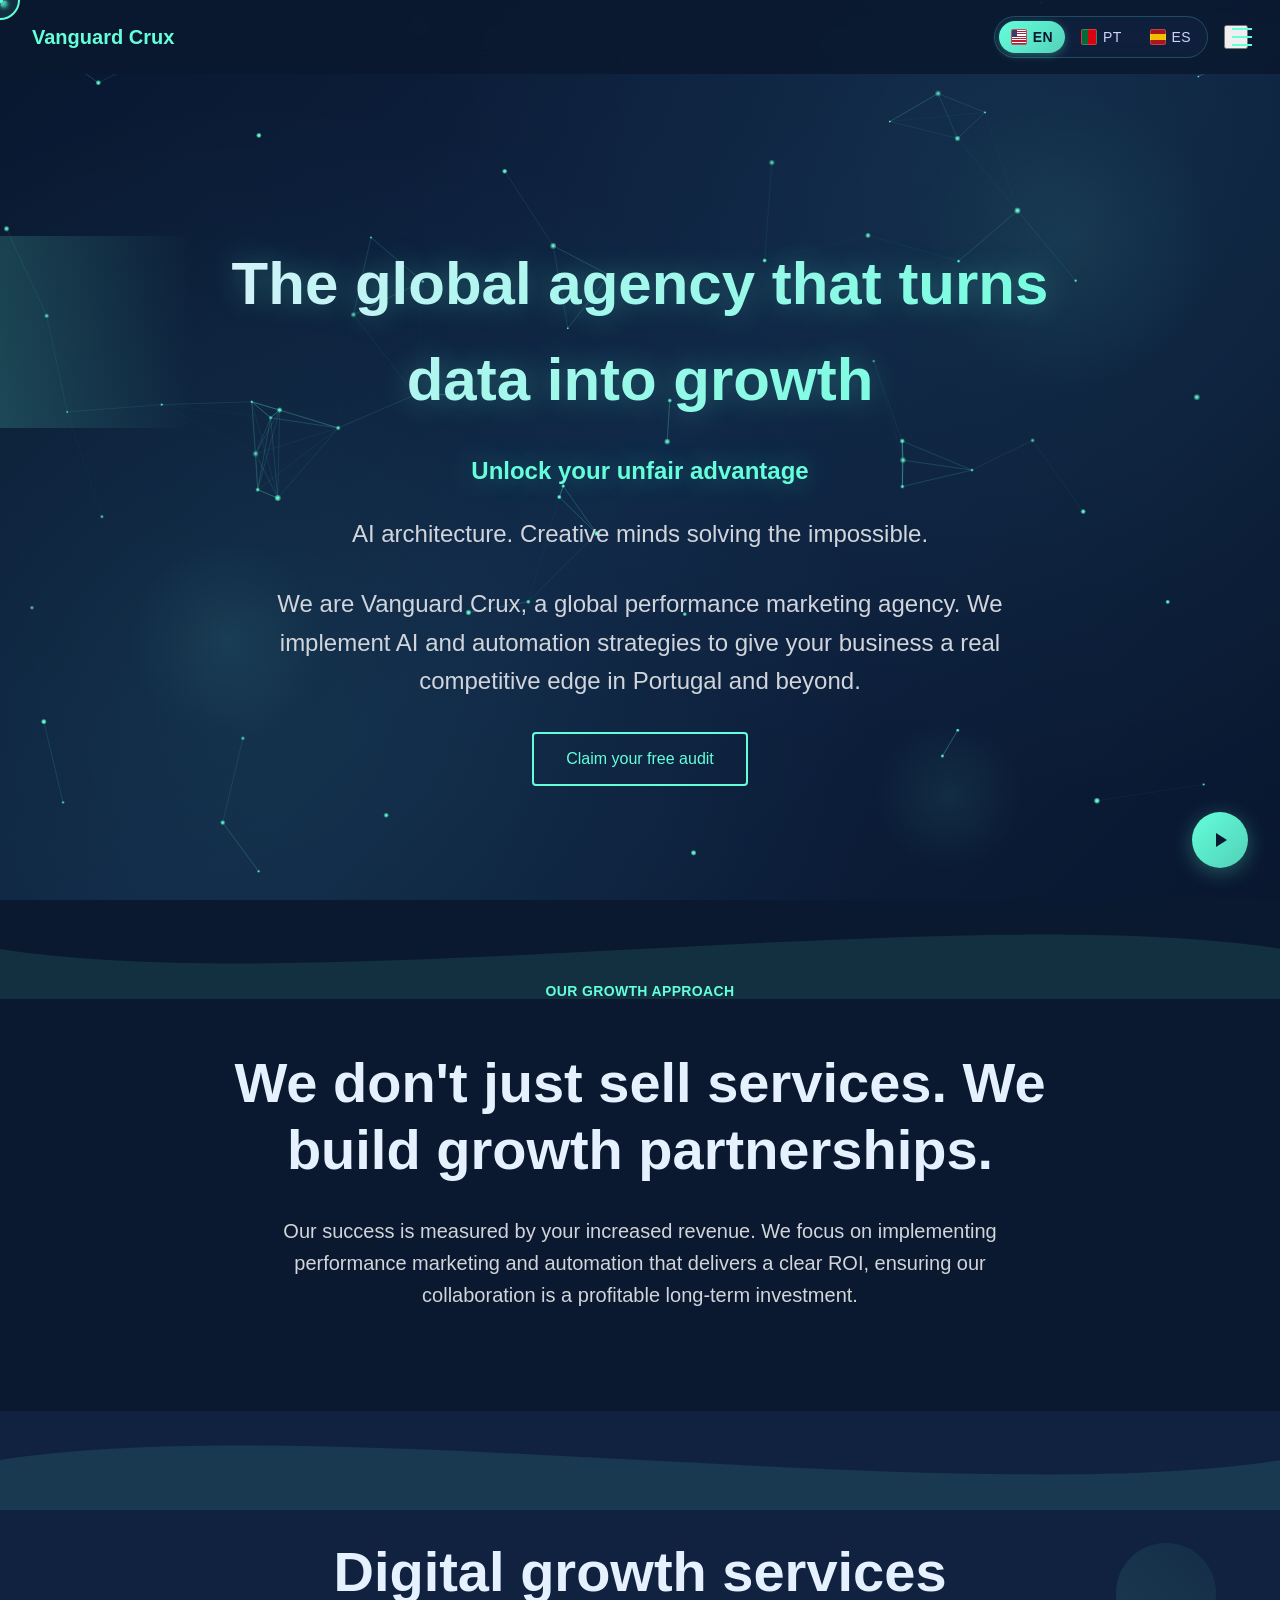
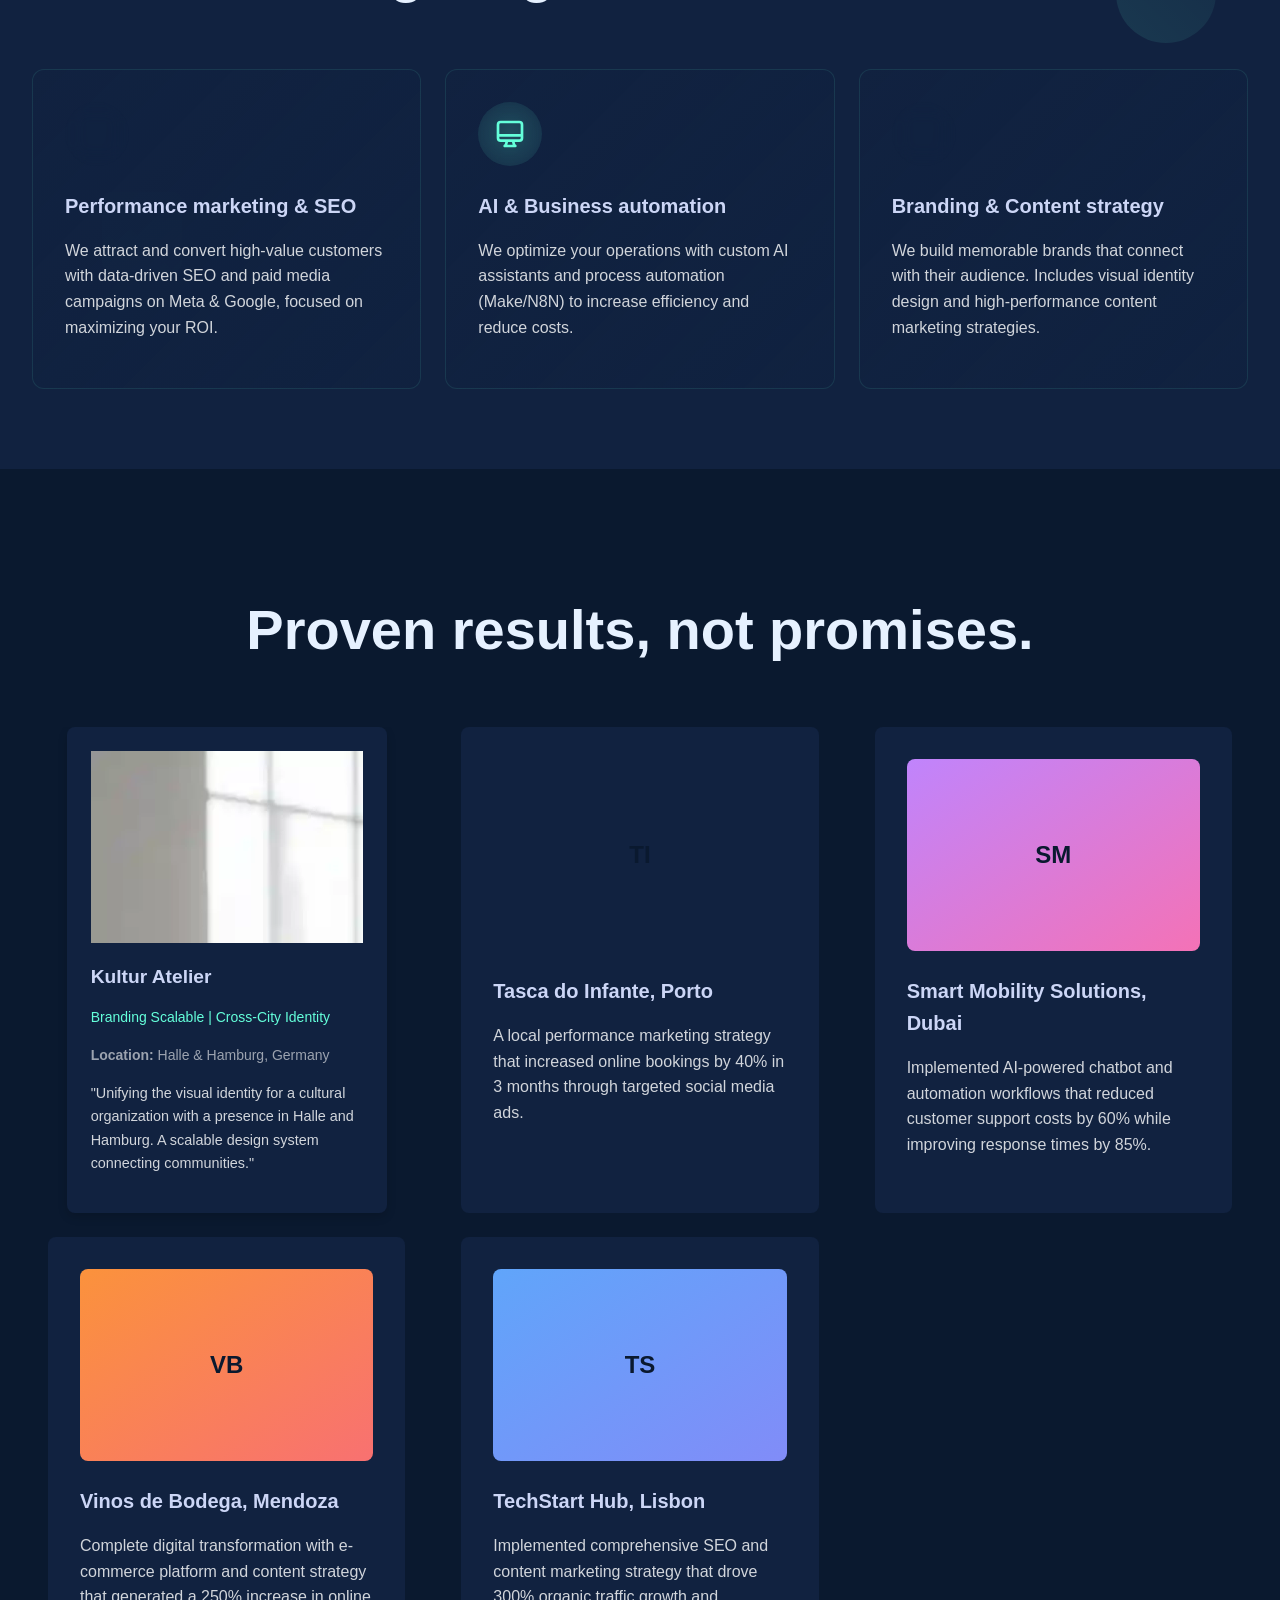
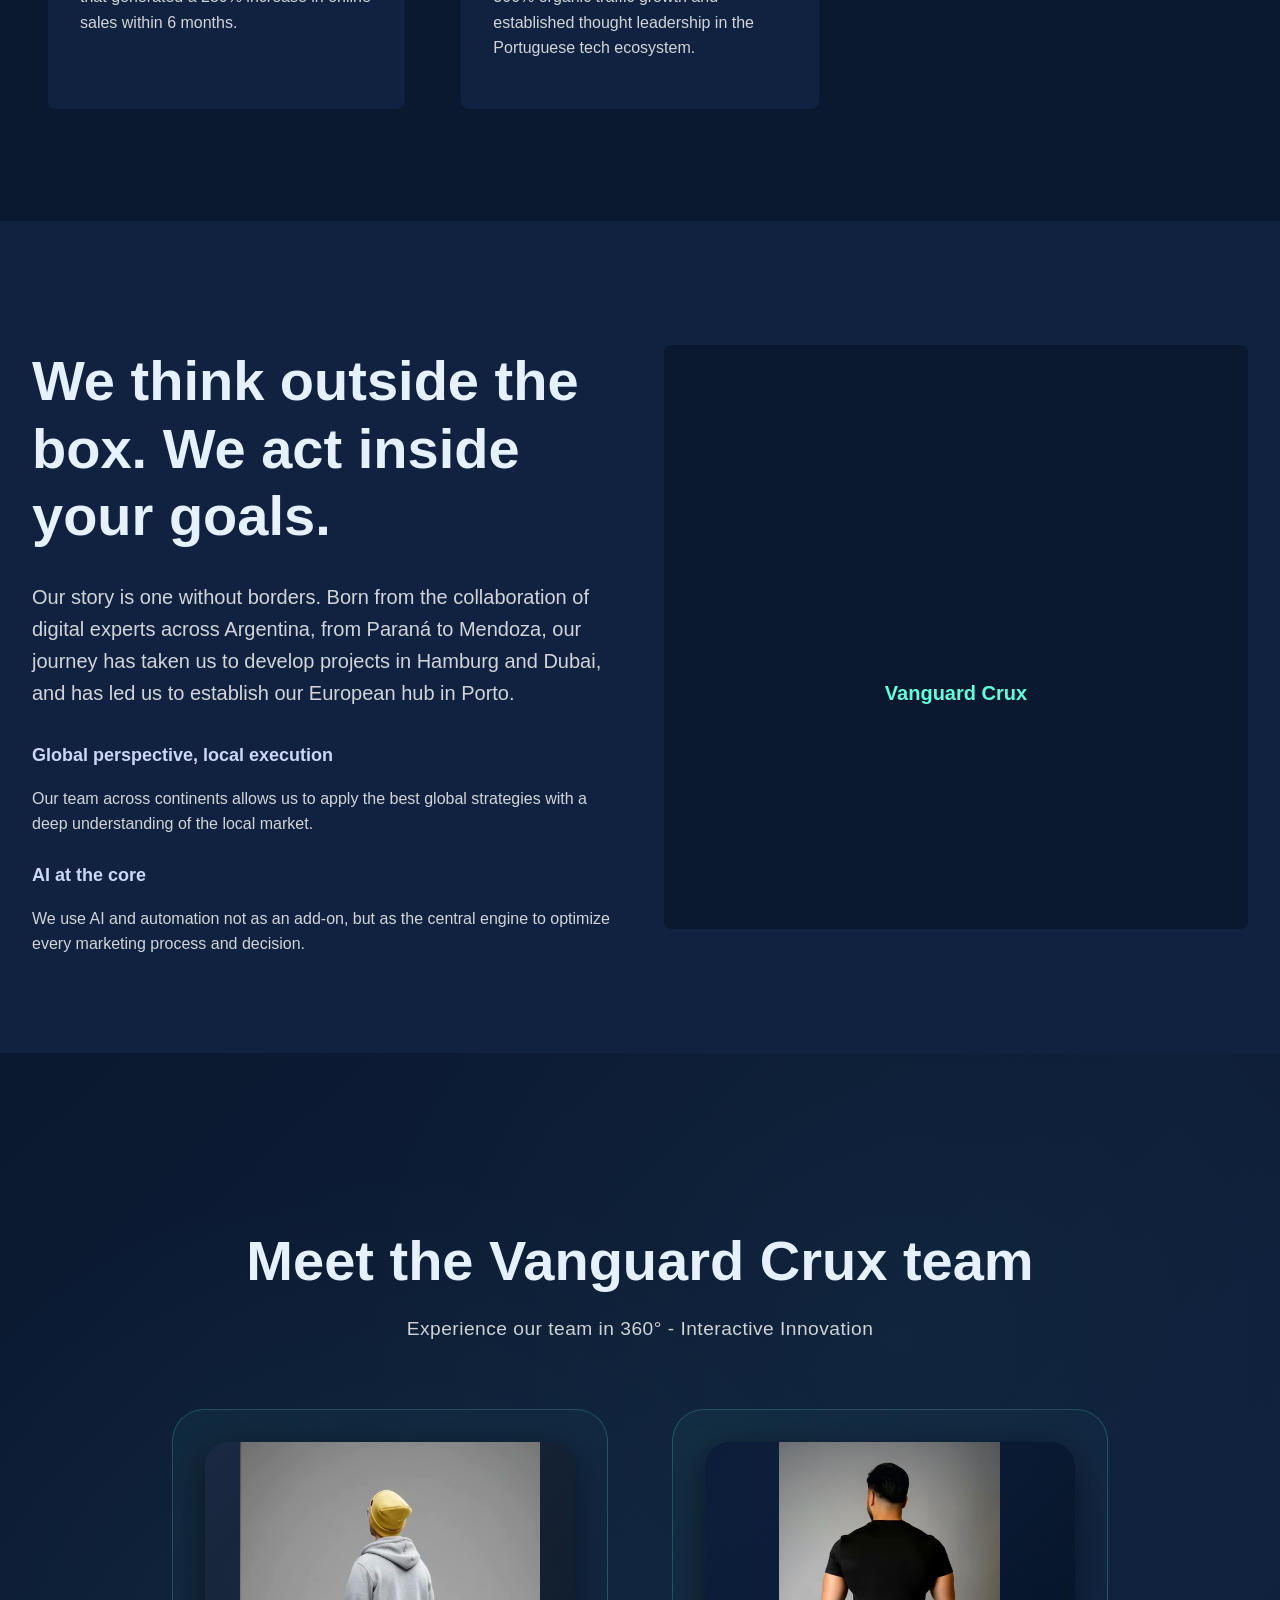
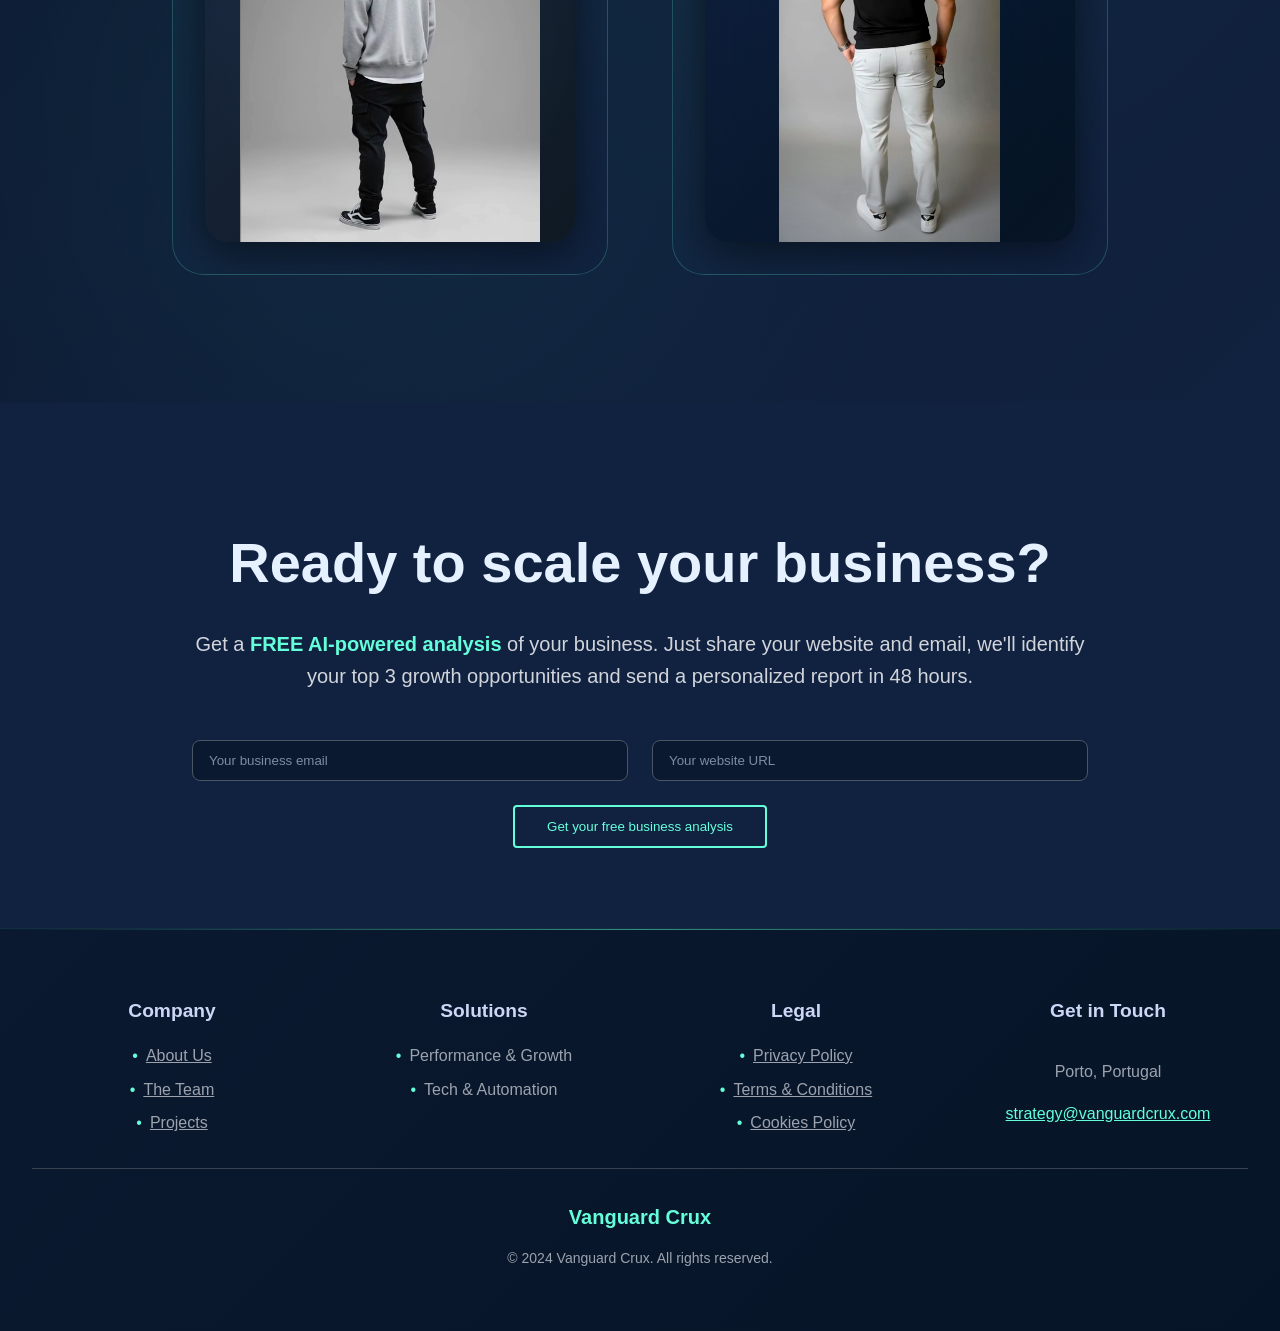
==== commit 53a81df3: "Fix carousel cards size and add Kultur Atelier translations and subpages Co-authored-by: thecamaleon" ====
--- a/VanguardCrux-main/index.html
+++ b/VanguardCrux-main/index.html
@@ -230,18 +230,18 @@
             <div class="swiper-wrapper">
                 <!-- Case Study 1 -->
                 <div class="swiper-slide">
-                    <div class="preview-card bg-light-navy p-6 rounded-lg shadow-md hover:shadow-lg transition-shadow">
+                    <div class="preview-card bg-light-navy p-6 rounded-lg shadow-md hover:shadow-lg transition-shadow cursor-pointer kultur-atelier-card">
                         <!-- Portada: Imagen -->
-                        <div class="preview-card-cover h-48 bg-cover bg-center rounded-t-md" style="background-image: url('assets/images/projects/kultur.jpg');"></div>
+                        <div class="preview-card-cover h-48 bg-cover bg-center rounded-t-md" style="background-image: url('assets/images/Kultur/1.webp');"></div>
                         
                         <!-- Contenido: Información del Proyecto -->
                         <div class="preview-card-content pt-4">
                             <h3 class="font-display text-xl font-bold mb-2">Kultur Atelier</h3>
-                            <div class="text-sm text-accent mb-4">Branding Scalable | Cross-City Identity</div>
+                            <div class="text-sm text-accent mb-4" data-lang="kulturSubtitle">Branding Scalable | Cross-City Identity</div>
                             <div class="text-sm text-gray-400 mb-4">
-                                <strong>Location:</strong> Halle & Hamburg, Germany
+                                <strong data-lang="kulturLocationLabel">Location:</strong> <span data-lang="kulturLocation">Halle & Hamburg, Germany</span>
                             </div>
-                            <p class="text-sm text-gray-300">
+                            <p class="text-sm text-gray-300" data-lang="kulturDesc">
                                 "Unifying the visual identity for a cultural organization with a presence in Halle and Hamburg. A scalable design system connecting communities."
                             </p>
                         </div>
--- a/VanguardCrux-main/styles.css
+++ b/VanguardCrux-main/styles.css
@@ -585,7 +585,7 @@
     padding: 0 1rem;
 }
 
-@media (min-width: 768px) {
+@media (min-width: 640px) {
     .swiper-slide {
         flex: 0 0 50%;
     }
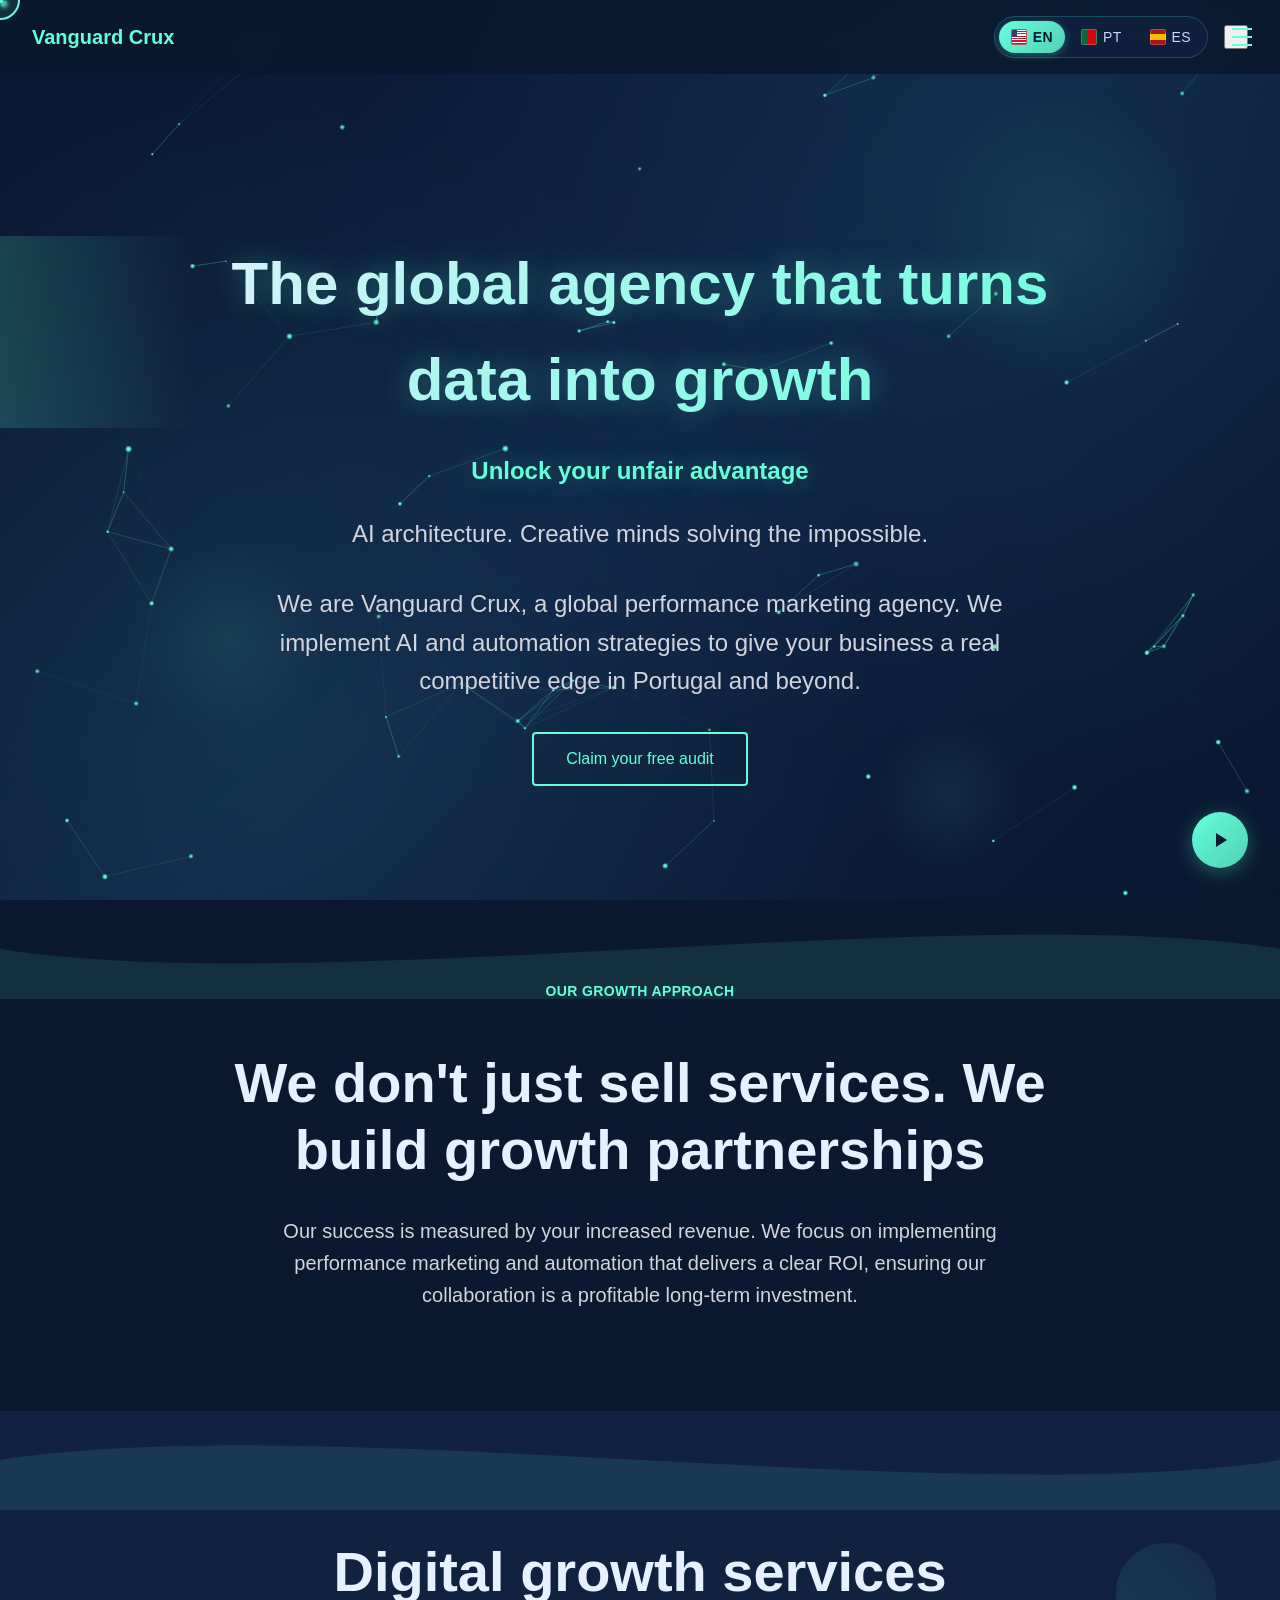
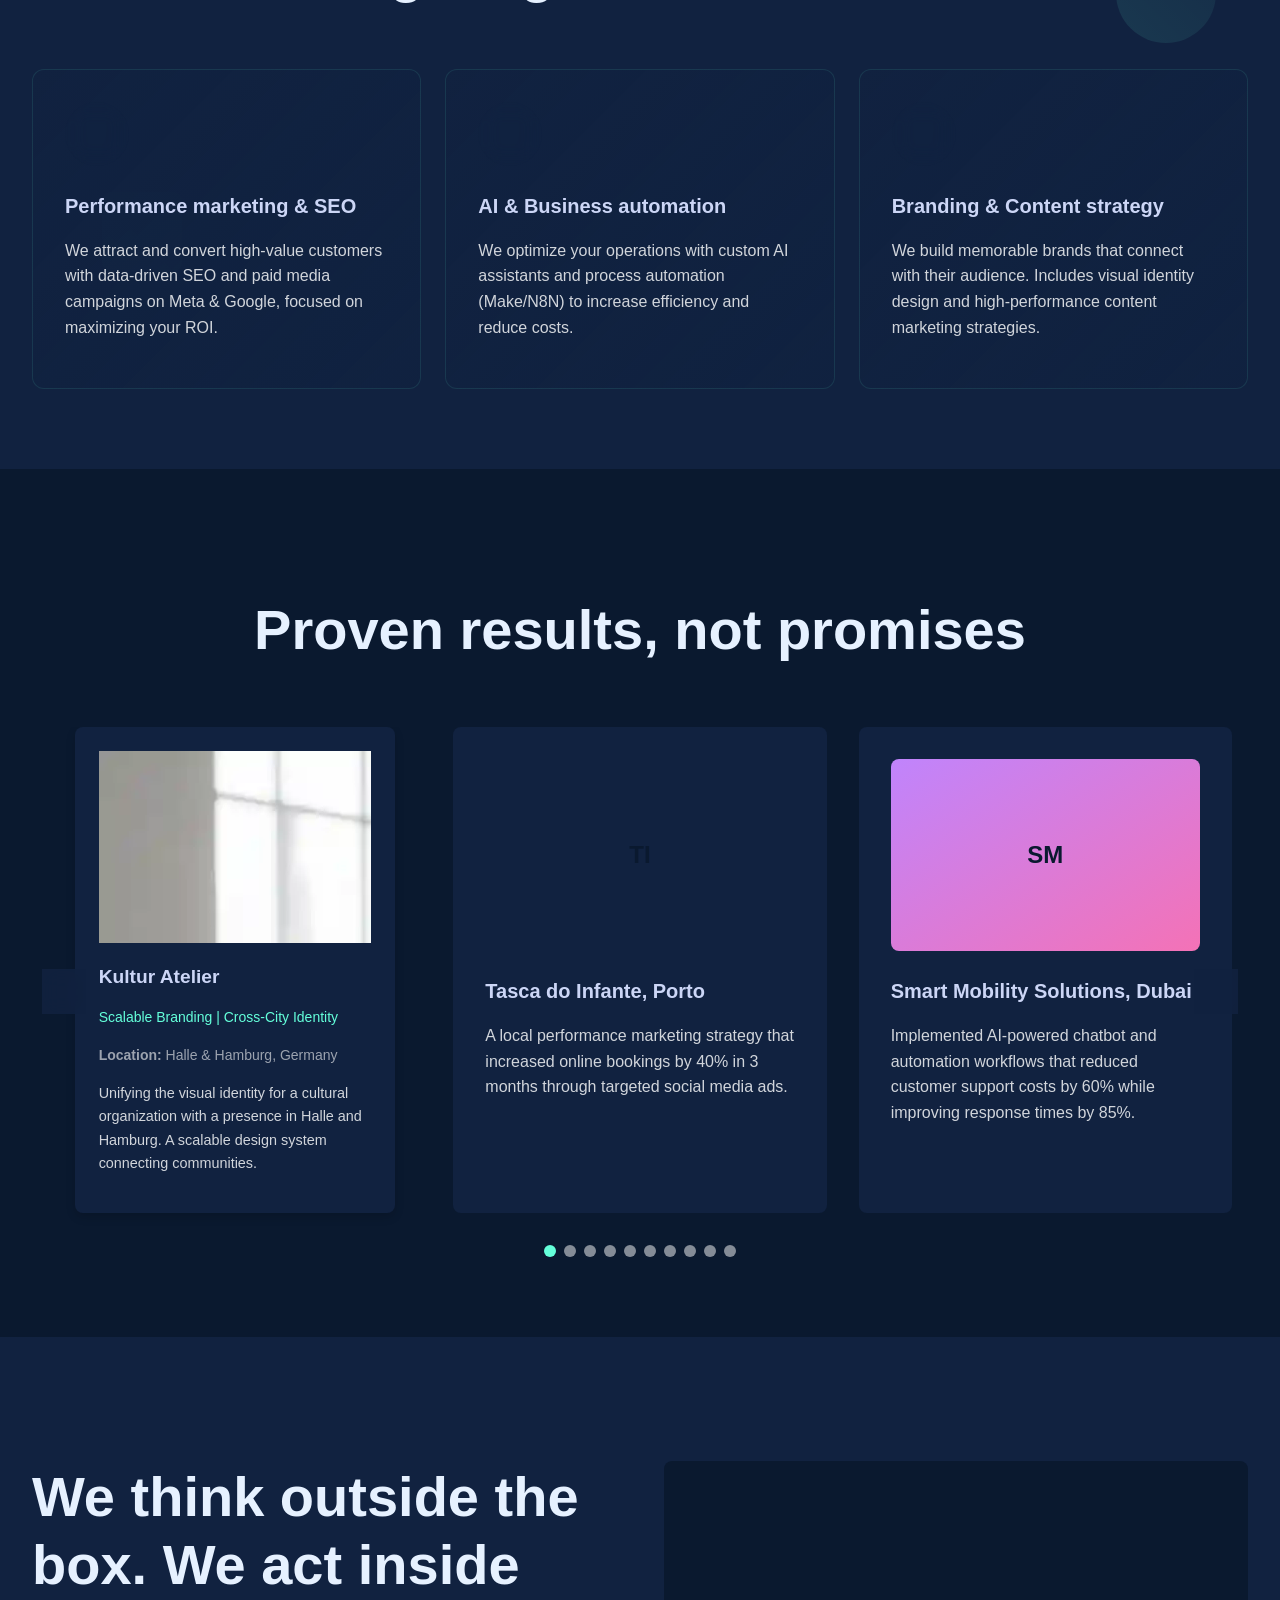
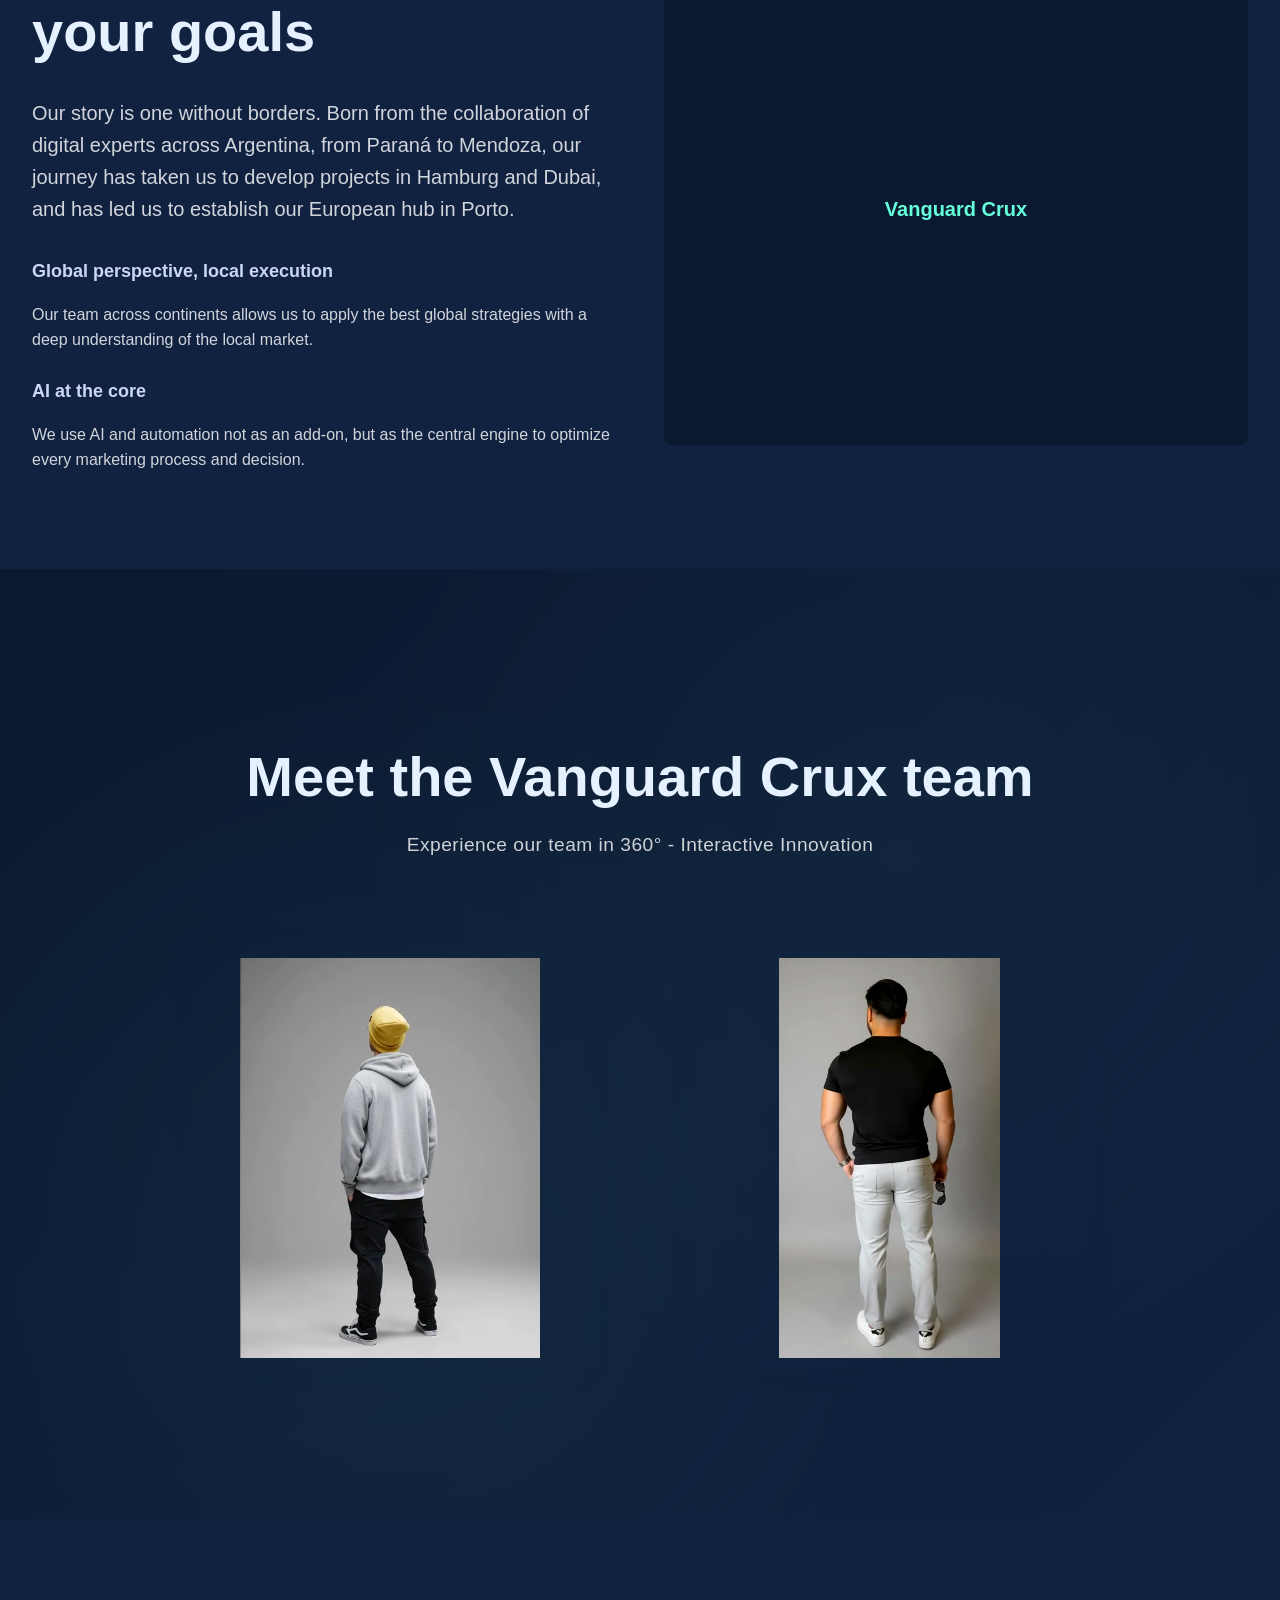
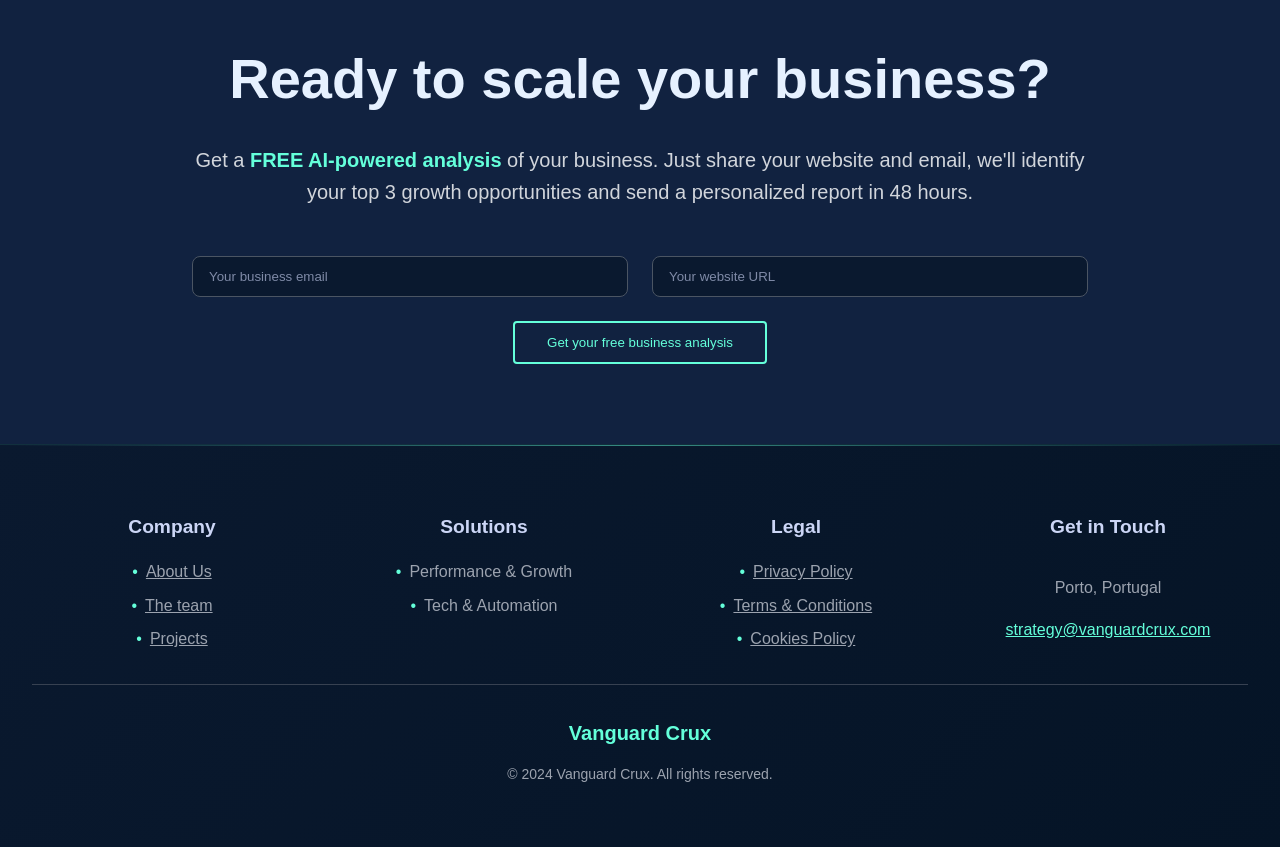
==== commit 7b70000b: "Fix carousel overflow: prevent wrapping and add 5 'Coming Soon' projects Co-authored-by: thecamaleon" ====
--- a/VanguardCrux-main/index.html
+++ b/VanguardCrux-main/index.html
@@ -291,6 +291,61 @@
                         <p class="text-gray-300" data-lang="case5Desc">Implemented comprehensive SEO and content marketing strategy that drove 300% organic traffic growth and established thought leadership in the Portuguese tech ecosystem.</p>
                     </div>
                 </div>
+                
+                <!-- Coming Soon 1 -->
+                <div class="swiper-slide">
+                    <div class="bg-light-navy p-8 rounded-lg h-full border-2 border-dashed border-gray-600">
+                        <div class="h-48 bg-gradient-to-br from-gray-700 to-gray-800 rounded-lg mb-6 flex items-center justify-center">
+                            <span class="text-gray-400 font-display font-bold text-2xl">?</span>
+                        </div>
+                        <h3 class="font-display font-bold text-xl mb-4 text-gray-400">Coming Soon</h3>
+                        <p class="text-gray-500">New exciting project coming soon. Stay tuned for updates.</p>
+                    </div>
+                </div>
+                
+                <!-- Coming Soon 2 -->
+                <div class="swiper-slide">
+                    <div class="bg-light-navy p-8 rounded-lg h-full border-2 border-dashed border-gray-600">
+                        <div class="h-48 bg-gradient-to-br from-gray-700 to-gray-800 rounded-lg mb-6 flex items-center justify-center">
+                            <span class="text-gray-400 font-display font-bold text-2xl">?</span>
+                        </div>
+                        <h3 class="font-display font-bold text-xl mb-4 text-gray-400">Coming Soon</h3>
+                        <p class="text-gray-500">New exciting project coming soon. Stay tuned for updates.</p>
+                    </div>
+                </div>
+                
+                <!-- Coming Soon 3 -->
+                <div class="swiper-slide">
+                    <div class="bg-light-navy p-8 rounded-lg h-full border-2 border-dashed border-gray-600">
+                        <div class="h-48 bg-gradient-to-br from-gray-700 to-gray-800 rounded-lg mb-6 flex items-center justify-center">
+                            <span class="text-gray-400 font-display font-bold text-2xl">?</span>
+                        </div>
+                        <h3 class="font-display font-bold text-xl mb-4 text-gray-400">Coming Soon</h3>
+                        <p class="text-gray-500">New exciting project coming soon. Stay tuned for updates.</p>
+                    </div>
+                </div>
+                
+                <!-- Coming Soon 4 -->
+                <div class="swiper-slide">
+                    <div class="bg-light-navy p-8 rounded-lg h-full border-2 border-dashed border-gray-600">
+                        <div class="h-48 bg-gradient-to-br from-gray-700 to-gray-800 rounded-lg mb-6 flex items-center justify-center">
+                            <span class="text-gray-400 font-display font-bold text-2xl">?</span>
+                        </div>
+                        <h3 class="font-display font-bold text-xl mb-4 text-gray-400">Coming Soon</h3>
+                        <p class="text-gray-500">New exciting project coming soon. Stay tuned for updates.</p>
+                    </div>
+                </div>
+                
+                <!-- Coming Soon 5 -->
+                <div class="swiper-slide">
+                    <div class="bg-light-navy p-8 rounded-lg h-full border-2 border-dashed border-gray-600">
+                        <div class="h-48 bg-gradient-to-br from-gray-700 to-gray-800 rounded-lg mb-6 flex items-center justify-center">
+                            <span class="text-gray-400 font-display font-bold text-2xl">?</span>
+                        </div>
+                        <h3 class="font-display font-bold text-xl mb-4 text-gray-400">Coming Soon</h3>
+                        <p class="text-gray-500">New exciting project coming soon. Stay tuned for updates.</p>
+                    </div>
+                </div>
             </div>
             <div class="swiper-pagination mt-8"></div>
         </div>
--- a/VanguardCrux-main/styles.css
+++ b/VanguardCrux-main/styles.css
@@ -577,6 +577,7 @@
 
 .swiper-wrapper {
     display: flex;
+    flex-wrap: nowrap;
     transition: transform 0.3s ease;
 }
 
@@ -588,6 +589,12 @@
 @media (min-width: 640px) {
     .swiper-slide {
         flex: 0 0 50%;
+    }
+}
+
+@media (min-width: 1024px) {
+    .swiper-slide {
+        flex: 0 0 33.333333%;
     }
 }
 
@@ -1182,7 +1189,7 @@
 }
 
 /* Ajustar contenedor grid de tarjetas */
-.grid.md\:grid-cols-3, .swiper-wrapper {
+.grid.md\:grid-cols-3 {
     display: grid; /* Usar diseño grid */
     grid-template-columns: repeat(auto-fit, minmax(18rem, 1fr)); /* Ajustar tamaño proporcional */
     gap: 1.5rem; /* Espaciado entre tarjetas */
